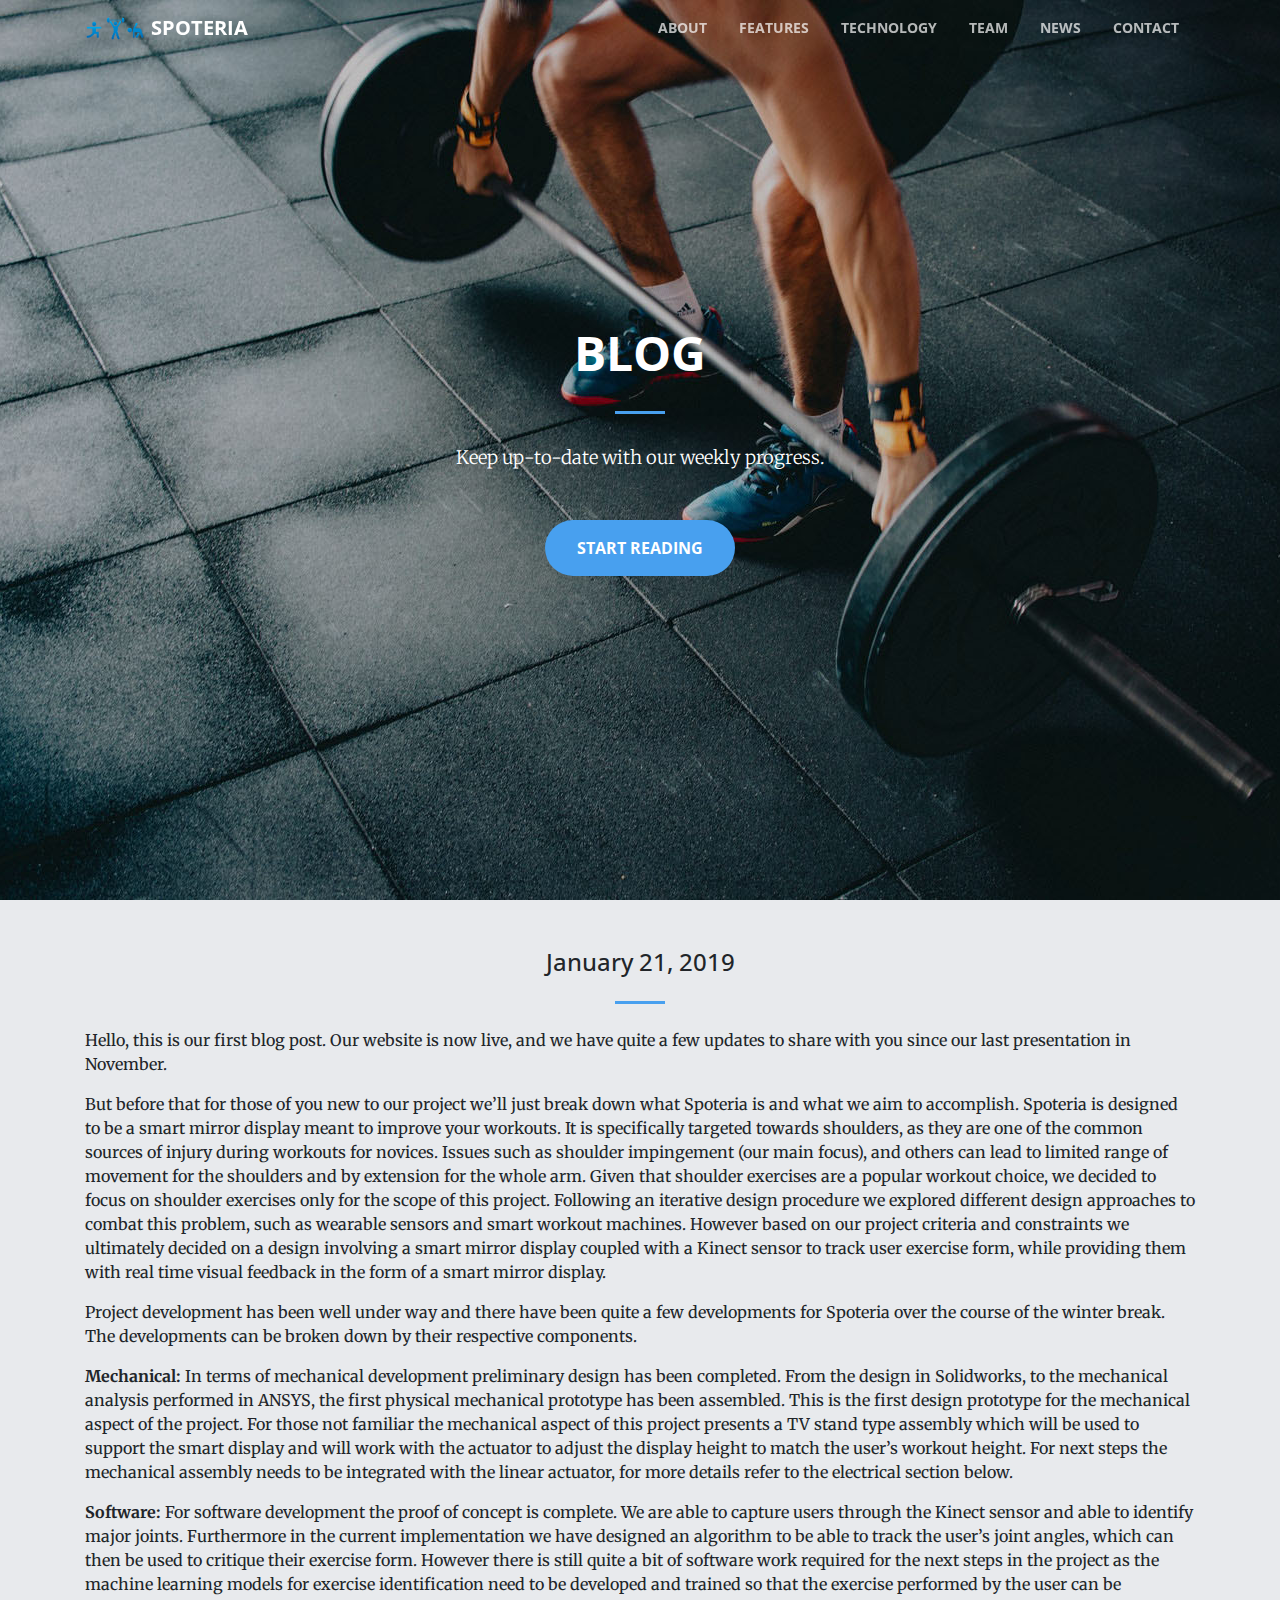
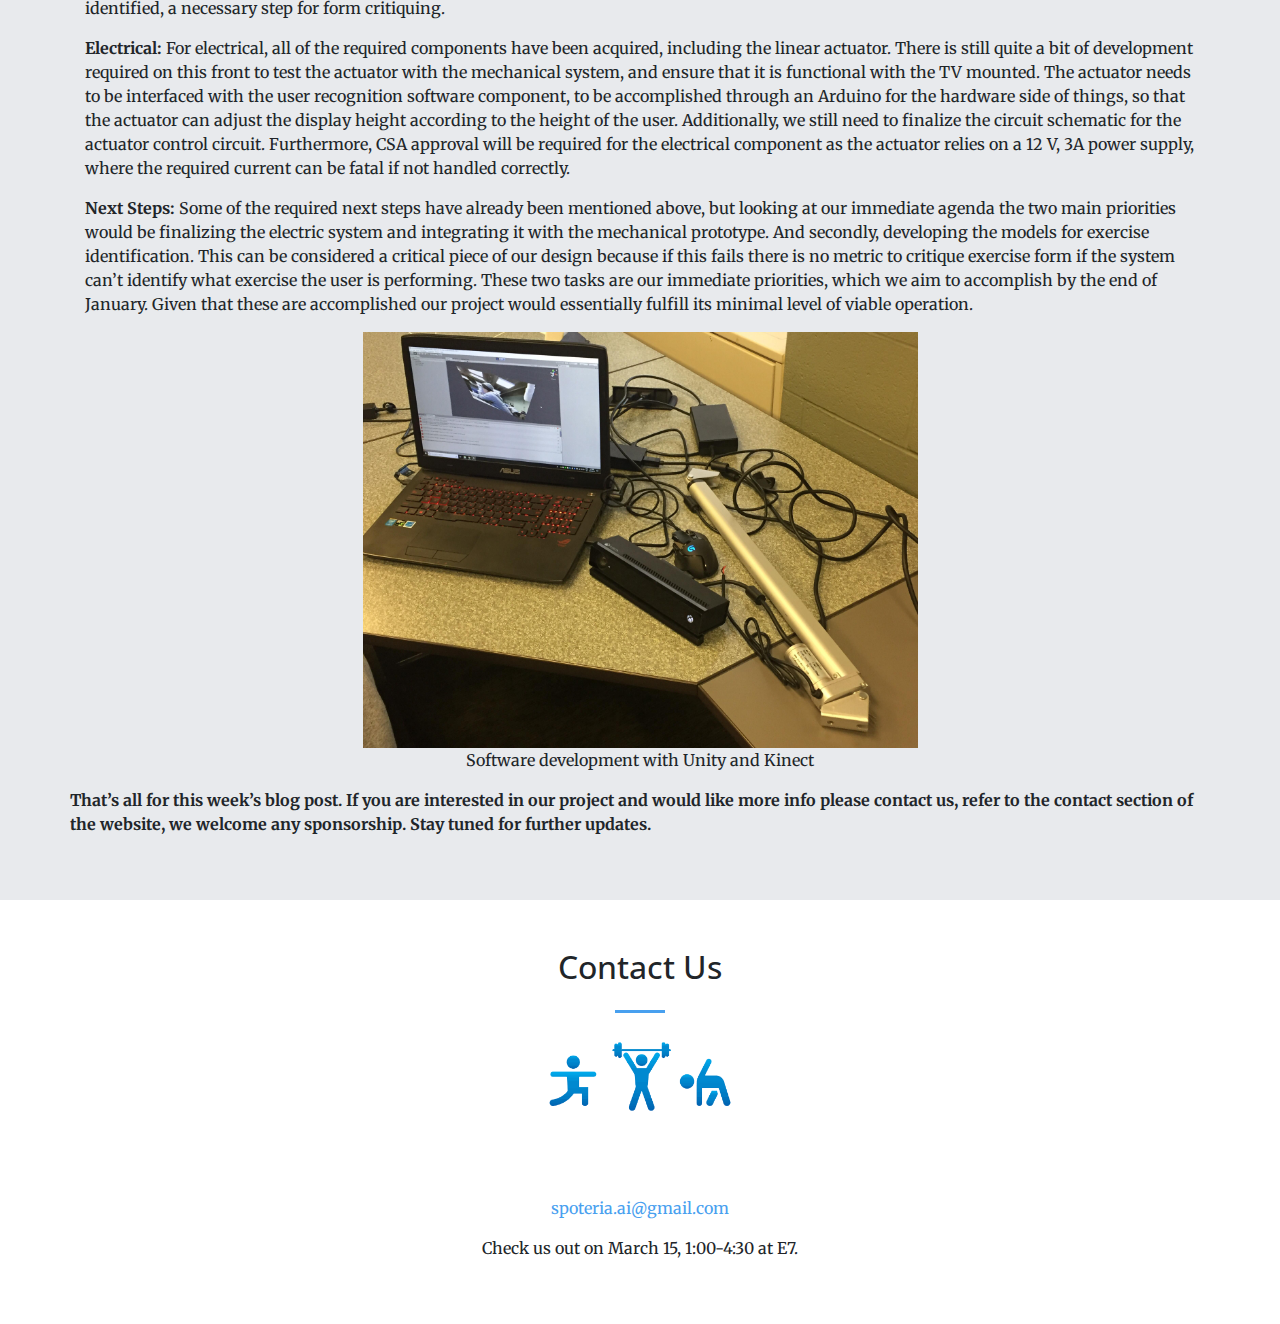
==== blog.html @ f680aef3 "added the blog.html page" ====
<!DOCTYPE html>
<html lang="en">

  <head>

    <meta charset="utf-8">
    <meta name="viewport" content="width=device-width, initial-scale=1, shrink-to-fit=no">
    <meta name="description" content="">
    <meta name="author" content="">

    <title>Spoteria</title>

    <link rel="shortcut icon" type="image/png" href="img/Website Images/favicon.png"/>

    <!-- Bootstrap core CSS -->
    <link href="vendor/bootstrap/css/bootstrap.min.css" rel="stylesheet">

    <!-- Custom fonts for this template -->
    <link href="vendor/fontawesome-free/css/all.min.css" rel="stylesheet" type="text/css">
    <link href='https://fonts.googleapis.com/css?family=Open+Sans:300italic,400italic,600italic,700italic,800italic,400,300,600,700,800' rel='stylesheet' type='text/css'>
    <link href='https://fonts.googleapis.com/css?family=Merriweather:400,300,300italic,400italic,700,700italic,900,900italic' rel='stylesheet' type='text/css'>

    <!-- Plugin CSS -->
    <link href="vendor/magnific-popup/magnific-popup.css" rel="stylesheet">

    <!-- Custom styles for this template -->
    <link href="css/creative.css" rel="stylesheet">
    <link href="css/animate.css" rel="stylesheet">

    <style type="text/css">
      .btn-primary, .btn-primary:hover, .btn-primary:active, .btn-primary:focus {
        box-shadow: none !important;
        border-color: #48a0ef !important;
        background-color: #48a0ef !important;
      }

      #blog h3 {
        font-size: 1.2rem;
      }
      #blog p {
        font-style: italic !important;
      }

      .nav-item a {
        color: #E8EAED; 
      }

      .grayText {
        color: #E8EAED !important; 
      }

      .navbar-shrink .navbar-brand{
        color: #48a0ef !important;
      }

      .navbar-shrink .navbar-img {
        background-image: url("img/Website Images/logo.png") !important;
      }

      .bold {
        font-weight: bold;
      }
      .dark-gray {
        color: #4c4c4c !important;
      }
    </style>

  </head>

  <body id="page-top">

    <!-- Navigation -->
    <nav class="navbar navbar-expand-lg navbar-light fixed-top" id="mainNav">
      <div class="container">
        <span>
          <img class="navbar-img" style="width: 60px; margin-right: 6px" src="img/Website Images/logo.png"/>
        </span>
        <a class="navbar-brand js-scroll-trigger" href="index.html#page-top" style="color: #FFFFFF;">Spoteria</a>
        <button class="navbar-toggler navbar-toggler-right" type="button" data-toggle="collapse" data-target="#navbarResponsive" aria-controls="navbarResponsive" aria-expanded="false" aria-label="Toggle navigation">
          <span class="navbar-toggler-icon"></span>
        </button>
        <div class="collapse navbar-collapse" id="navbarResponsive">
          <ul class="navbar-nav ml-auto">
            <li class="nav-item">
              <a class="nav-link js-scroll-trigger" href="index.html#about">About</a>
            </li>
            <li class="nav-item">
              <a class="nav-link js-scroll-trigger" href="index.html#features">Features</a>
            </li>
            <li class="nav-item">
              <a class="nav-link js-scroll-trigger" href="index.html#technology">Technology</a>
            </li>
            <li class="nav-item">
              <a class="nav-link js-scroll-trigger" href="index.html#team">Team</a>
            </li>
            <li class="nav-item">
              <a class="nav-link js-scroll-trigger" href="index.html#blog">News</a>
            </li>
            <li class="nav-item">
              <a class="nav-link js-scroll-trigger" href="index.html#contact">Contact</a>
            </li>
          </ul>
        </div>
      </div>
    </nav>

    <header class="masthead text-center text-white d-flex">
      <div class="container my-auto">
        <div class="row">
          <div class="col-lg-12 mx-auto">
            <h1 class="text-uppercase" style="font-size: 3rem">
              <strong>Blog</strong>
            </h1>
            <hr style="border-color: #48a0ef">
          </div>
          <div class="col-lg-10 mx-auto">
            <p class="mb-5" color="white">Keep up-to-date with our weekly progress.</p>
            <a class="btn btn-primary btn-xl js-scroll-trigger" href="#week1" style="background-color: #48a0ef">Start Reading</a>
          </div>
        </div>
      </div>
    </header>
	
    <section class="bg-primary" id="week1" style="background-color: #E8EAED !important">
      <div class="container">
        <div class="row">
          <div class="col-lg-12 text-center">
            <h4 class="section-heading">January 21, 2019</h4>
            <hr class="my-4">
          </div>
        </div>
        <div = class="row">
          <div class="col-lg-12 text-align: justify">
			
            <p class="mb-3"> 
				Hello, this is our first blog post. Our website is now live, and we have quite a few updates to share with you since our last presentation in November. 
            </p>
			<p class="mb-3">
				But before that for those of you new to our project we’ll just break down what Spoteria is and what we aim to accomplish. Spoteria is designed to be a smart mirror display meant to improve your workouts. It is specifically targeted towards shoulders, as they are one of the common sources of injury during workouts for novices. Issues such as shoulder impingement (our main focus), and others can lead to limited range of movement for the shoulders and by extension for the whole arm. Given that shoulder exercises are a popular workout choice, we decided to focus on shoulder exercises only for the scope of this project. Following an iterative design procedure we explored different design approaches to combat this problem, such as wearable sensors and smart workout machines. However based on our project criteria and constraints we ultimately decided on a design involving a smart mirror display coupled with a Kinect sensor to track user exercise form, while providing them with real time visual feedback in the form of a smart mirror display.				
			</p>
			<p class="mb-3">
				Project development has been well under way and there have been quite a few developments for Spoteria over the course of the winter break. The developments can be broken down by their respective components.
			</p>
			<p class="mb-3">
				<b>Mechanical:</b> In terms of mechanical development preliminary design has been completed. From the design in Solidworks, to the mechanical analysis performed in ANSYS, the first physical mechanical prototype has been assembled. This is the first design prototype for the mechanical aspect of the project. For those not familiar the mechanical aspect of this project presents a TV stand type assembly which will be used to support the smart display and will work with the actuator to adjust the display height to match the user’s workout height. For next steps the mechanical assembly needs to be integrated with the linear actuator, for more details refer to the electrical section below.
			</p>
			<p class="mb-3">
				<b>Software:</b> For software development the proof of concept is complete. We are able to capture users through the Kinect sensor and able to identify major joints. Furthermore in the current implementation we have designed an algorithm to be able to track the user’s joint angles, which can then be used to critique their exercise form. However there is still quite a bit of software work required for the next steps in the project as the machine learning models for exercise identification need to be developed and trained so that the exercise performed by the user can be identified, a necessary step for form critiquing.
			</p>
			<p class="mb-3">
				<b>Electrical:</b> For electrical, all of the required components have been acquired, including the linear actuator. There is still quite a bit of development required on this front to test the actuator with the mechanical system, and ensure that it is functional with the TV mounted. The actuator needs to be interfaced with the user recognition software component, to be accomplished through an Arduino for the hardware side of things, so that the actuator can adjust the display height according to the height of the user. Additionally, we still need to finalize the circuit schematic for the actuator control circuit. Furthermore, CSA approval will be required for the electrical component as the actuator relies on a 12 V, 3A power supply, where the required current can be fatal if not handled correctly.
			</p>		
			<p class="mb-3">
				<b>Next Steps:</b> Some of the required next steps have already been mentioned above, but looking at our immediate agenda the two main priorities would be finalizing the electric system and integrating it with the mechanical prototype. And secondly, developing the models for exercise identification. This can be considered a critical piece of our design because if this fails there is no metric to critique exercise form if the system can’t identify what exercise the user is performing. These two tasks are our immediate priorities, which we aim to accomplish by the end of January. Given that these are accomplished our project would essentially fulfill its minimal level of viable operation. 
			</p>
			<div style="display: block; height: 50%; text-align: center">
              <img src="img/blog_images/week1.jpg" style="width: 50%"/>
			  <p class="section-heading">Software development with Unity and Kinect</p>
            </div>	
          </div>
		  <div = class="row">
			<div class="col-lg-12 text-align: justify">
			<p class="mb-3">
				<b>That’s all for this week’s blog post. If you are interested in our project and would like more info please contact us, refer to the contact section of the website, we welcome any sponsorship. Stay tuned for further updates.</b>
			</p>
			</div>
		  </div>
        </div>
        
        </div>
      </div>

    </section>

<!--
    <section class="bg-primary" id="features" style="background-color: white !important">
      <div class="container-fluid" style="padding-left: 5rem; padding-right: 5rem; text-align: center;">
        <div class="row">
          <div class="col-lg-12 text-center">
            <h2 class="section-heading">Features</h2>
            <hr class="my-4">
          </div>
        </div>
        <div class="row">
          <div class="col-lg-3">
            <div class="row">
              <div class="col-lg-12">
                <div class="service-box mt-5 mx-auto animated" data-animation="fadeInLeft" style="visibility: hidden;">
                  <img src="img/Website Images/muscles_icon.png" style="height: 6rem; padding-bottom: 1rem; display: block; margin: 0 auto "/>
                  <h5 class="mb-3 bold dark-gray">Real-time Joint & Depth Tracking</h5>
                  <p class="mb-0">Analyzes critical joint angles during your workout.</p>
                </div>
              </div>
            </div>
            <div class="row">
              <div class="col-lg-12">
                <div class="service-box mt-5 mx-auto animated" data-animation="fadeInLeft" style="visibility: hidden;">
                  <img src="img/Website Images/warning_icon.png" style="height: 6rem; padding-bottom: 1rem; display: block; margin: 0 auto"/>
                  <h5 class="mb-3 bold dark-gray" >Incorrect Form Detection</h5>
                  <p class="mb-0">Provides on-screen visual feedback.</p>
                </div>
              </div>
            </div>
            <div class="row">
              <div class="col-lg-12">
                <div class="service-box mt-5 mx-auto animated" data-animation="fadeInLeft" style="visibility: hidden;">
                  <img src="img/Website Images/height_icon.png" style="height: 6rem; padding-bottom: 1rem; display: block; margin: 0 auto "/>
                  <h5 class="mb-3 bold dark-gray">Automatic Height Adjustment</h5>
                  <p class="mb-0">Supports seated and standing exercises.</p>
                </div>
              </div>
            </div>
          </div>
          <div class="col-lg-6">
            <div style="height: 100%;align-items: center;display: flex"><img style="width: 100%" src="img/Website Images/User_Interface.jpg"/></div>
          </div>
          <div class="col-lg-3">
            <div class="row">
              <div class="col-lg-12">
                <div class="service-box mt-5 mx-auto animated" data-animation="fadeInRight" style="visibility: hidden;">
                  <img src="img/Website Images/set_rep_count_icon.png" style="height: 6rem; padding-bottom: 1rem; display: block; margin: 0 auto "/>
                  <h5 class="mb-3 bold dark-gray">Sets & Reps Counter</h5>
                  <p class="mb-0">Keeps track of your exercise progress.</p>
                  <br/>
                </div>
              </div>
            </div>
            <div class="row">
              <div class="col-lg-12">
                <div class="service-box mt-5 mx-auto animated" data-animation="fadeInRight" style="visibility: hidden;">
                  <img src="img/Website Images/timer_icon.png" style="height: 6rem; padding-bottom: 1rem; display: block; margin: 0 auto"/>
                  <h5 class="mb-3 bold dark-gray">Exercise Duration Timer</h5>
                  <p class="mb-0">Logs your workout time.</p>
                </div>
              </div>
            </div>
            <div class="row">
              <div class="col-lg-12">
                <div class="service-box mt-5 mx-auto animated" data-animation="fadeInRight" style="visibility: hidden;">
                  <img src="img/Website Images/rewind_icon.png" style="height: 6rem; padding-bottom: 1rem; display: block; margin: 0 auto "/>
                  <h5 class="mb-3 bold dark-gray">Video Replay</h5>
                  <p class="mb-0">Records your performance.</p>
                </div>
              </div>
            </div>
          </div>
        </div>
      </div>
    </section>

    <section class="bg-primary" id="technology" style="background-color: #E8EAED !important">
      <div class="container">
        <div class="row">
          <div class="col-lg-12 text-center">
            <h2 class="section-heading">Technology</h2>
            <hr class="my-4">
          </div>
        </div>
        <div class="row">
          <div class="col-lg-12 text-center">
            <p class="mb-3">Spoteria uses the following technologies to augment your workout experience:</p>
          </div>
        </div>
        <div class="row">
          <div class="col-lg-6">
            <div style="display: flex; height: 100%;align-items: center">
              <img src="img/Website Images/kinect.png" style="width: 100%" />
            </div>
         </div>
          <div class="col-lg-6">
            <div style="display: flex; height: 100%; align-items: center">
              <img src="img/Website Images/turi.png" style="width: 100%" />
            </div>
          </div>
        </div>
        <div class="row">
          <div class="col-lg-6">
            <div style="display: flex; height: 100%;align-items: center">
              <img src="img/Website Images/Unity_Technologies_logo.svg.png" style="width: 100%" />
            </div>
         </div>
          <div class="col-lg-6">
            <div style="display: flex; height: 100%;align-items: center">
              <img src="img/Website Images/ardunio_logo.png" style="width: 100%" />
            </div>
          </div>
        </div>
      </div>
    </section>

    <section id="team" style="background-color: white !important">
      <div class="container">
        <div class="row">
          <div class="col-lg-12 text-center">
            <h2 class="section-heading">Our Team</h2>
            <hr class="my-4">
          </div>
        </div>
      </div>
      <div class="container">
        <div class="row">
          <div class="col-lg-3 col-md-6 text-center">
            <div class="service-box mt-5 mx-auto">
              <img src="img/Navdeep.jpeg" style="width: 100%; border-radius: 500px; padding-bottom: 5px "/>
              <h3 class="mb-3">Navdeep Sidhu</h3> 
              <p class="text-muted mb-0">Mechanical Design and Electrical Integration</p>
            </div>
          </div>
          <div class="col-lg-3 col-md-6 text-center">
            <div class="service-box mt-5 mx-auto">
              <img src="img/SheshTinderProfile.jpg" style="width: 100%; border-radius: 500px; padding-bottom: 5px "/>
              <h3 class="mb-3">Shesh Nepal</h3>
              <p class="text-muted mb-0">Software Design and Implementation</p>
            </div>
          </div>
          <div class="col-lg-3 col-md-6 text-center">
            <div class="service-box mt-5 mx-auto">
              <img src="img/Hamdan.jpeg" style="width: 100%; border-radius: 500px; padding-bottom: 5px "/>
              <h3 class="mb-3">Hamdan Chaudhry</h3>
              <p class="text-muted mb-0">Mechanical Assembly and Software Testing</p>
            </div>
          </div>
          <div class="col-lg-3 col-md-6 text-center">
            <div class="service-box mt-5 mx-auto">
              <img src="img/Yifan.jpg" style="width: 100%; border-radius: 5000px; padding-bottom: 5px "/>
              <h3 class="mb-3">Yifan Wu</h3>
              <p class="text-muted mb-0">Computer Vision Implementation</p>
            </div>
          </div>
        </div>
      </div>
    </section>

    <section id="blog" style="background-color: #E8EAED !important">
      <div class="container">
        <div class="row">
          <div class="col-lg-8 mx-auto text-center">
            <h2 class="section-heading">News</h2>
            <hr class="my-4">
          </div>
        </div>
        <div class="row">
          <div class="col-lg-12 text-center">
            <p class="mb-4" style="font-style: normal !important">Keep up-to-date with our weekly progress.</p>
          </div>
        </div>
        <div class="row">
          <div class="col-lg-12 mr-auto text-center">
            <a class="btn btn-primary btn-xl js-scroll-trigger" href="#features" style="background-color: #48a0ef">View our blog</a>
          </div>
        </div>
      </div>
    </section>
-->
    <section id="contact">
      <div class="container">
        <div class="row">
          <div class="col-lg-8 mx-auto text-center">
            <h2 class="section-heading">Contact Us</h2>
            <hr class="my-4">
          </div>
        </div>
        <div class="row">
          <div class="col-lg-12 text-center">
              <img class="mb-3" style="width: 12rem" src="img/Website Images/logo.png"/>
          </div>
        </div>
        <div class="row">
          <div class="col-lg-12 mr-auto text-center">
            <i class="fas fa-envelope fa-3x mb-3 sr-contact-2"></i>
            <p>
              <a href="mailto:your-email@your-domain.com">spoteria.ai@gmail.com</a>
            </p>
          </div>
        </div>
        <div class="row">
          <div class="col-lg-12 mr-auto text-center">
            <p>Check us out on March 15, 1:00-4:30 at E7.</p>
          </div>
        </div>
      </div>
    </section>
    
    <!-- Bootstrap core JavaScript -->
    <script src="vendor/jquery/jquery.min.js"></script>
    <script src="vendor/bootstrap/js/bootstrap.bundle.min.js"></script>

    <!-- Plugin JavaScript -->
    <script src="vendor/jquery-easing/jquery.easing.min.js"></script>
    <script src="vendor/scrollreveal/scrollreveal.min.js"></script>
    <script src="vendor/magnific-popup/jquery.magnific-popup.min.js"></script>

    <!-- Custom scripts for this template -->
    <script src="js/creative.min.js"></script>

    <script type="text/javascript">
      $(document).ready(function() {
        // Check if element is scrolled into view
        function isScrolledIntoView(elem) {
          var docViewTop = $(window).scrollTop();
          var docViewBottom = docViewTop + $(window).height();

          var elemTop = $(elem).offset().top;
          var elemBottom = elemTop + $(elem).height();

          return ((elemBottom <= docViewBottom) && (elemTop >= docViewTop));
        }
        // If element is scrolled into view, fade it in
        $(window).scroll(function() {
          $('.animated').each(function() {
            if (isScrolledIntoView(this) === true) {
              $(this).addClass($(this).data('animation'));
              $(this).attr('style', 'visibility: visible !important;');
            }
          });
        });
      });
    </script>


  </body>

</html>
---- css/creative.css ----
/*!
 * Start Bootstrap - Creative v5.0.2 (https://startbootstrap.com/template-overviews/creative)
 * Copyright 2013-2018 Start Bootstrap
 * Licensed under MIT (https://github.com/BlackrockDigital/startbootstrap-creative/blob/master/LICENSE)
 */

body,
html {
  width: 100%;
  height: 100%;
}

body {
  font-family: 'Merriweather', 'Helvetica Neue', Arial, sans-serif;
}

hr {
  max-width: 50px;
  border-width: 3px;
  border-color: #48a0ef;
}

hr.light {
  border-color: #fff;
}

a {
  color: #48a0ef;
  -webkit-transition: all 0.2s;
  transition: all 0.2s;
}

a:hover {
  color: #48a0ef;
}

h1,
h2,
h3,
h4,
h5,
h6 {
  font-family: 'Open Sans', 'Helvetica Neue', Arial, sans-serif;
}

.bg-primary {
  background-color: #F05F40 !important;
}

.bg-dark {
  background-color: #212529 !important;
}

.text-faded {
  color: rgba(255, 255, 255, 0.7);
}

section {
  padding: 3rem 0;
}

.section-heading {
  margin-top: 0;
}

::-moz-selection {
  color: #fff;
  background: #212529;
  text-shadow: none;
}

::selection {
  color: #fff;
  background: #212529;
  text-shadow: none;
}

img::-moz-selection {
  color: #fff;
  background: transparent;
}

img::selection {
  color: #fff;
  background: transparent;
}

img::-moz-selection {
  color: #fff;
  background: transparent;
}

#mainNav {
  border-bottom: 1px solid rgba(33, 37, 41, 0.1);
  background-color: #fff;
  font-family: 'Open Sans', 'Helvetica Neue', Arial, sans-serif;
  -webkit-transition: all 0.2s;
  transition: all 0.2s;
}

#mainNav .navbar-brand {
  font-weight: 700;
  text-transform: uppercase;
  color: #F05F40;
  font-family: 'Open Sans', 'Helvetica Neue', Arial, sans-serif;
}

#mainNav .navbar-brand:focus, #mainNav .navbar-brand:hover {
  color: #f05f40;
}

#mainNav .navbar-nav > li.nav-item > a.nav-link,
#mainNav .navbar-nav > li.nav-item > a.nav-link:focus {
  font-size: .9rem;
  font-weight: 700;
  text-transform: uppercase;
  color: #4c4c4c;
}

#mainNav .navbar-nav > li.nav-item > a.nav-link:hover,
#mainNav .navbar-nav > li.nav-item > a.nav-link:focus:hover {
  color: #48a0ef;
}

#mainNav .navbar-nav > li.nav-item > a.nav-link.active,
#mainNav .navbar-nav > li.nav-item > a.nav-link:focus.active {
  color: #48a0ef !important;
  background-color: transparent;
}

#mainNav .navbar-nav > li.nav-item > a.nav-link.active:hover,
#mainNav .navbar-nav > li.nav-item > a.nav-link:focus.active:hover {
  background-color: transparent;
}

@media (min-width: 992px) {
  #mainNav {
    border-color: transparent;
    background-color: transparent;
  }
  #mainNav .navbar-brand {
    color: rgba(255, 255, 255, 0.7);
  }
  #mainNav .navbar-brand:focus, #mainNav .navbar-brand:hover {
    color: #fff;
  }
  #mainNav .navbar-nav > li.nav-item > a.nav-link {
    padding: 0.5rem 1rem;
  }
  #mainNav .navbar-nav > li.nav-item > a.nav-link,
  #mainNav .navbar-nav > li.nav-item > a.nav-link:focus {
    color: rgba(255, 255, 255, 0.7);
  }
  #mainNav .navbar-nav > li.nav-item > a.nav-link:hover,
  #mainNav .navbar-nav > li.nav-item > a.nav-link:focus:hover {
    color: #fff;
  }
  #mainNav.navbar-shrink {
    border-bottom: 1px solid rgba(33, 37, 41, 0.1);
    background-color: #fff;
  }
  #mainNav.navbar-shrink .navbar-brand {
    color: #F05F40;
  }
  #mainNav.navbar-shrink .navbar-brand:focus, #mainNav.navbar-shrink .navbar-brand:hover {
    color: #f05f40;
  }
  #mainNav.navbar-shrink .navbar-nav > li.nav-item > a.nav-link,
  #mainNav.navbar-shrink .navbar-nav > li.nav-item > a.nav-link:focus {
    color: #4c4c4c;
  }
  #mainNav.navbar-shrink .navbar-nav > li.nav-item > a.nav-link:hover,
  #mainNav.navbar-shrink .navbar-nav > li.nav-item > a.nav-link:focus:hover {
    color: #48a0ef;
  }
}

header.masthead {
  padding-top: 10rem;
  padding-bottom: calc(10rem - 56px);
  background-image: url("../img/header.jpg");
  background-position: center center;
  background-size: cover;
}

header.masthead hr {
  margin-top: 30px;
  margin-bottom: 30px;
}

header.masthead h1 {
  font-size: 2rem;
}

header.masthead p {
  font-weight: 300;
}

@media (min-width: 768px) {
  header.masthead p {
    font-size: 1.15rem;
  }
}

@media (min-width: 992px) {
  header.masthead {
    height: 100vh;
    min-height: 650px;
    padding-top: 0;
    padding-bottom: 0;
  }
  header.masthead h1 {
    font-size: 3rem;
  }
}

@media (min-width: 1200px) {
  header.masthead h1 {
    font-size: 4rem;
  }
}

.service-box {
  max-width: 400px;
}

.portfolio-box {
  position: relative;
  display: block;
  max-width: 650px;
  margin: 0 auto;
}

.portfolio-box .portfolio-box-caption {
  position: absolute;
  bottom: 0;
  display: block;
  width: 100%;
  height: 100%;
  text-align: center;
  opacity: 0;
  color: #fff;
  background: rgba(240, 95, 64, 0.9);
  -webkit-transition: all 0.2s;
  transition: all 0.2s;
}

.portfolio-box .portfolio-box-caption .portfolio-box-caption-content {
  position: absolute;
  top: 50%;
  width: 100%;
  -webkit-transform: translateY(-50%);
  transform: translateY(-50%);
  text-align: center;
}

.portfolio-box .portfolio-box-caption .portfolio-box-caption-content .project-category,
.portfolio-box .portfolio-box-caption .portfolio-box-caption-content .project-name {
  padding: 0 15px;
  font-family: 'Open Sans', 'Helvetica Neue', Arial, sans-serif;
}

.portfolio-box .portfolio-box-caption .portfolio-box-caption-content .project-category {
  font-size: 14px;
  font-weight: 600;
  text-transform: uppercase;
}

.portfolio-box .portfolio-box-caption .portfolio-box-caption-content .project-name {
  font-size: 18px;
}

.portfolio-box:hover .portfolio-box-caption {
  opacity: 1;
}

.portfolio-box:focus {
  outline: none;
}

@media (min-width: 768px) {
  .portfolio-box .portfolio-box-caption .portfolio-box-caption-content .project-category {
    font-size: 16px;
  }
  .portfolio-box .portfolio-box-caption .portfolio-box-caption-content .project-name {
    font-size: 22px;
  }
}

.text-primary {
  color: #F05F40 !important;
}

.btn {
  font-weight: 700;
  text-transform: uppercase;
  border: none;
  border-radius: 300px;
  font-family: 'Open Sans', 'Helvetica Neue', Arial, sans-serif;
}

.btn-xl {
  padding: 1rem 2rem;
}

.btn-primary {
  background-color: #F05F40;
  border-color: #F05F40;
}

.btn-primary:hover, .btn-primary:focus, .btn-primary:active {
  color: #fff;
  background-color: #ee4b28 !important;
}

.btn-primary:active, .btn-primary:focus {
  -webkit-box-shadow: 0 0 0 0.2rem rgba(240, 95, 64, 0.5) !important;
  box-shadow: 0 0 0 0.2rem rgba(240, 95, 64, 0.5) !important;
}
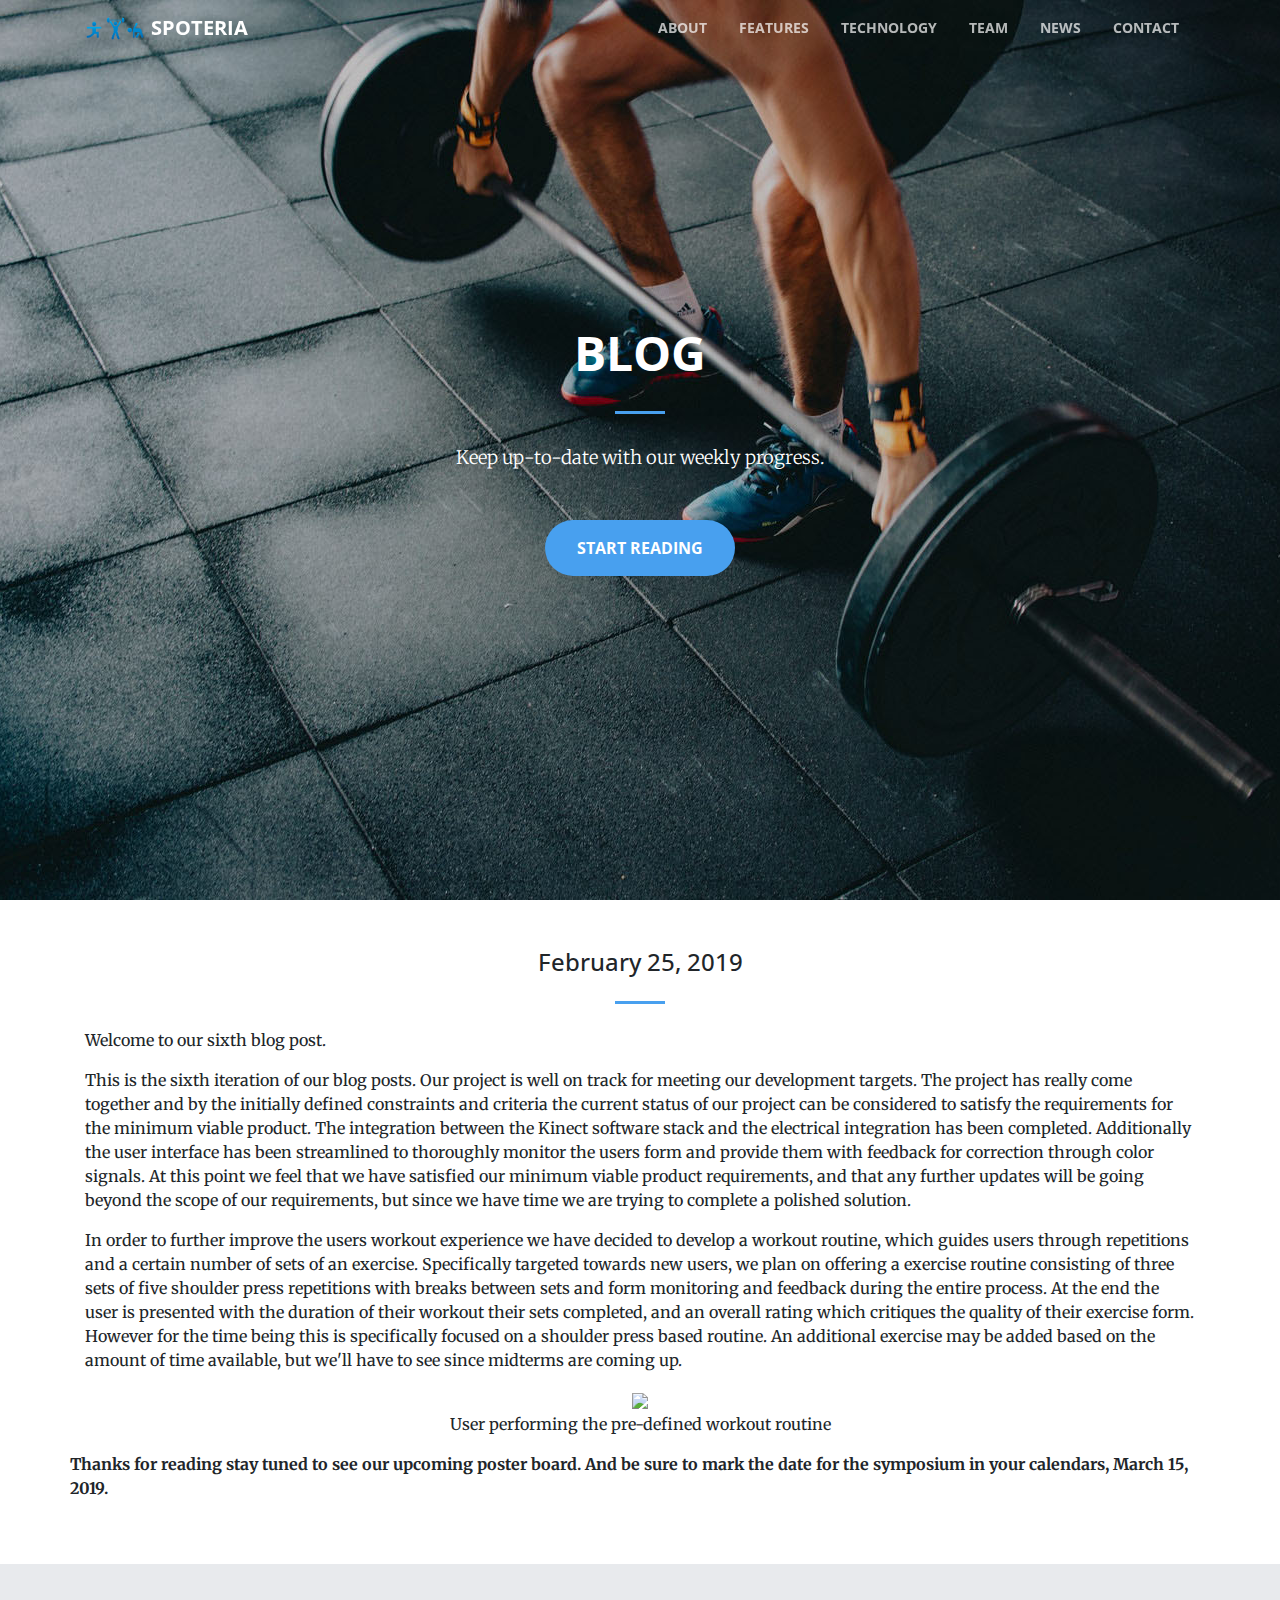
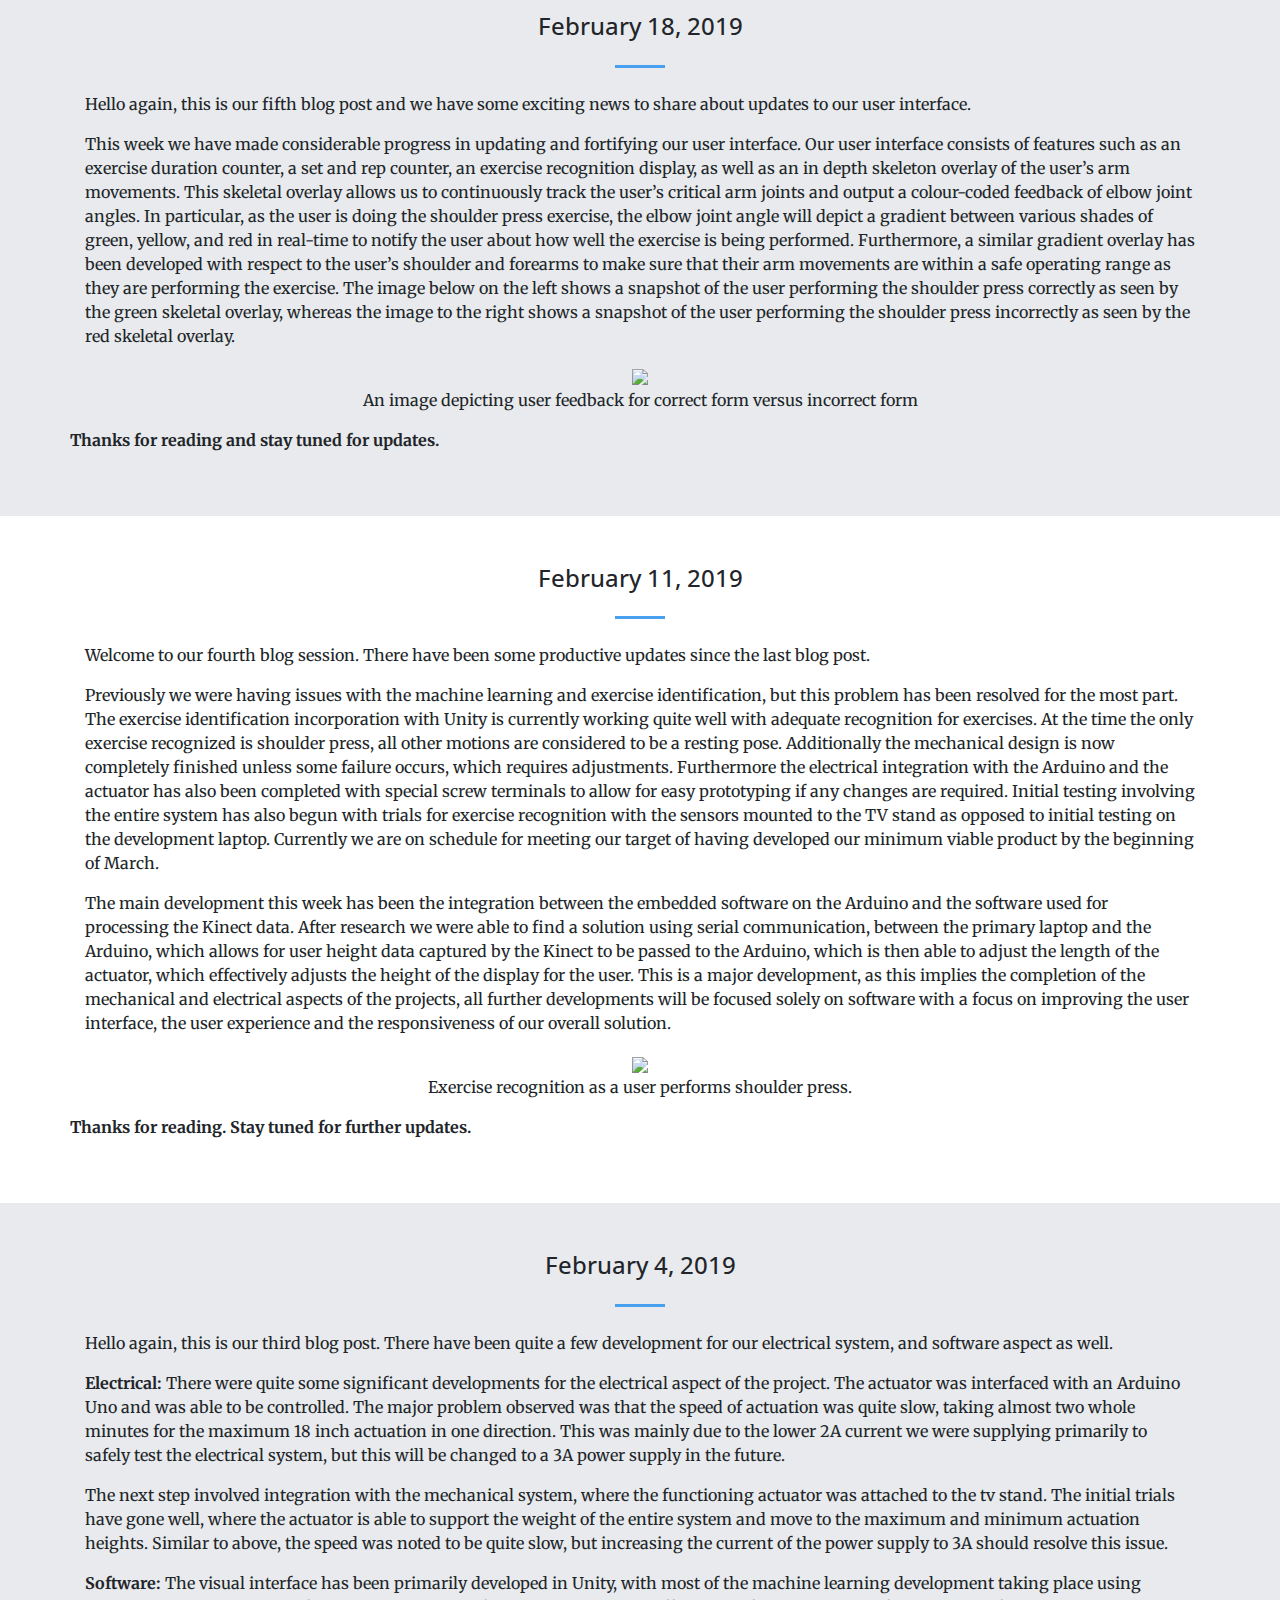
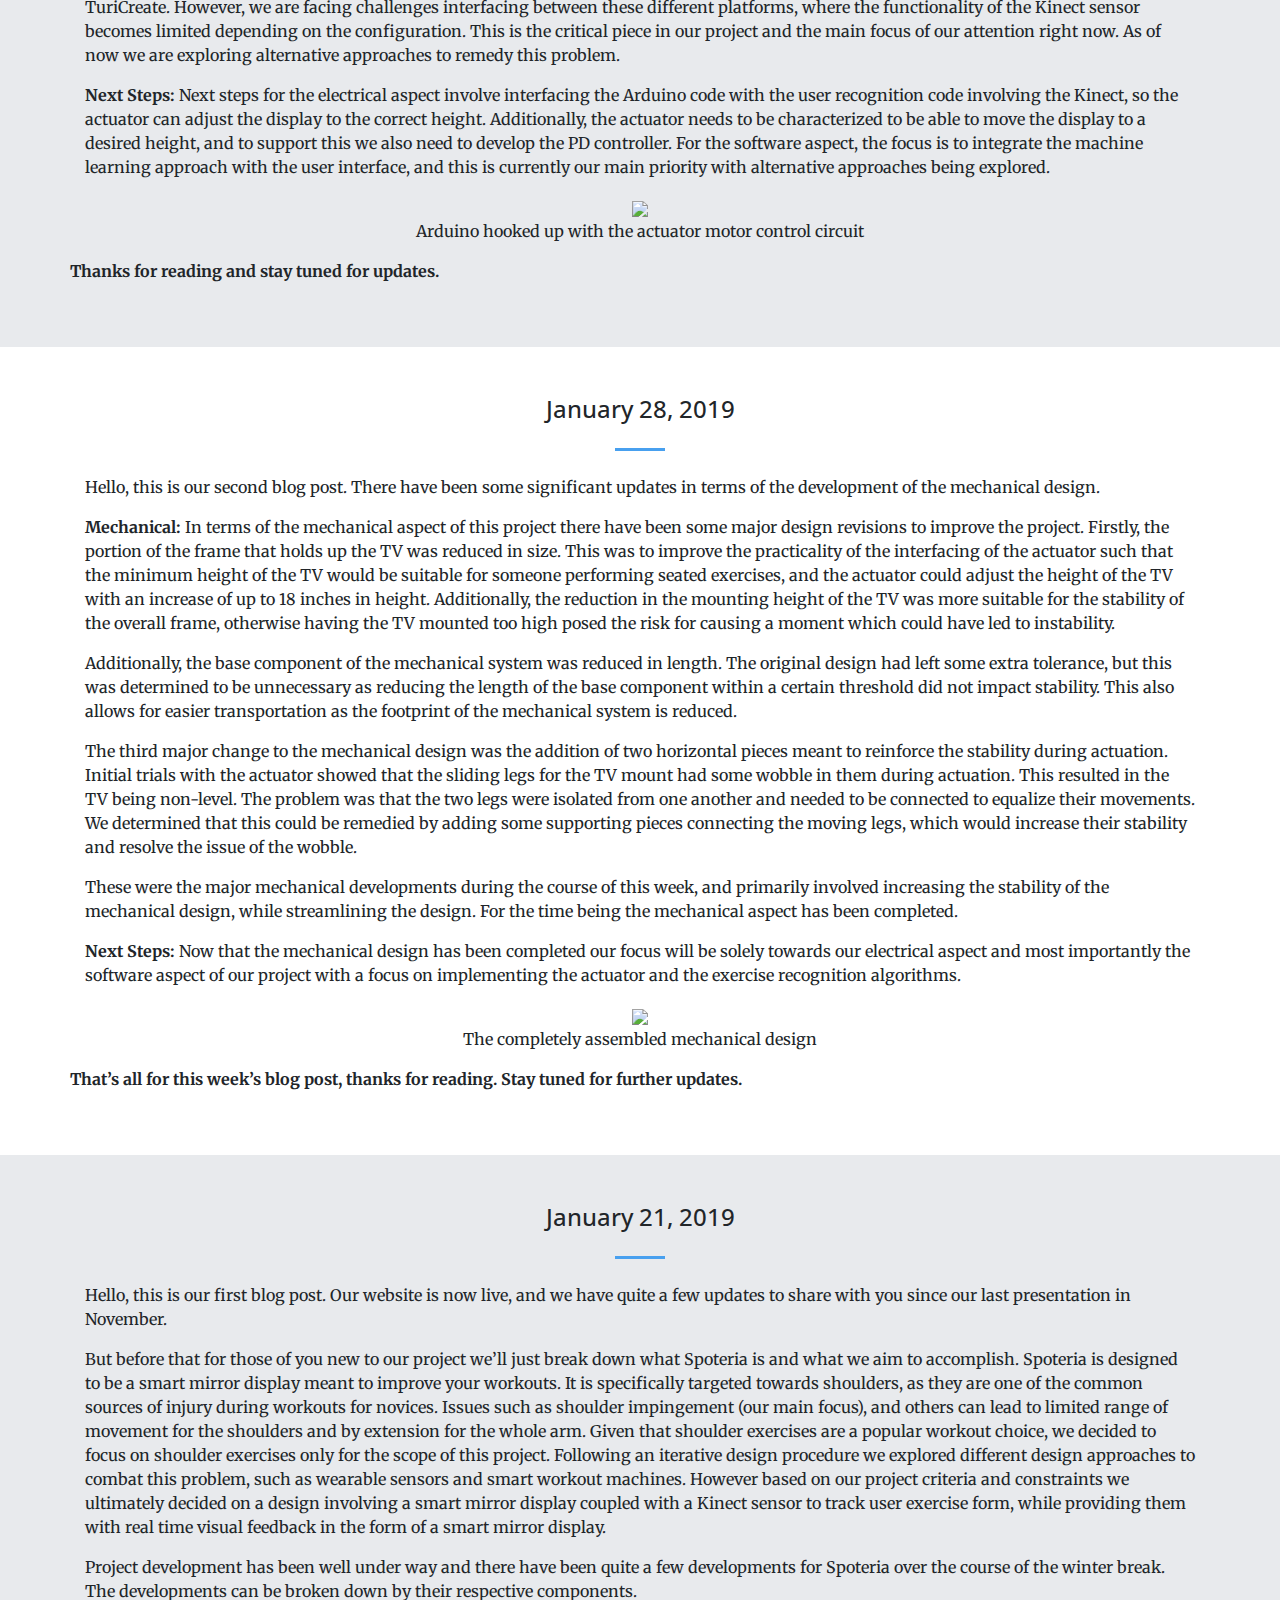
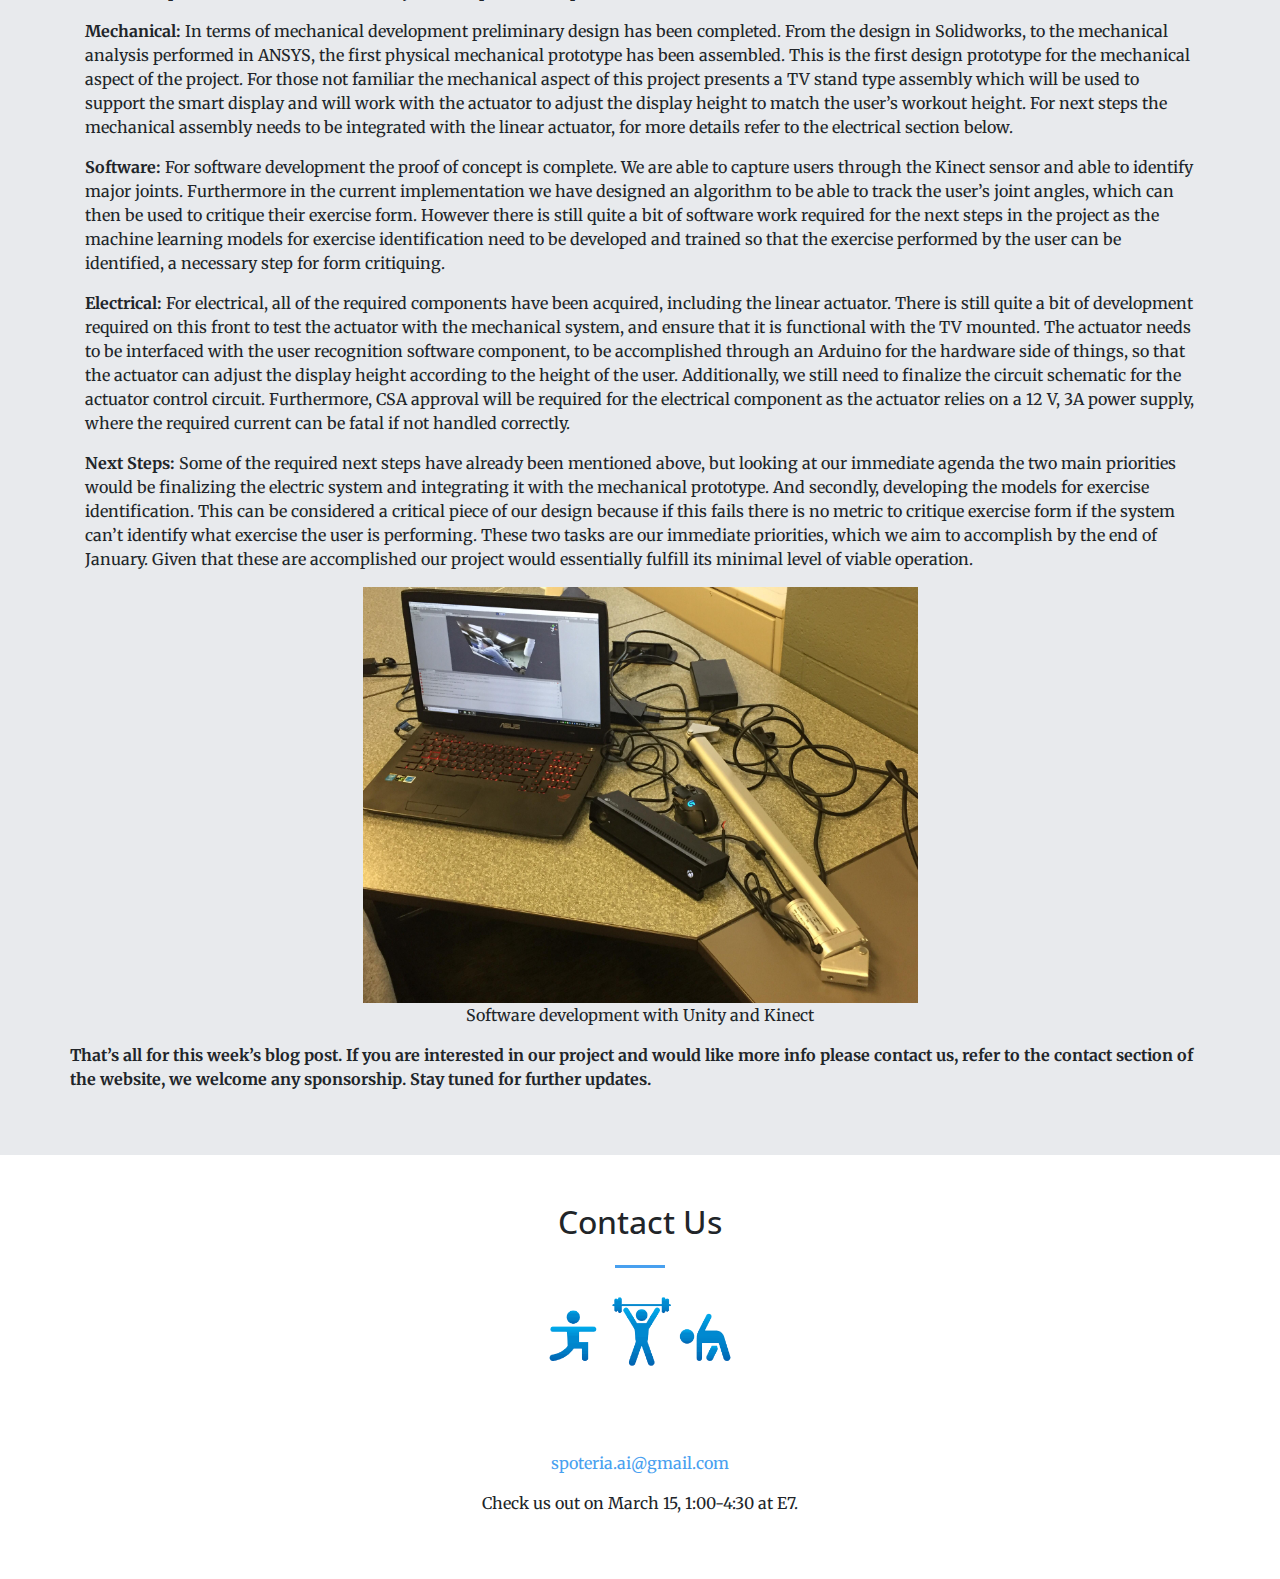
==== commit 7a9bcc6c: "added 4th, 5th, and 6th blog posts, someone needs to add the pictures" ====
--- a/blog.html
+++ b/blog.html
@@ -120,6 +120,219 @@
         </div>
       </div>
     </header>
+
+    <section class="bg-primary" id="week6" style="background-color: white !important">
+      <div class="container">
+        <div class="row">
+          <div class="col-lg-12 text-center">
+            <h4 class="section-heading">February 25, 2019</h4>
+            <hr class="my-4">
+          </div>
+        </div>
+        <div = class="row">
+          <div class="col-lg-12 text-align: justify">
+      
+            <p class="mb-3"> 
+      Welcome to our sixth blog post.</p>
+      <p class="mb-3">
+        This is the sixth iteration of our blog posts. Our project is well on track for meeting our development targets. The project has really come together and by the initially defined constraints and criteria the current status of our project can be considered to satisfy the requirements for the minimum viable product. The integration between the Kinect software stack and the electrical integration has been completed. Additionally the user interface has been streamlined to thoroughly monitor the users form and provide them with feedback for correction through color signals. At this point we feel that we have satisfied our minimum viable product requirements, and that any further updates will be going beyond the scope of our requirements, but since we have time we are trying to complete a polished solution.
+      </p>
+      <p class="mb-3">
+        In order to further improve the users workout experience we have decided to develop a workout routine, which guides users through repetitions and a certain number of sets of an exercise. Specifically targeted towards new users, we plan on offering a exercise routine consisting of three sets of five shoulder press repetitions with breaks between sets and form monitoring and feedback during the entire process. At the end the user is presented with the duration of their workout their sets completed, and an overall rating which critiques the quality of their exercise form. However for the time being this is specifically focused on a shoulder press based routine. An additional exercise may be added based on the amount of time available, but we'll have to see since midterms are coming up.
+      </p>
+      
+      <div style="display: block; height: 50%; text-align: center">
+              <img src="img/blog_images/week6.jpg" style="width: 50%"/>
+        <p class="section-heading">User performing the pre-defined workout routine</p>
+            </div>  
+          </div>
+      <div = class="row">
+      <div class="col-lg-12 text-align: justify">
+      <p class="mb-3">
+        <b>Thanks for reading stay tuned to see our upcoming poster board. And be sure to mark the date for the symposium in your calendars, March 15, 2019.</b>
+      </p>
+      </div>
+      </div>
+        </div>
+        
+        </div>
+      </div>
+    </section>
+
+
+    <section class="bg-primary" id="week5" style="background-color: #E8EAED !important">
+      <div class="container">
+        <div class="row">
+          <div class="col-lg-12 text-center">
+            <h4 class="section-heading">February 18, 2019</h4>
+            <hr class="my-4">
+          </div>
+        </div>
+        <div = class="row">
+          <div class="col-lg-12 text-align: justify">
+      
+            <p class="mb-3"> 
+        Hello again, this is our fifth blog post and we have some exciting news to share about updates to our user interface. 
+            </p>
+      <p class="mb-3">
+        This week we have made considerable progress in updating and fortifying our user interface. Our user interface consists of features such as an exercise duration counter, a set and rep counter, an exercise recognition display, as well as an in depth skeleton overlay of the user’s arm movements. This skeletal overlay allows us to continuously track the user’s critical arm joints and output a colour-coded feedback of elbow joint angles. In particular, as the user is doing the shoulder press exercise, the elbow joint angle will depict a gradient between various shades of green, yellow, and red in real-time to notify the user about how well the exercise is being performed. Furthermore, a similar gradient overlay has been developed with respect to the user’s shoulder and forearms to make sure that their arm movements are within a safe operating range as they are performing the exercise. The image below on the left shows a snapshot of the user performing the shoulder press correctly as seen by the green skeletal overlay, whereas the image to the right shows a snapshot of the user performing the shoulder press incorrectly as seen by the red skeletal overlay.
+      </p>
+      
+      <div style="display: block; height: 50%; text-align: center">
+              <img src="img/blog_images/week5.jpg" style="width: 50%"/>
+        <p class="section-heading">An image depicting user feedback for correct form versus incorrect form</p>
+            </div>  
+          </div>
+      <div = class="row">
+      <div class="col-lg-12 text-align: justify">
+      <p class="mb-3">
+        <b>Thanks for reading and stay tuned for updates.</b>
+      </p>
+      </div>
+      </div>
+        </div>
+        
+        </div>
+      </div>
+
+    </section>
+
+
+    <section class="bg-primary" id="week4" style="background-color: white !important">
+      <div class="container">
+        <div class="row">
+          <div class="col-lg-12 text-center">
+            <h4 class="section-heading">February 11, 2019</h4>
+            <hr class="my-4">
+          </div>
+        </div>
+        <div = class="row">
+          <div class="col-lg-12 text-align: justify">
+      
+            <p class="mb-3"> 
+      Welcome to our fourth blog session. There have been some productive updates since the last blog post.             </p>
+      <p class="mb-3">
+        Previously we were having issues with the machine learning and exercise identification, but this problem has been resolved for the most part. The exercise identification incorporation with Unity is currently working quite well with adequate recognition for exercises. At the time the only exercise recognized is shoulder press, all other motions are considered to be a resting pose. Additionally the mechanical design is now completely finished unless some failure occurs, which requires adjustments. Furthermore the electrical integration with the Arduino and the actuator has also been completed with special screw terminals to allow for easy prototyping if any changes are required. Initial testing involving the entire system has also begun with trials for exercise recognition with the sensors mounted to the TV stand as opposed to initial testing on the development laptop. Currently we are on schedule for meeting our target of having developed our minimum viable product by the beginning of March.
+      </p>
+      <p class="mb-3">
+        The main development this week has been the integration between the embedded software on the Arduino and the software used for processing the Kinect data. After research we were able to find a solution using serial communication, between the primary laptop and the Arduino, which allows for user height data captured by the Kinect to be passed to the Arduino, which is then able to adjust the length of the actuator, which effectively adjusts the height of the display for the user. This is a major development, as this implies the completion of the mechanical and electrical aspects of the projects, all further developments will be focused solely on software with a focus on improving the user interface, the user experience and the responsiveness of our overall solution.
+      </p>
+      
+      <div style="display: block; height: 50%; text-align: center">
+              <img src="img/blog_images/week4.jpg" style="width: 50%"/>
+        <p class="section-heading">Exercise recognition as a user performs shoulder press.</p>
+            </div>  
+          </div>
+      <div = class="row">
+      <div class="col-lg-12 text-align: justify">
+      <p class="mb-3">
+        <b>Thanks for reading. Stay tuned for further updates.</b>
+      </p>
+      </div>
+      </div>
+        </div>
+        
+        </div>
+      </div>
+    </section>
+
+
+    <section class="bg-primary" id="week3" style="background-color: #E8EAED !important">
+      <div class="container">
+        <div class="row">
+          <div class="col-lg-12 text-center">
+            <h4 class="section-heading">February 4, 2019</h4>
+            <hr class="my-4">
+          </div>
+        </div>
+        <div = class="row">
+          <div class="col-lg-12 text-align: justify">
+      
+            <p class="mb-3"> 
+        Hello again, this is our third blog post. There have been quite a few development for our electrical system, and software aspect as well. 
+            </p>
+      <p class="mb-3">
+        <b>Electrical:</b> There were quite some significant developments for the electrical aspect of the project. The actuator was interfaced with an Arduino Uno and was able to be controlled. The major problem observed was that the speed of actuation was quite slow, taking almost two whole minutes for the maximum 18 inch actuation in one direction. This was mainly due to the lower 2A current we were supplying primarily to safely test the electrical system, but this will be changed to a 3A power supply in the future.
+      </p>
+      <p class="mb-3">
+        The next step involved integration with the mechanical system, where the functioning actuator was attached to the tv stand. The initial trials have gone well, where the actuator is able to support the weight of the entire system and move to the maximum and minimum actuation heights. Similar to above, the speed was noted to be quite slow, but increasing the current of the power supply to 3A should resolve this issue.      
+      </p>
+     
+      <p class="mb-3">
+        <b>Software:</b> The visual interface has been primarily developed in Unity, with most of the machine learning development taking place using TuriCreate. However, we are facing challenges interfacing between these different platforms, where the functionality of the Kinect sensor becomes limited depending on the configuration. This is the critical piece in our project and the main focus of our attention right now. As of now we are exploring alternative approaches to remedy this problem.
+      </p>
+      
+      <p class="mb-3">
+        <b>Next Steps:</b> Next steps for the electrical aspect involve interfacing the Arduino code with the user recognition code involving the Kinect, so the actuator can adjust the display to the correct height. Additionally, the actuator needs to be characterized to be able to move the display to a desired height, and to support this we also need to develop the PD controller.
+        For the software aspect, the focus is to integrate the machine learning approach with the user interface, and this is currently our main priority with alternative approaches being explored. 
+      </p>
+      <div style="display: block; height: 50%; text-align: center">
+              <img src="img/blog_images/week3.jpg" style="width: 50%"/>
+        <p class="section-heading">Arduino hooked up with the actuator motor control circuit</p>
+            </div>  
+          </div>
+      <div = class="row">
+      <div class="col-lg-12 text-align: justify">
+      <p class="mb-3">
+        <b>Thanks for reading and stay tuned for updates.</b>
+      </p>
+      </div>
+      </div>
+        </div>
+        
+        </div>
+      </div>
+
+    </section>
+
+
+    <section class="bg-primary" id="week2" style="background-color: white !important">
+      <div class="container">
+        <div class="row">
+          <div class="col-lg-12 text-center">
+            <h4 class="section-heading">January 28, 2019</h4>
+            <hr class="my-4">
+          </div>
+        </div>
+        <div = class="row">
+          <div class="col-lg-12 text-align: justify">
+      
+            <p class="mb-3"> 
+        Hello, this is our second blog post. There have been some significant updates in terms of the development of the mechanical design.  
+            </p>
+      <p class="mb-3">
+        <b>Mechanical:</b> In terms of the mechanical aspect of this project there have been some major design revisions to improve the project. Firstly, the portion of the frame that holds up the TV was reduced in size. This was to improve the practicality of the interfacing of the actuator such that the minimum height of the TV would be suitable for someone performing seated exercises, and the actuator could adjust the height of the TV with an increase of up to 18 inches in height. Additionally, the reduction in the mounting height of the TV was more suitable for the stability of the overall frame, otherwise having the TV mounted too high posed the risk for causing a moment which could have led to instability. 
+      </p>
+      <p class="mb-3">
+        Additionally, the base component of the mechanical system was reduced in length. The original design had left some extra tolerance, but this was determined to be unnecessary as reducing the length of the base component within a certain threshold did not impact stability. This also allows for easier transportation as the footprint of the mechanical system is reduced.
+      </p>
+      <p class="mb-3">
+        The third major change to the mechanical design was the addition of two horizontal pieces meant to reinforce the stability during actuation. Initial trials with the actuator showed that the sliding legs for the TV mount had some wobble in them during actuation. This resulted in the TV being non-level. The problem was that the two legs were isolated from one another and needed to be connected to equalize their movements. We determined that this could be remedied by adding some supporting pieces connecting the moving legs, which would increase their stability and resolve the issue of the wobble.
+      </p>
+      <p class="mb-3">
+        These were the major mechanical developments during the course of this week, and primarily involved increasing the stability of the mechanical design, while streamlining the design. For the time being the mechanical aspect has been completed.
+
+      </p>
+      <p class="mb-3">
+        <b>Next Steps:</b> Now that the mechanical design has been completed our focus will be solely towards our electrical aspect and most importantly the software aspect of our project with a focus on implementing the actuator and the exercise recognition algorithms.
+      </p>
+      <div style="display: block; height: 50%; text-align: center">
+              <img src="img/blog_images/week2.jpg" style="width: 50%"/>
+        <p class="section-heading">The completely assembled mechanical design</p>
+            </div>  
+          </div>
+      <div = class="row">
+      <div class="col-lg-12 text-align: justify">
+      <p class="mb-3">
+        <b>That’s all for this week’s blog post, thanks for reading. Stay tuned for further updates.</b>
+      </p>
+      </div>
+      </div>
+        </div>
+        
+        </div>
+      </div>
+    </section>
 	
     <section class="bg-primary" id="week1" style="background-color: #E8EAED !important">
       <div class="container">
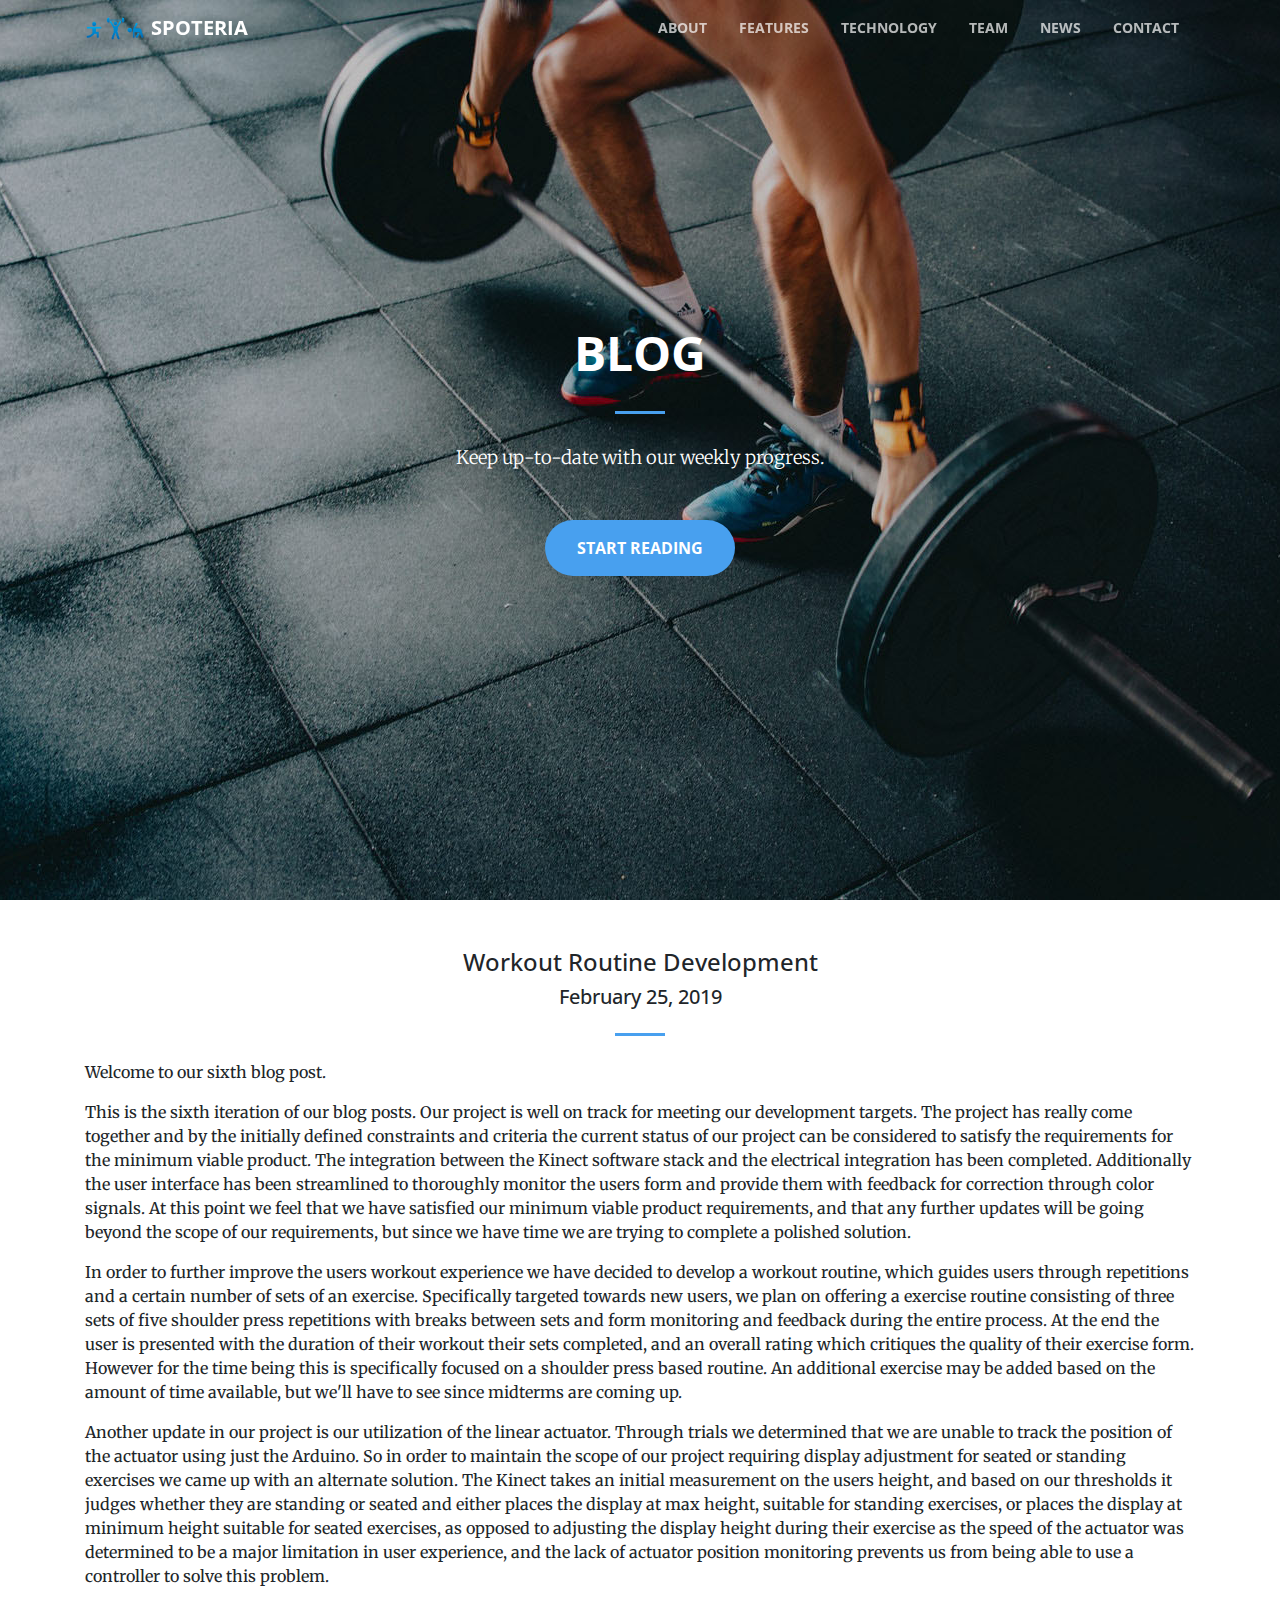
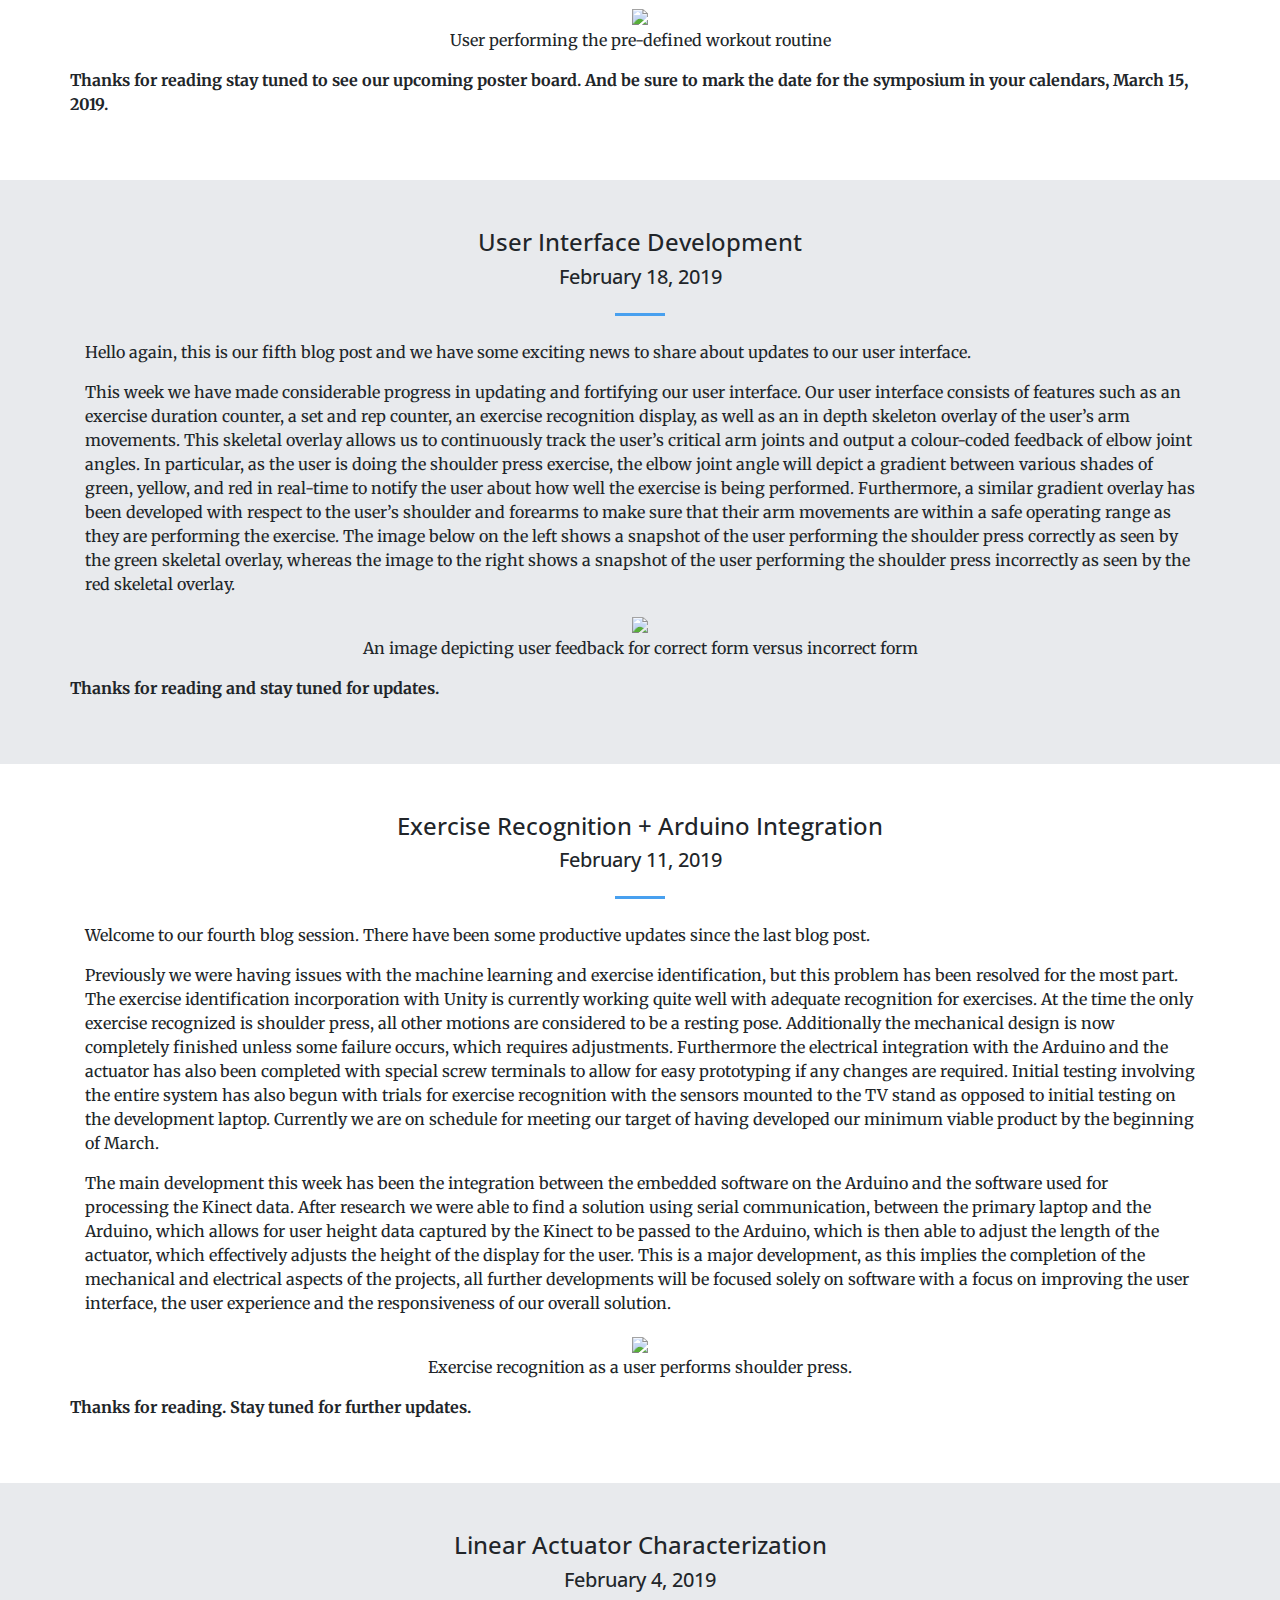
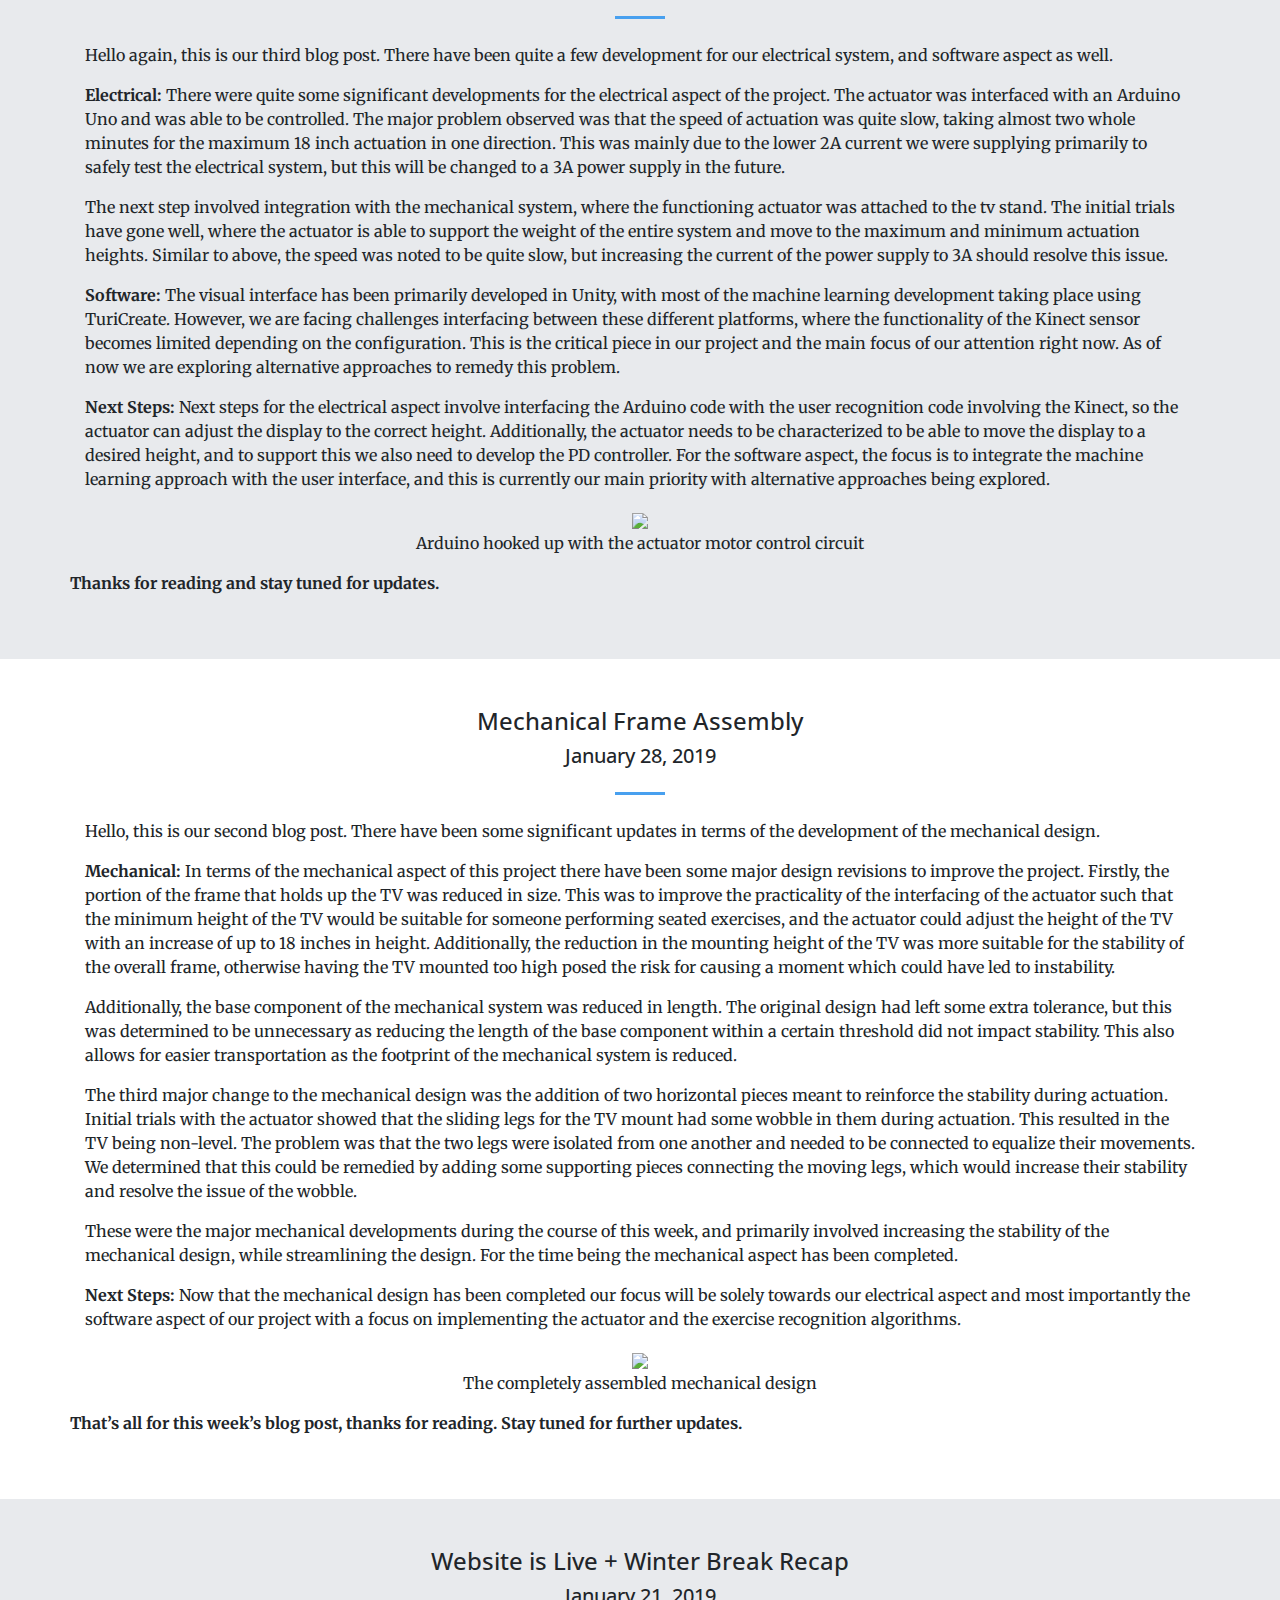
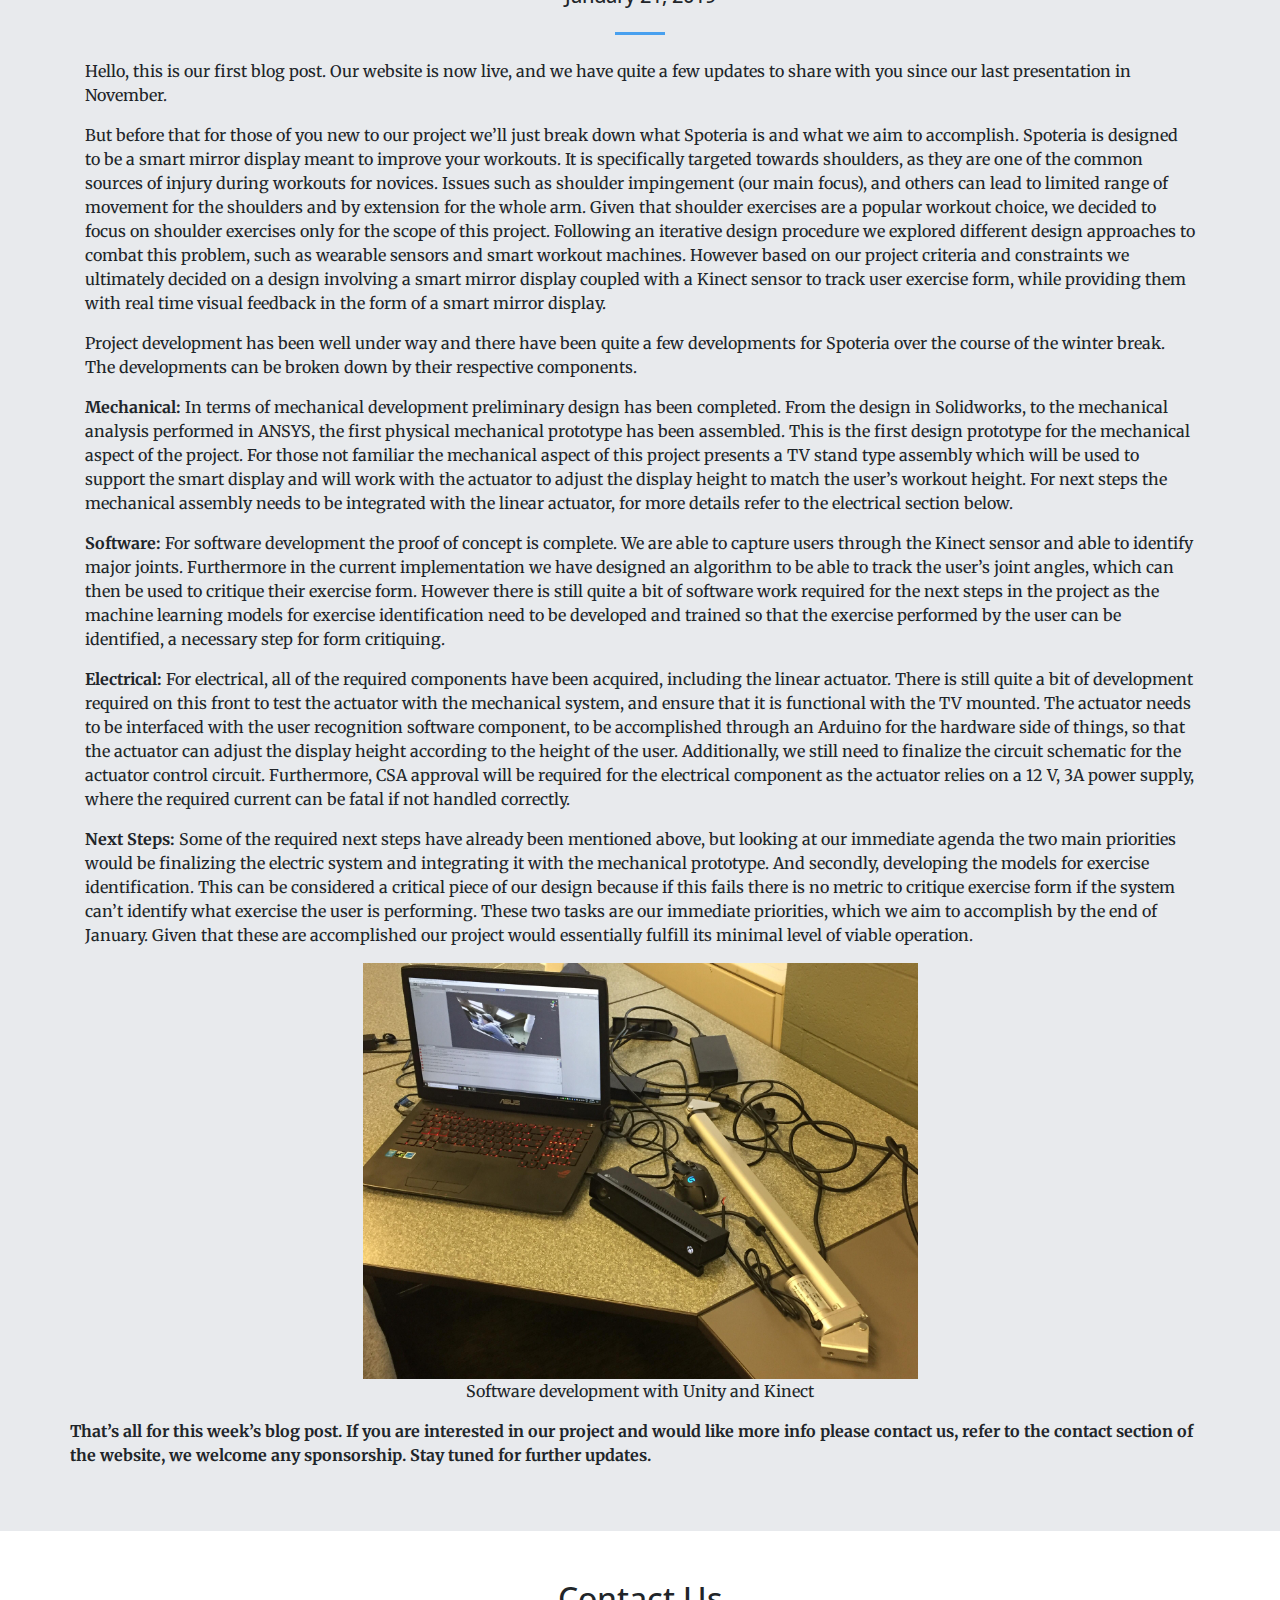
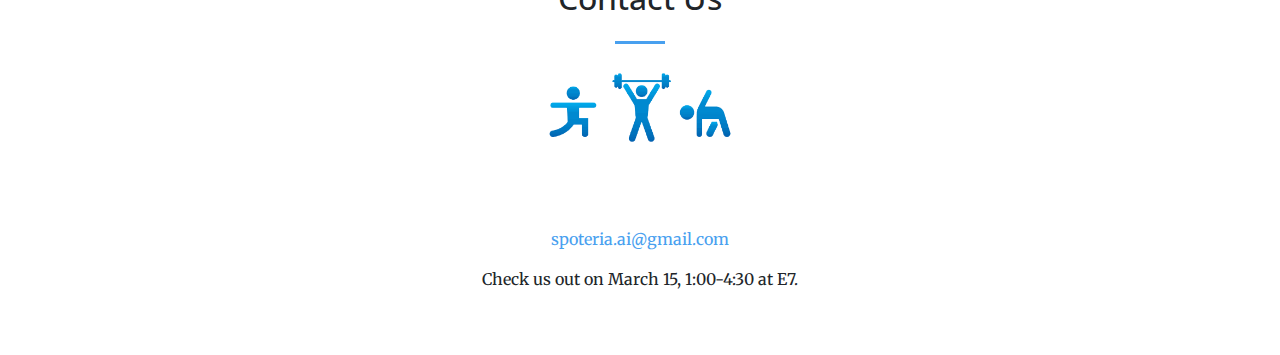
==== commit bbcfd95c: "added explanation for actuator standing and seated poisition in blog 6" ====
--- a/blog.html
+++ b/blog.html
@@ -125,7 +125,8 @@
       <div class="container">
         <div class="row">
           <div class="col-lg-12 text-center">
-            <h4 class="section-heading">February 25, 2019</h4>
+            <h4 class="section-heading">Workout Routine Development</h4>
+            <h5 class="section-heading">February 25, 2019</h5>
             <hr class="my-4">
           </div>
         </div>
@@ -139,6 +140,9 @@
       </p>
       <p class="mb-3">
         In order to further improve the users workout experience we have decided to develop a workout routine, which guides users through repetitions and a certain number of sets of an exercise. Specifically targeted towards new users, we plan on offering a exercise routine consisting of three sets of five shoulder press repetitions with breaks between sets and form monitoring and feedback during the entire process. At the end the user is presented with the duration of their workout their sets completed, and an overall rating which critiques the quality of their exercise form. However for the time being this is specifically focused on a shoulder press based routine. An additional exercise may be added based on the amount of time available, but we'll have to see since midterms are coming up.
+      </p>
+      <p class="mb-3">
+        Another update in our project is our utilization of the linear actuator. Through trials we determined that we are unable to track the position of the actuator using just the Arduino. So in order to maintain the scope of our project requiring display adjustment for seated or standing exercises we came up with an alternate solution. The Kinect takes an initial measurement on the users height, and based on our thresholds it judges whether they are standing or seated and either places the display at max height, suitable for standing exercises, or places the display at minimum height suitable for seated exercises, as opposed to adjusting the display height during their exercise as the speed of the actuator was determined to be a major limitation in user experience, and the lack of actuator position monitoring prevents us from being able to use a controller to solve this problem.
       </p>
       
       <div style="display: block; height: 50%; text-align: center">
@@ -164,7 +168,8 @@
       <div class="container">
         <div class="row">
           <div class="col-lg-12 text-center">
-            <h4 class="section-heading">February 18, 2019</h4>
+            <h4 class="section-heading">User Interface Development</h4>
+            <h5 class="section-heading">February 18, 2019</h5>
             <hr class="my-4">
           </div>
         </div>
@@ -202,7 +207,8 @@
       <div class="container">
         <div class="row">
           <div class="col-lg-12 text-center">
-            <h4 class="section-heading">February 11, 2019</h4>
+            <h4 class="section-heading">Exercise Recognition + Arduino Integration</h4>
+            <h5 class="section-heading">February 11, 2019</h5>
             <hr class="my-4">
           </div>
         </div>
@@ -241,7 +247,8 @@
       <div class="container">
         <div class="row">
           <div class="col-lg-12 text-center">
-            <h4 class="section-heading">February 4, 2019</h4>
+            <h4 class="section-heading">Linear Actuator Characterization</h4>
+            <h5 class="section-heading">February 4, 2019</h5>
             <hr class="my-4">
           </div>
         </div>
@@ -290,7 +297,8 @@
       <div class="container">
         <div class="row">
           <div class="col-lg-12 text-center">
-            <h4 class="section-heading">January 28, 2019</h4>
+            <h4 class="section-heading">Mechanical Frame Assembly</h4>
+            <h5 class="section-heading">January 28, 2019</h5>
             <hr class="my-4">
           </div>
         </div>
@@ -338,7 +346,8 @@
       <div class="container">
         <div class="row">
           <div class="col-lg-12 text-center">
-            <h4 class="section-heading">January 21, 2019</h4>
+            <h4 class="section-heading">Website is Live + Winter Break Recap</h4>
+            <h5 class="section-heading">January 21, 2019</h5>
             <hr class="my-4">
           </div>
         </div>
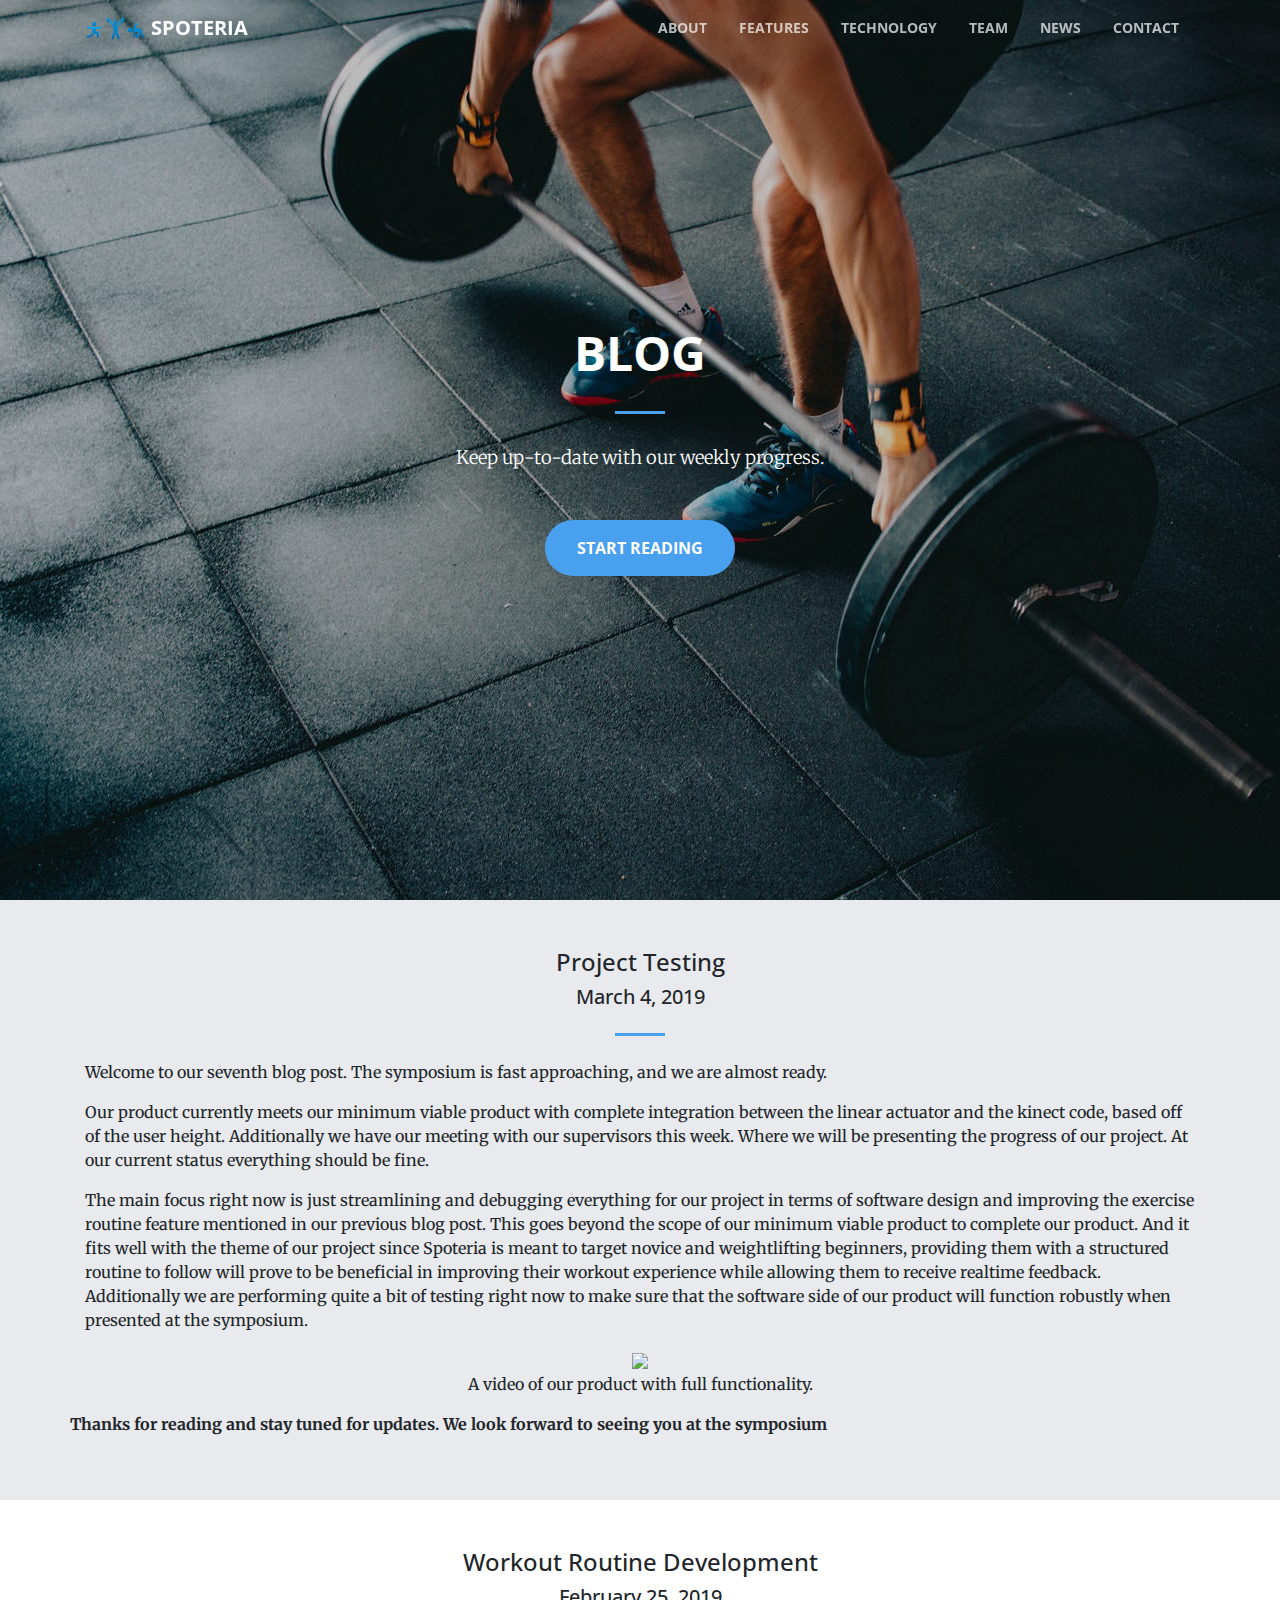
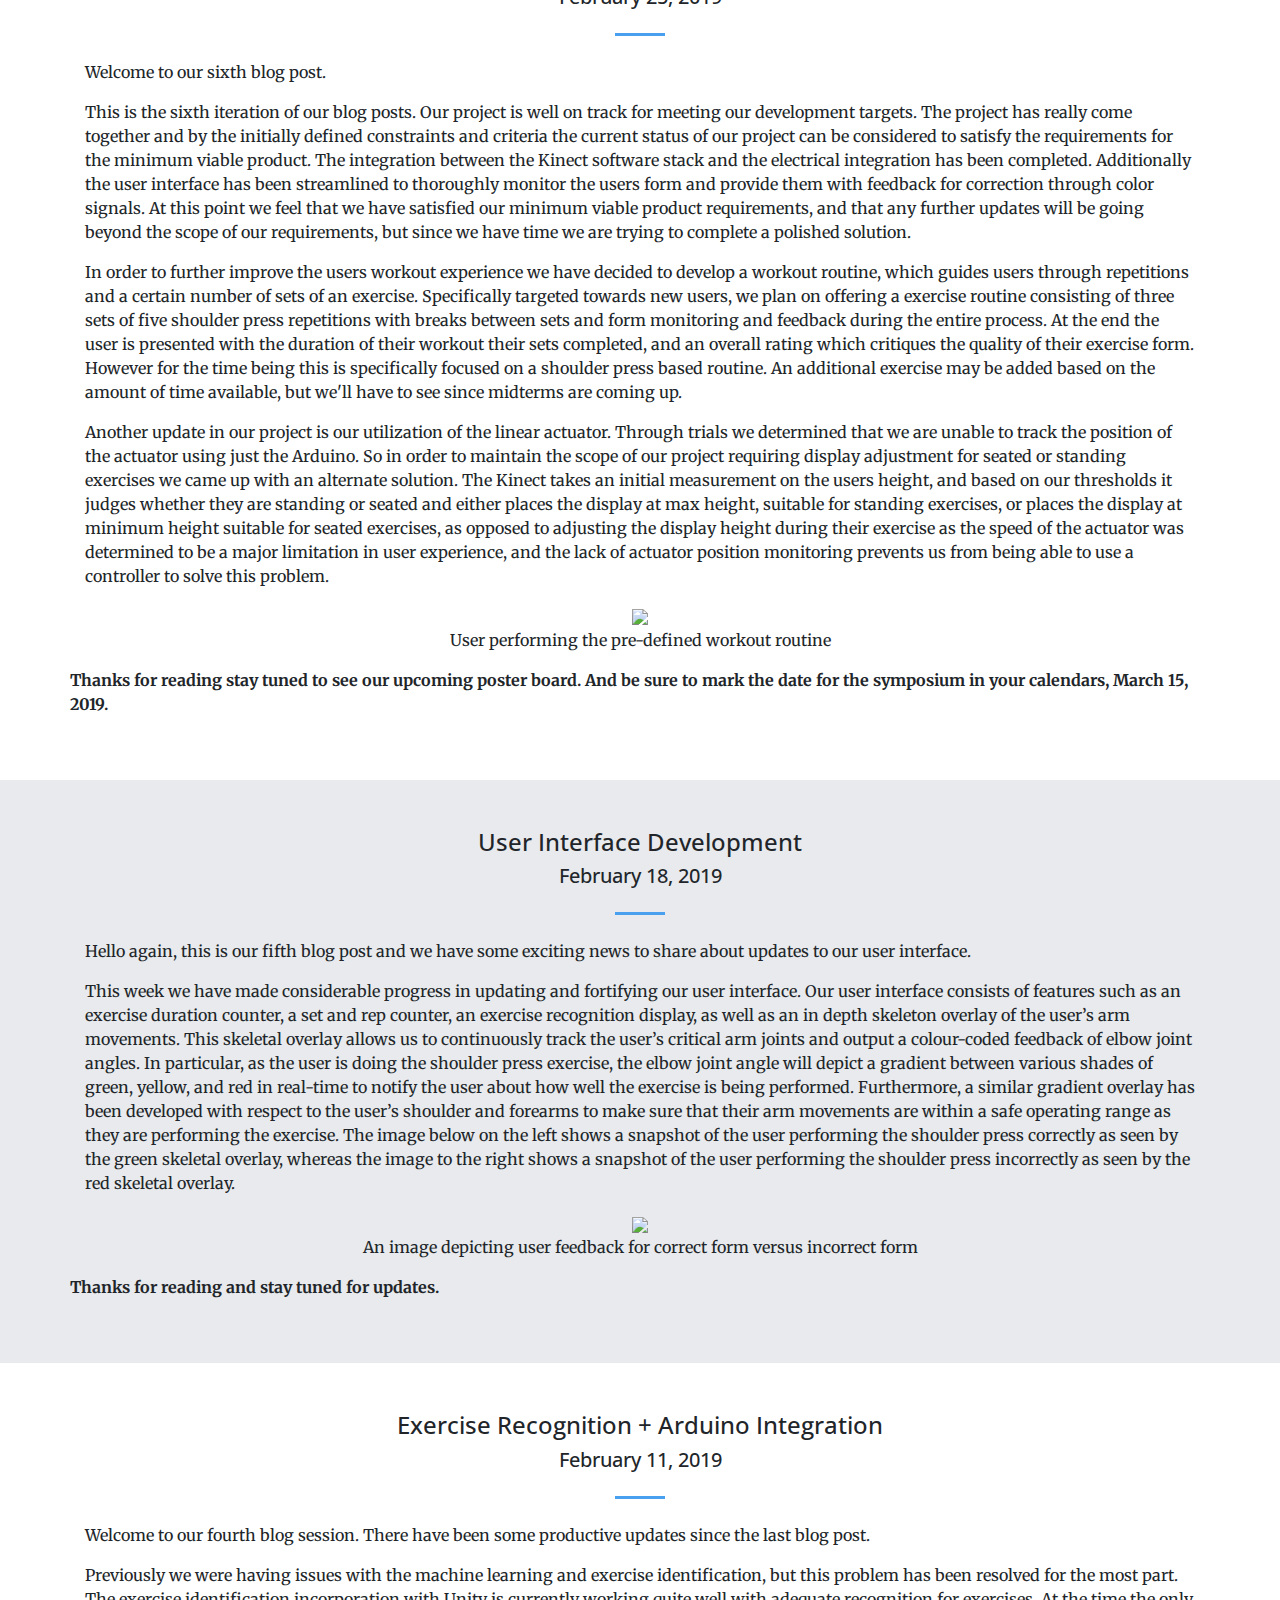
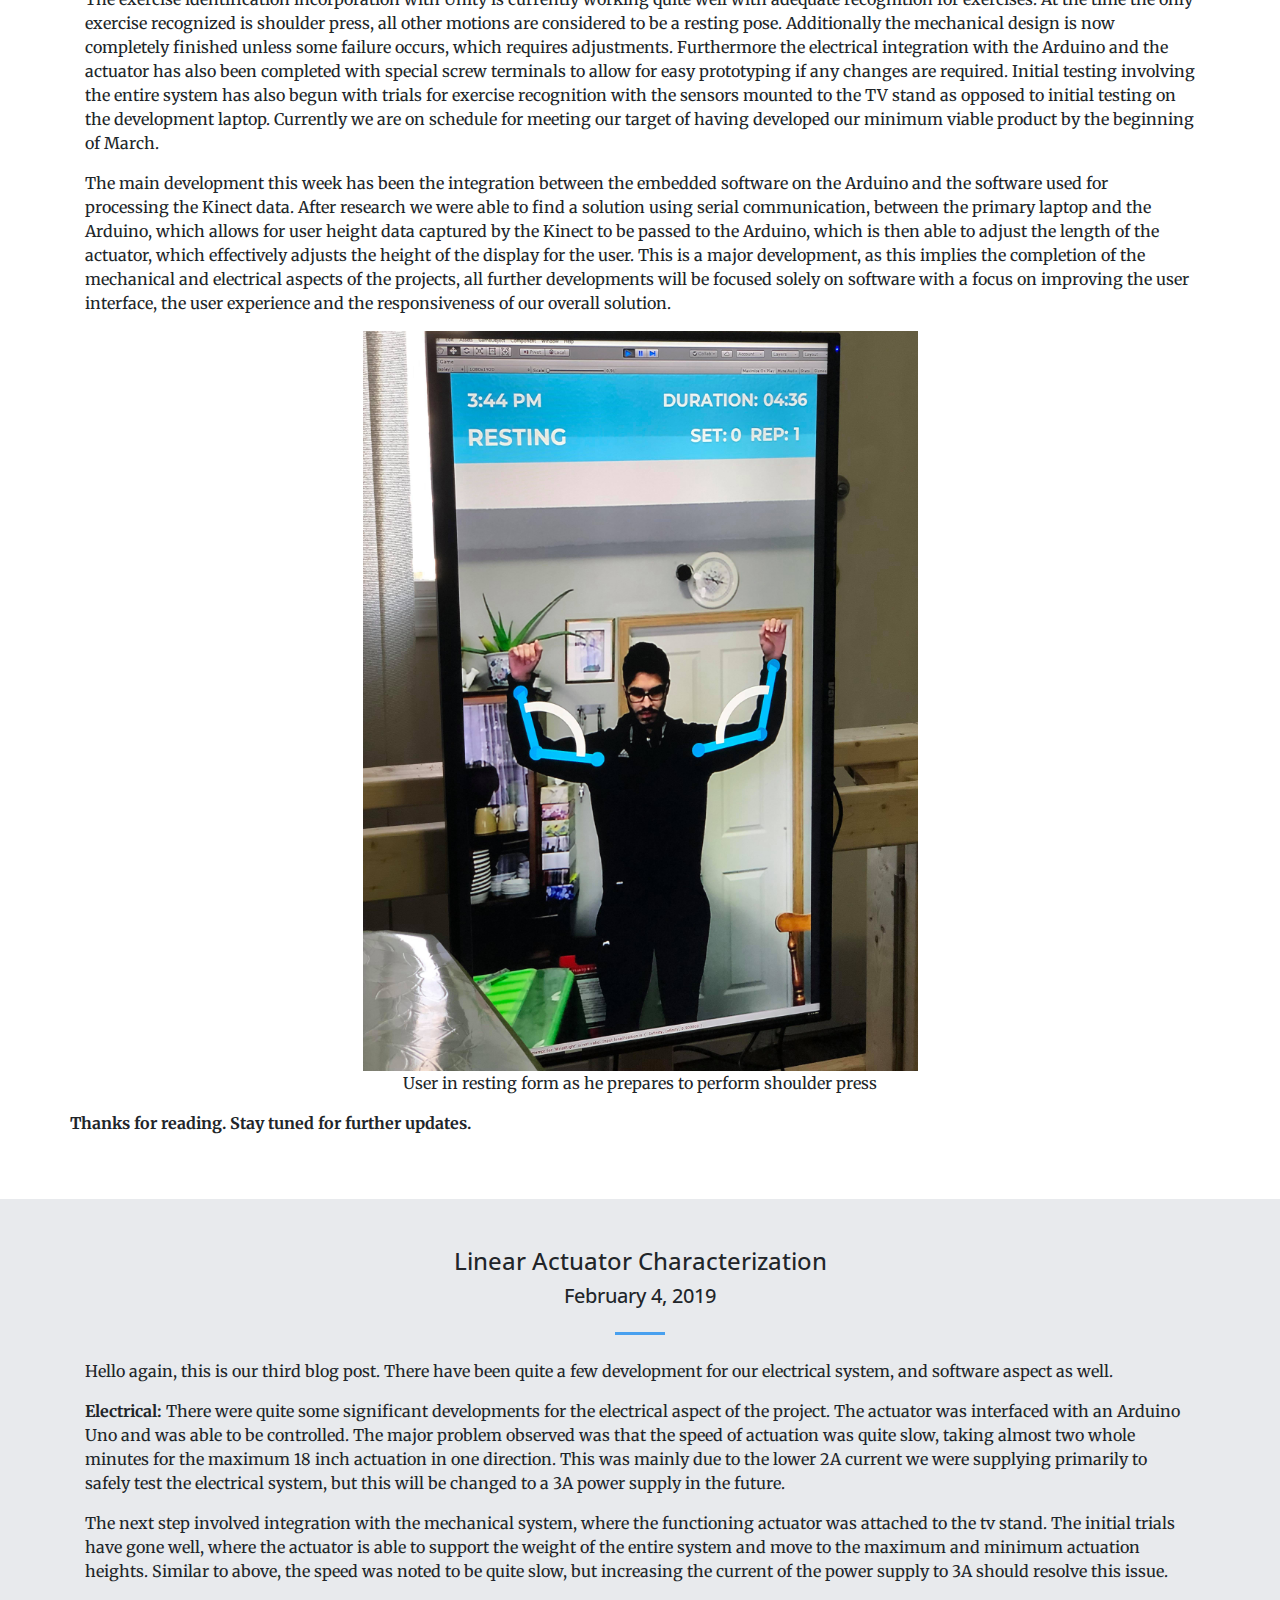
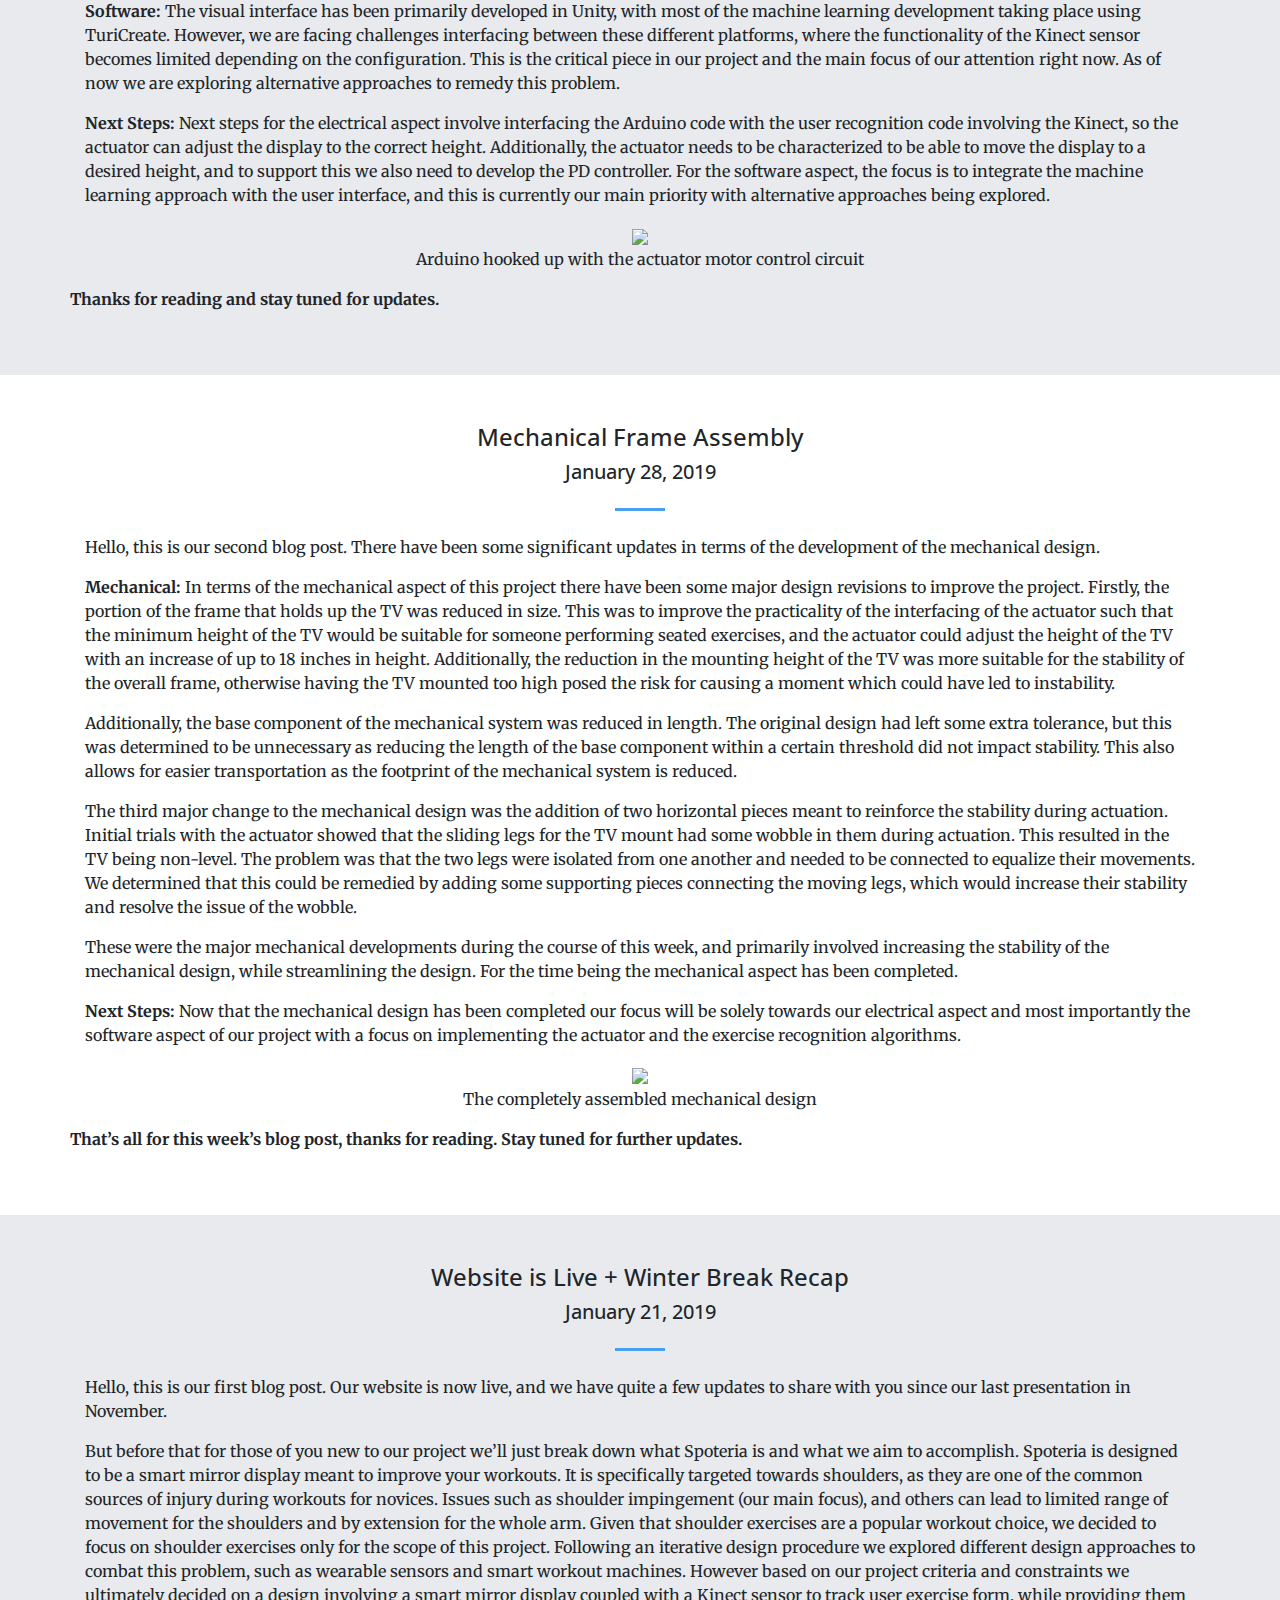
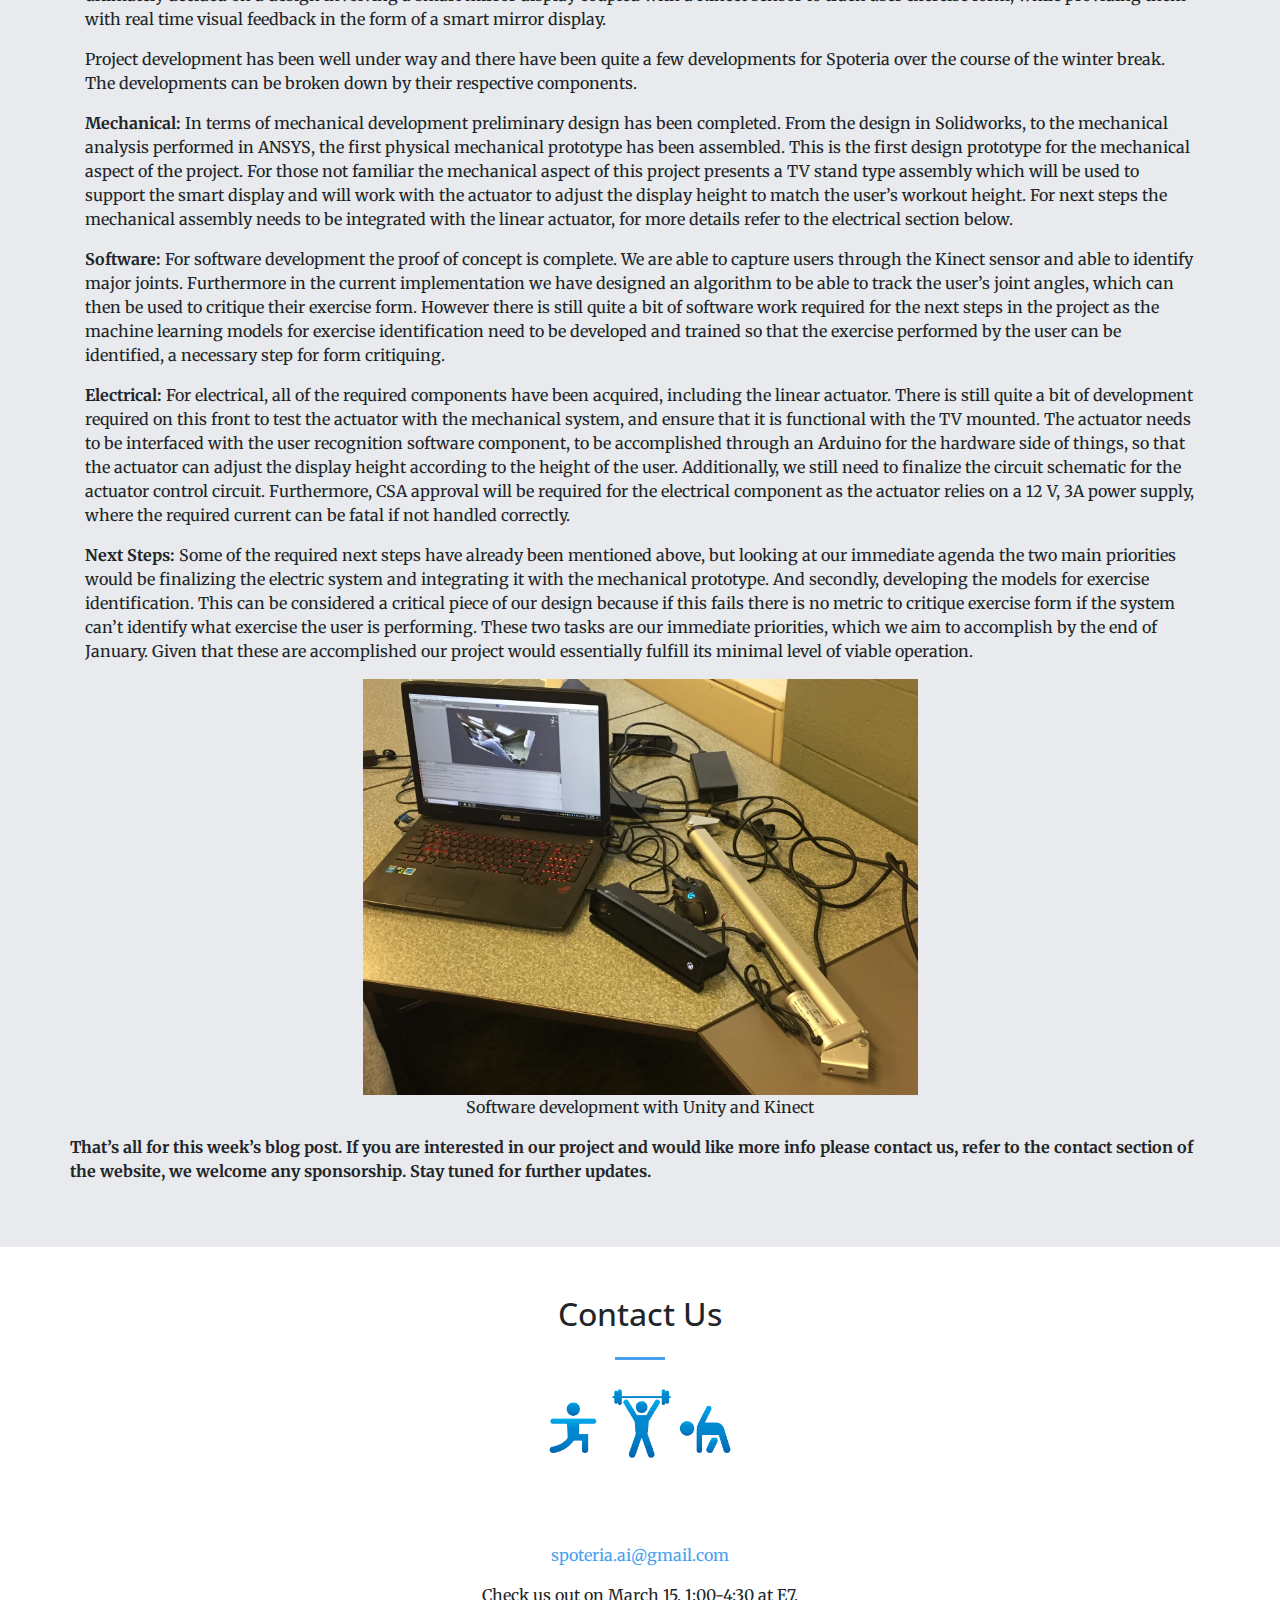
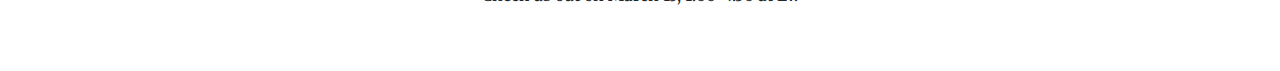
==== commit ea6a3764: "added the post for blog 7" ====
--- a/blog.html
+++ b/blog.html
@@ -121,6 +121,47 @@
       </div>
     </header>
 
+    <section class="bg-primary" id="week7" style="background-color: #E8EAED !important">
+      <div class="container">
+        <div class="row">
+          <div class="col-lg-12 text-center">
+            <h4 class="section-heading">Project Testing</h4>
+            <h5 class="section-heading">March 4, 2019</h5>
+            <hr class="my-4">
+          </div>
+        </div>
+        <div = class="row">
+          <div class="col-lg-12 text-align: justify">
+      
+        <p class="mb-3"> 
+          Welcome to our seventh blog post. The symposium is fast approaching, and we are almost ready.
+        </p>
+        <p class="mb-3">
+          Our product currently meets our minimum viable product with complete integration between the linear actuator and the kinect code, based off of the user height. Additionally we have our meeting with our supervisors this week. Where we will be presenting the progress of our project. At our current status everything should be fine.
+        </p>
+        <p class="mb-3">
+          The main focus right now is just streamlining and debugging everything for our project in terms of software design and improving the exercise routine feature mentioned in our previous blog post. This goes beyond the scope of our minimum viable product to complete our product. And it fits well with the theme of our project since Spoteria is meant to target novice and weightlifting beginners, providing them with a structured routine to follow will prove to be beneficial in improving their workout experience while allowing them to receive realtime feedback. Additionally we are performing quite a bit of testing right now to make sure that the software side of our product will function robustly when presented at the symposium.
+        </p>
+
+      <div style="display: block; height: 50%; text-align: center">
+              <img src="img/blog_images/week7.jpg" style="width: 50%"/>
+        <p class="section-heading">A video of our product with full functionality.</p>
+            </div>  
+          </div>
+      <div = class="row">
+      <div class="col-lg-12 text-align: justify">
+      <p class="mb-3">
+        <b>Thanks for reading and stay tuned for updates. We look forward to seeing you at the symposium</b>
+      </p>
+      </div>
+      </div>
+        </div>
+        
+        </div>
+      </div>
+
+    </section>
+
     <section class="bg-primary" id="week6" style="background-color: white !important">
       <div class="container">
         <div class="row">
@@ -226,7 +267,7 @@
       
       <div style="display: block; height: 50%; text-align: center">
               <img src="img/blog_images/week4.jpg" style="width: 50%"/>
-        <p class="section-heading">Exercise recognition as a user performs shoulder press.</p>
+        <p class="section-heading">User in resting form as he prepares to perform shoulder press</p>
             </div>  
           </div>
       <div = class="row">
@@ -394,186 +435,7 @@
 
     </section>
 
-<!--
-    <section class="bg-primary" id="features" style="background-color: white !important">
-      <div class="container-fluid" style="padding-left: 5rem; padding-right: 5rem; text-align: center;">
-        <div class="row">
-          <div class="col-lg-12 text-center">
-            <h2 class="section-heading">Features</h2>
-            <hr class="my-4">
-          </div>
-        </div>
-        <div class="row">
-          <div class="col-lg-3">
-            <div class="row">
-              <div class="col-lg-12">
-                <div class="service-box mt-5 mx-auto animated" data-animation="fadeInLeft" style="visibility: hidden;">
-                  <img src="img/Website Images/muscles_icon.png" style="height: 6rem; padding-bottom: 1rem; display: block; margin: 0 auto "/>
-                  <h5 class="mb-3 bold dark-gray">Real-time Joint & Depth Tracking</h5>
-                  <p class="mb-0">Analyzes critical joint angles during your workout.</p>
-                </div>
-              </div>
-            </div>
-            <div class="row">
-              <div class="col-lg-12">
-                <div class="service-box mt-5 mx-auto animated" data-animation="fadeInLeft" style="visibility: hidden;">
-                  <img src="img/Website Images/warning_icon.png" style="height: 6rem; padding-bottom: 1rem; display: block; margin: 0 auto"/>
-                  <h5 class="mb-3 bold dark-gray" >Incorrect Form Detection</h5>
-                  <p class="mb-0">Provides on-screen visual feedback.</p>
-                </div>
-              </div>
-            </div>
-            <div class="row">
-              <div class="col-lg-12">
-                <div class="service-box mt-5 mx-auto animated" data-animation="fadeInLeft" style="visibility: hidden;">
-                  <img src="img/Website Images/height_icon.png" style="height: 6rem; padding-bottom: 1rem; display: block; margin: 0 auto "/>
-                  <h5 class="mb-3 bold dark-gray">Automatic Height Adjustment</h5>
-                  <p class="mb-0">Supports seated and standing exercises.</p>
-                </div>
-              </div>
-            </div>
-          </div>
-          <div class="col-lg-6">
-            <div style="height: 100%;align-items: center;display: flex"><img style="width: 100%" src="img/Website Images/User_Interface.jpg"/></div>
-          </div>
-          <div class="col-lg-3">
-            <div class="row">
-              <div class="col-lg-12">
-                <div class="service-box mt-5 mx-auto animated" data-animation="fadeInRight" style="visibility: hidden;">
-                  <img src="img/Website Images/set_rep_count_icon.png" style="height: 6rem; padding-bottom: 1rem; display: block; margin: 0 auto "/>
-                  <h5 class="mb-3 bold dark-gray">Sets & Reps Counter</h5>
-                  <p class="mb-0">Keeps track of your exercise progress.</p>
-                  <br/>
-                </div>
-              </div>
-            </div>
-            <div class="row">
-              <div class="col-lg-12">
-                <div class="service-box mt-5 mx-auto animated" data-animation="fadeInRight" style="visibility: hidden;">
-                  <img src="img/Website Images/timer_icon.png" style="height: 6rem; padding-bottom: 1rem; display: block; margin: 0 auto"/>
-                  <h5 class="mb-3 bold dark-gray">Exercise Duration Timer</h5>
-                  <p class="mb-0">Logs your workout time.</p>
-                </div>
-              </div>
-            </div>
-            <div class="row">
-              <div class="col-lg-12">
-                <div class="service-box mt-5 mx-auto animated" data-animation="fadeInRight" style="visibility: hidden;">
-                  <img src="img/Website Images/rewind_icon.png" style="height: 6rem; padding-bottom: 1rem; display: block; margin: 0 auto "/>
-                  <h5 class="mb-3 bold dark-gray">Video Replay</h5>
-                  <p class="mb-0">Records your performance.</p>
-                </div>
-              </div>
-            </div>
-          </div>
-        </div>
-      </div>
-    </section>
-
-    <section class="bg-primary" id="technology" style="background-color: #E8EAED !important">
-      <div class="container">
-        <div class="row">
-          <div class="col-lg-12 text-center">
-            <h2 class="section-heading">Technology</h2>
-            <hr class="my-4">
-          </div>
-        </div>
-        <div class="row">
-          <div class="col-lg-12 text-center">
-            <p class="mb-3">Spoteria uses the following technologies to augment your workout experience:</p>
-          </div>
-        </div>
-        <div class="row">
-          <div class="col-lg-6">
-            <div style="display: flex; height: 100%;align-items: center">
-              <img src="img/Website Images/kinect.png" style="width: 100%" />
-            </div>
-         </div>
-          <div class="col-lg-6">
-            <div style="display: flex; height: 100%; align-items: center">
-              <img src="img/Website Images/turi.png" style="width: 100%" />
-            </div>
-          </div>
-        </div>
-        <div class="row">
-          <div class="col-lg-6">
-            <div style="display: flex; height: 100%;align-items: center">
-              <img src="img/Website Images/Unity_Technologies_logo.svg.png" style="width: 100%" />
-            </div>
-         </div>
-          <div class="col-lg-6">
-            <div style="display: flex; height: 100%;align-items: center">
-              <img src="img/Website Images/ardunio_logo.png" style="width: 100%" />
-            </div>
-          </div>
-        </div>
-      </div>
-    </section>
-
-    <section id="team" style="background-color: white !important">
-      <div class="container">
-        <div class="row">
-          <div class="col-lg-12 text-center">
-            <h2 class="section-heading">Our Team</h2>
-            <hr class="my-4">
-          </div>
-        </div>
-      </div>
-      <div class="container">
-        <div class="row">
-          <div class="col-lg-3 col-md-6 text-center">
-            <div class="service-box mt-5 mx-auto">
-              <img src="img/Navdeep.jpeg" style="width: 100%; border-radius: 500px; padding-bottom: 5px "/>
-              <h3 class="mb-3">Navdeep Sidhu</h3> 
-              <p class="text-muted mb-0">Mechanical Design and Electrical Integration</p>
-            </div>
-          </div>
-          <div class="col-lg-3 col-md-6 text-center">
-            <div class="service-box mt-5 mx-auto">
-              <img src="img/SheshTinderProfile.jpg" style="width: 100%; border-radius: 500px; padding-bottom: 5px "/>
-              <h3 class="mb-3">Shesh Nepal</h3>
-              <p class="text-muted mb-0">Software Design and Implementation</p>
-            </div>
-          </div>
-          <div class="col-lg-3 col-md-6 text-center">
-            <div class="service-box mt-5 mx-auto">
-              <img src="img/Hamdan.jpeg" style="width: 100%; border-radius: 500px; padding-bottom: 5px "/>
-              <h3 class="mb-3">Hamdan Chaudhry</h3>
-              <p class="text-muted mb-0">Mechanical Assembly and Software Testing</p>
-            </div>
-          </div>
-          <div class="col-lg-3 col-md-6 text-center">
-            <div class="service-box mt-5 mx-auto">
-              <img src="img/Yifan.jpg" style="width: 100%; border-radius: 5000px; padding-bottom: 5px "/>
-              <h3 class="mb-3">Yifan Wu</h3>
-              <p class="text-muted mb-0">Computer Vision Implementation</p>
-            </div>
-          </div>
-        </div>
-      </div>
-    </section>
-
-    <section id="blog" style="background-color: #E8EAED !important">
-      <div class="container">
-        <div class="row">
-          <div class="col-lg-8 mx-auto text-center">
-            <h2 class="section-heading">News</h2>
-            <hr class="my-4">
-          </div>
-        </div>
-        <div class="row">
-          <div class="col-lg-12 text-center">
-            <p class="mb-4" style="font-style: normal !important">Keep up-to-date with our weekly progress.</p>
-          </div>
-        </div>
-        <div class="row">
-          <div class="col-lg-12 mr-auto text-center">
-            <a class="btn btn-primary btn-xl js-scroll-trigger" href="#features" style="background-color: #48a0ef">View our blog</a>
-          </div>
-        </div>
-      </div>
-    </section>
--->
+
     <section id="contact">
       <div class="container">
         <div class="row">
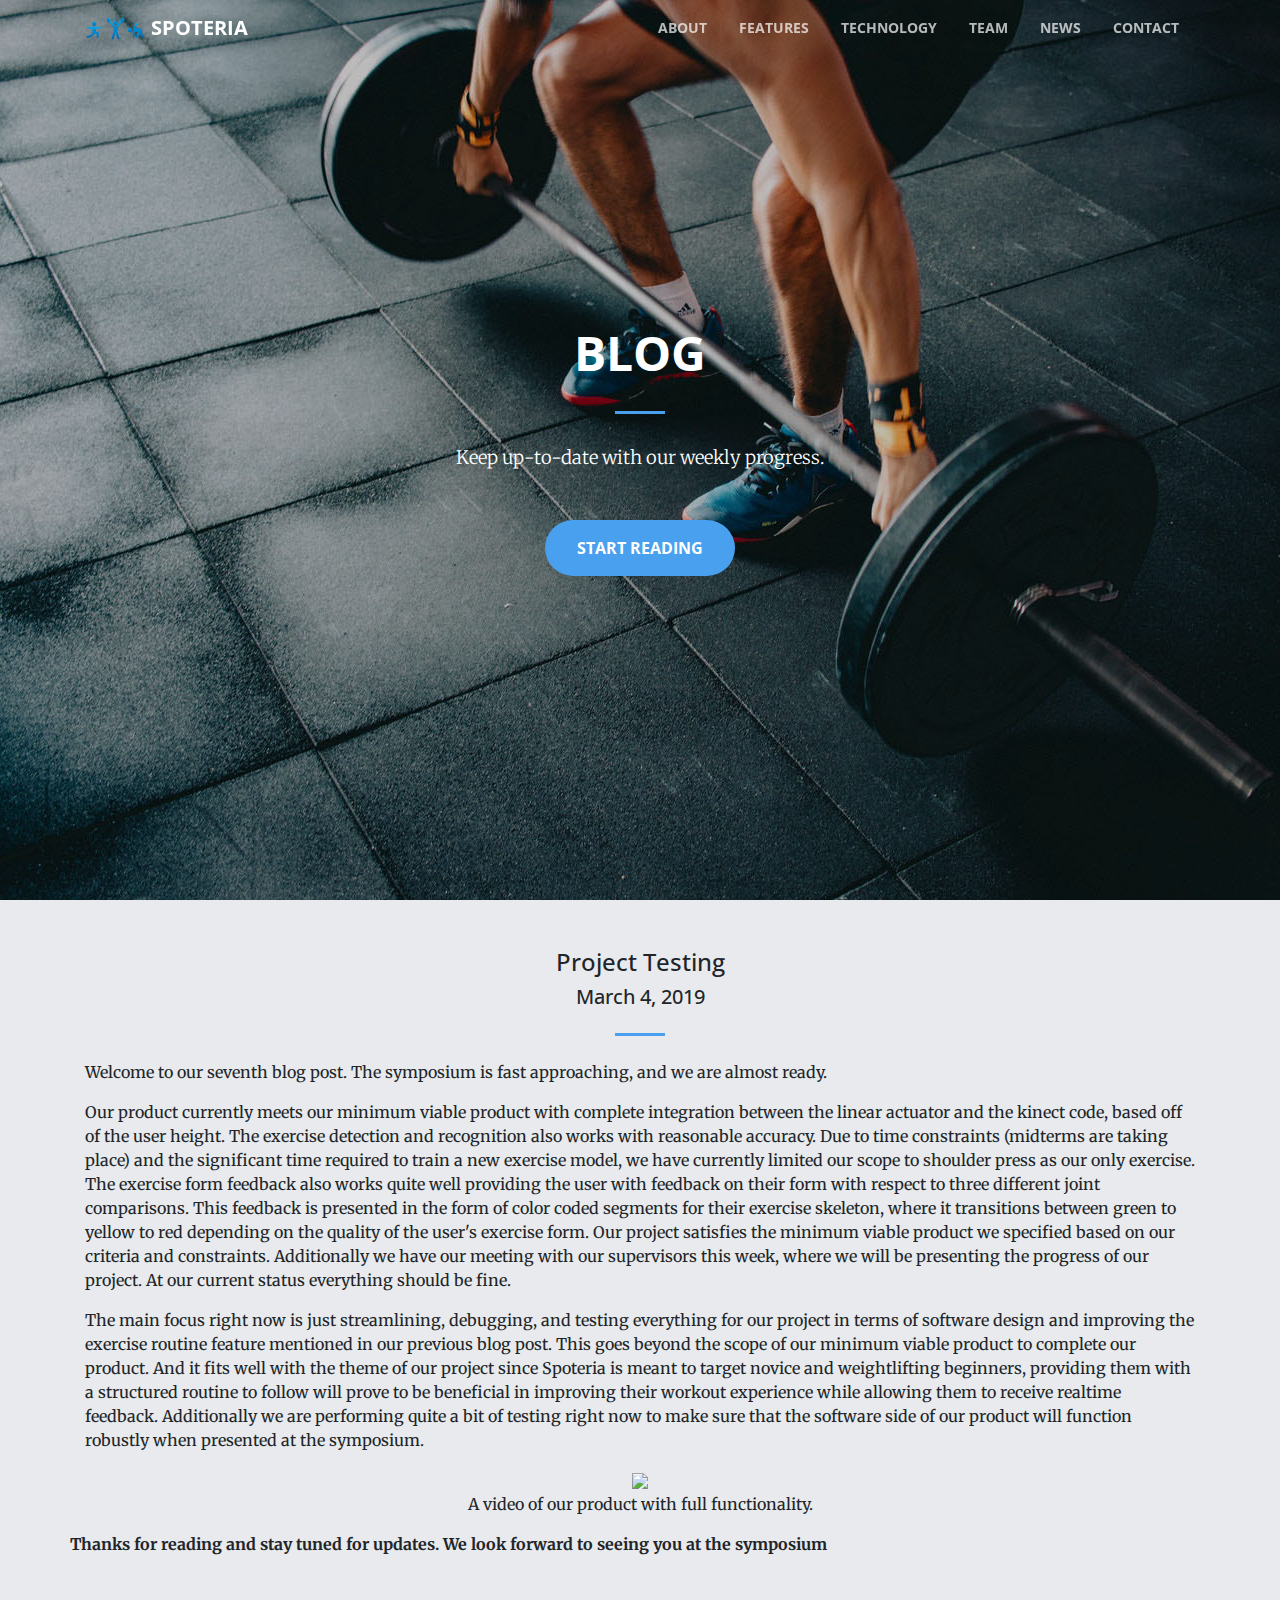
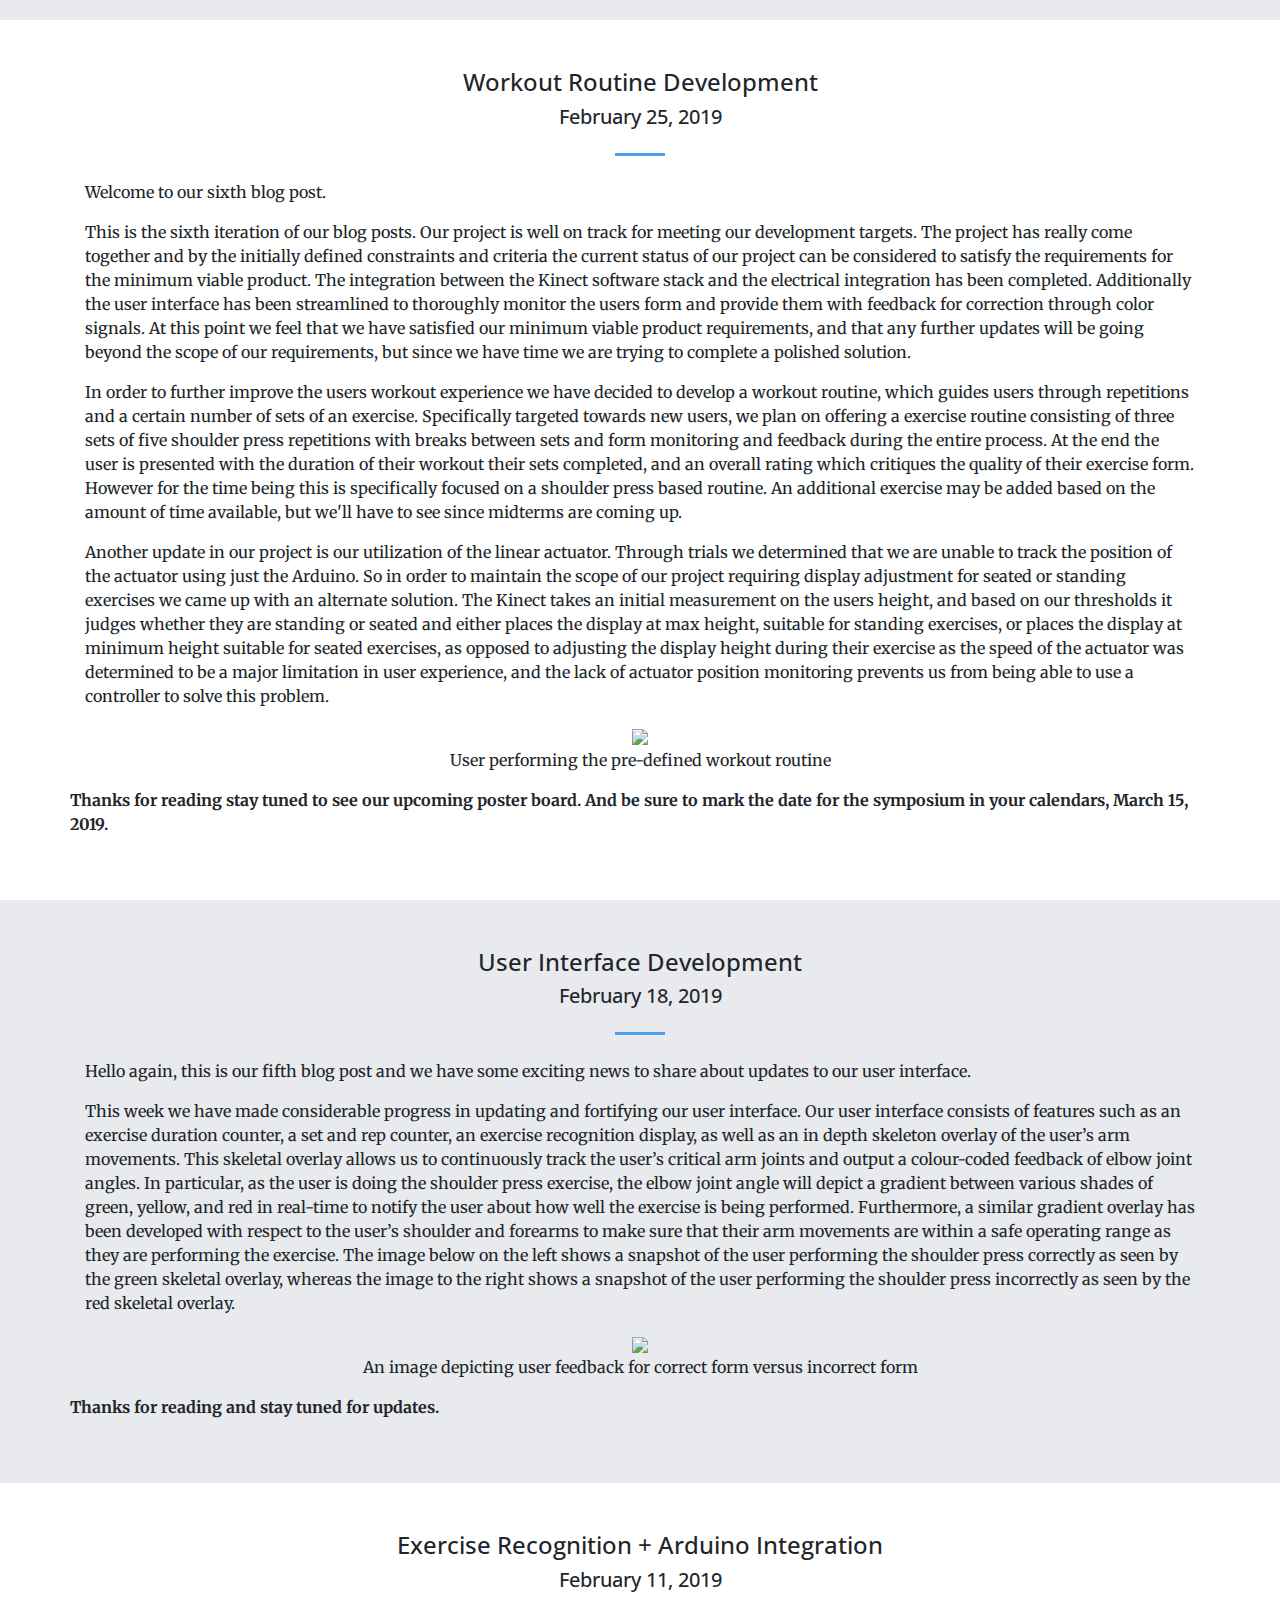
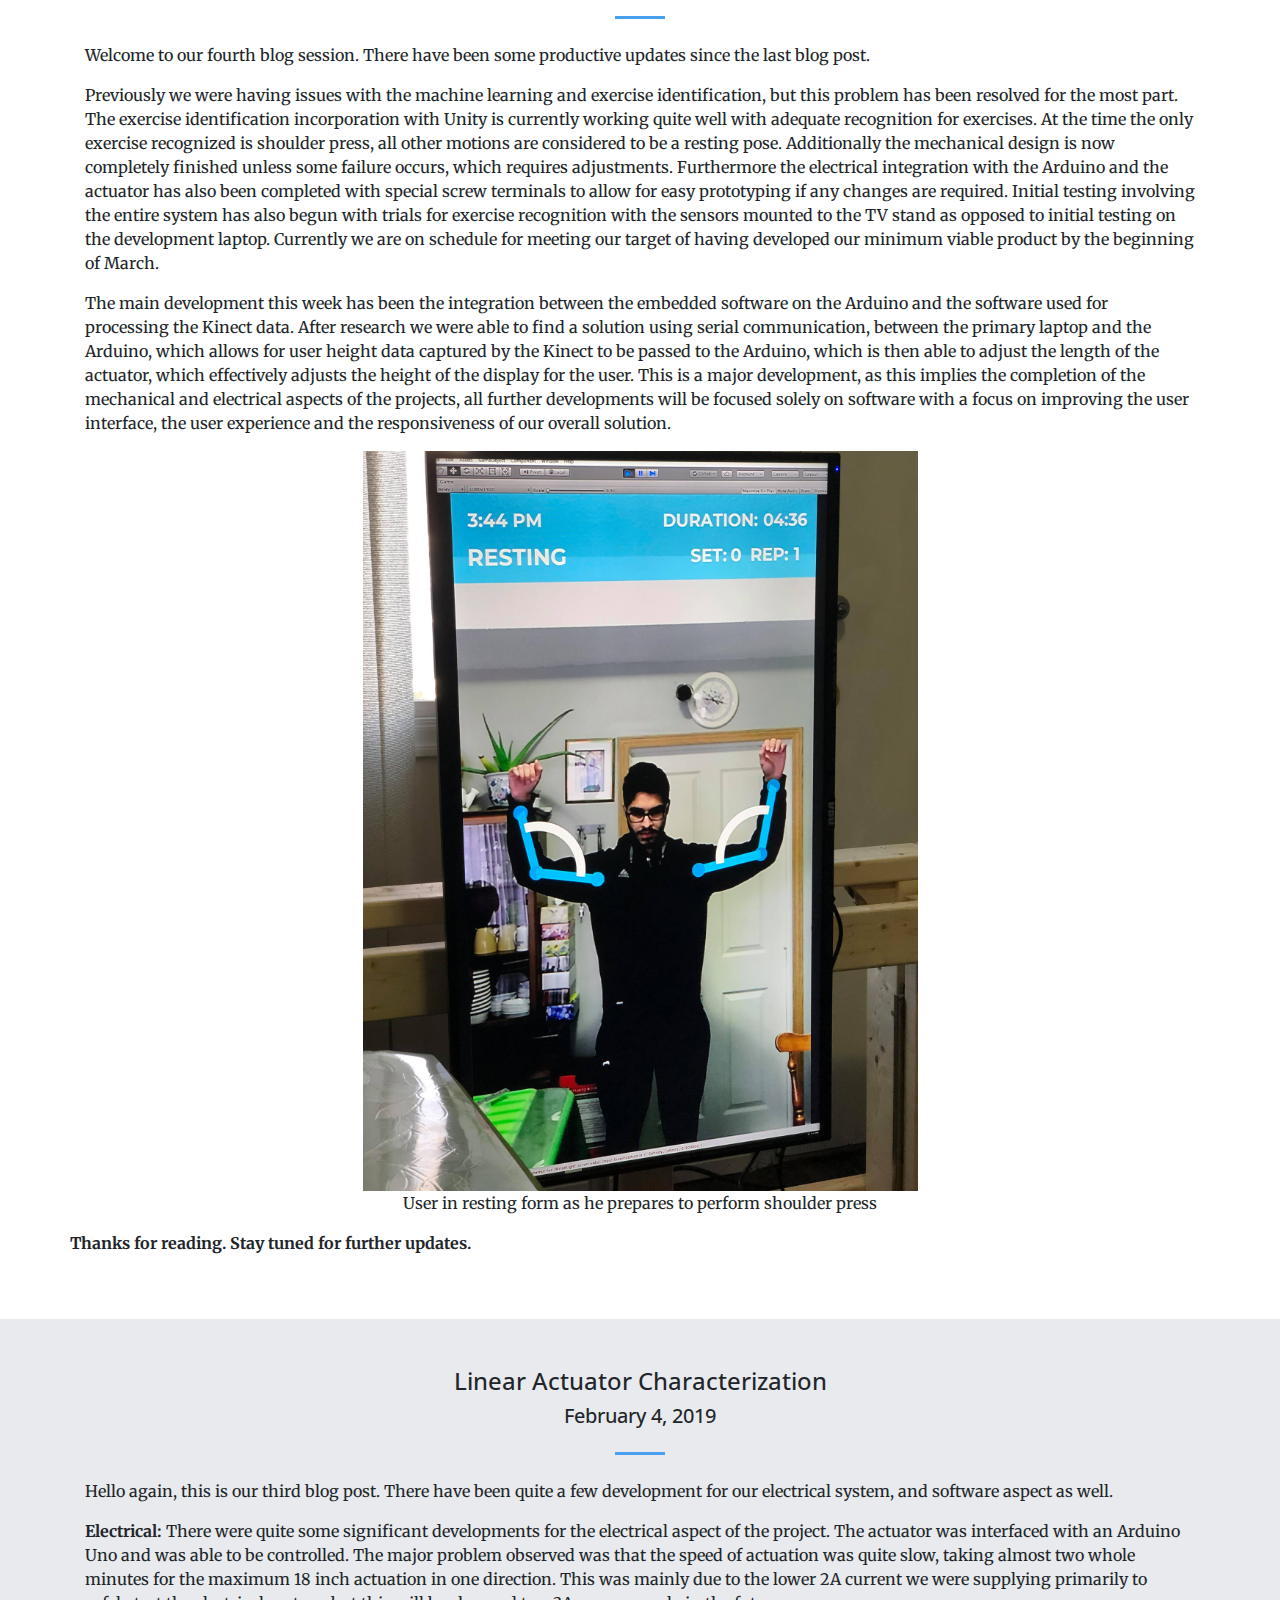
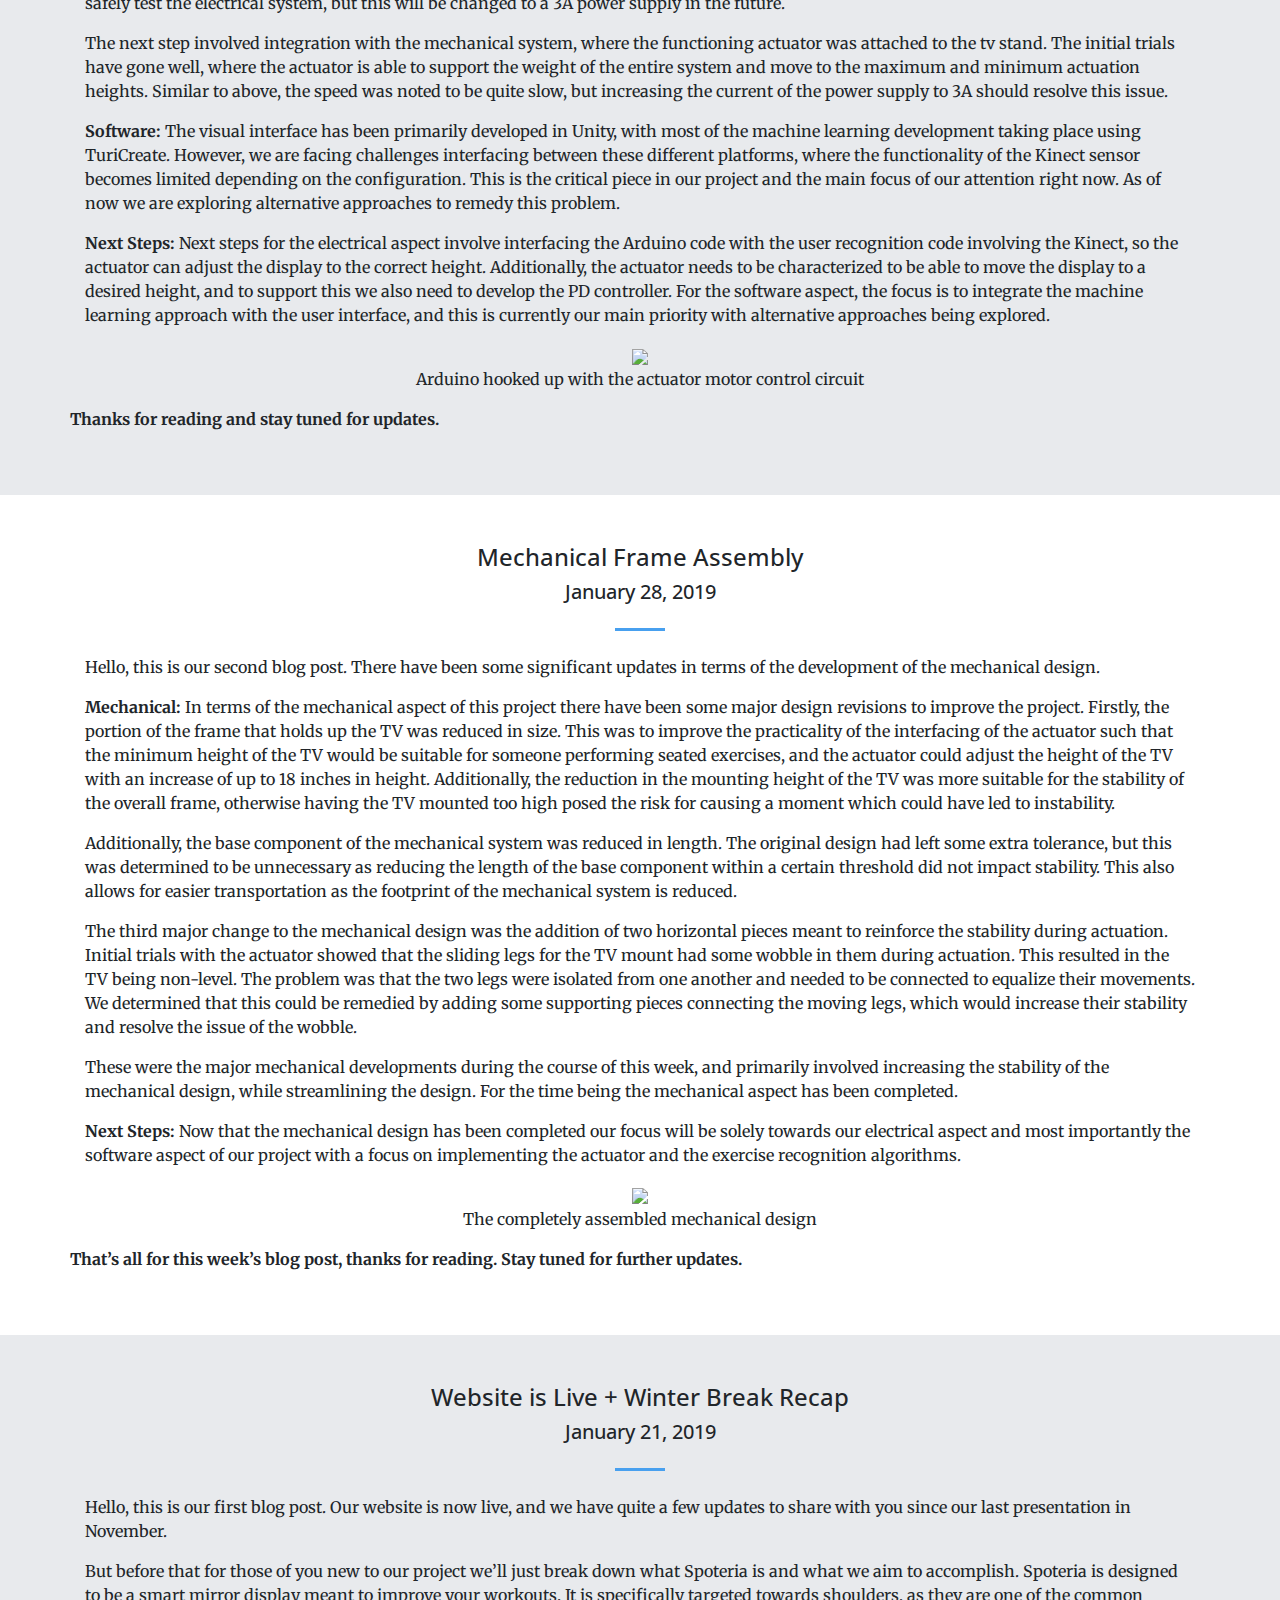
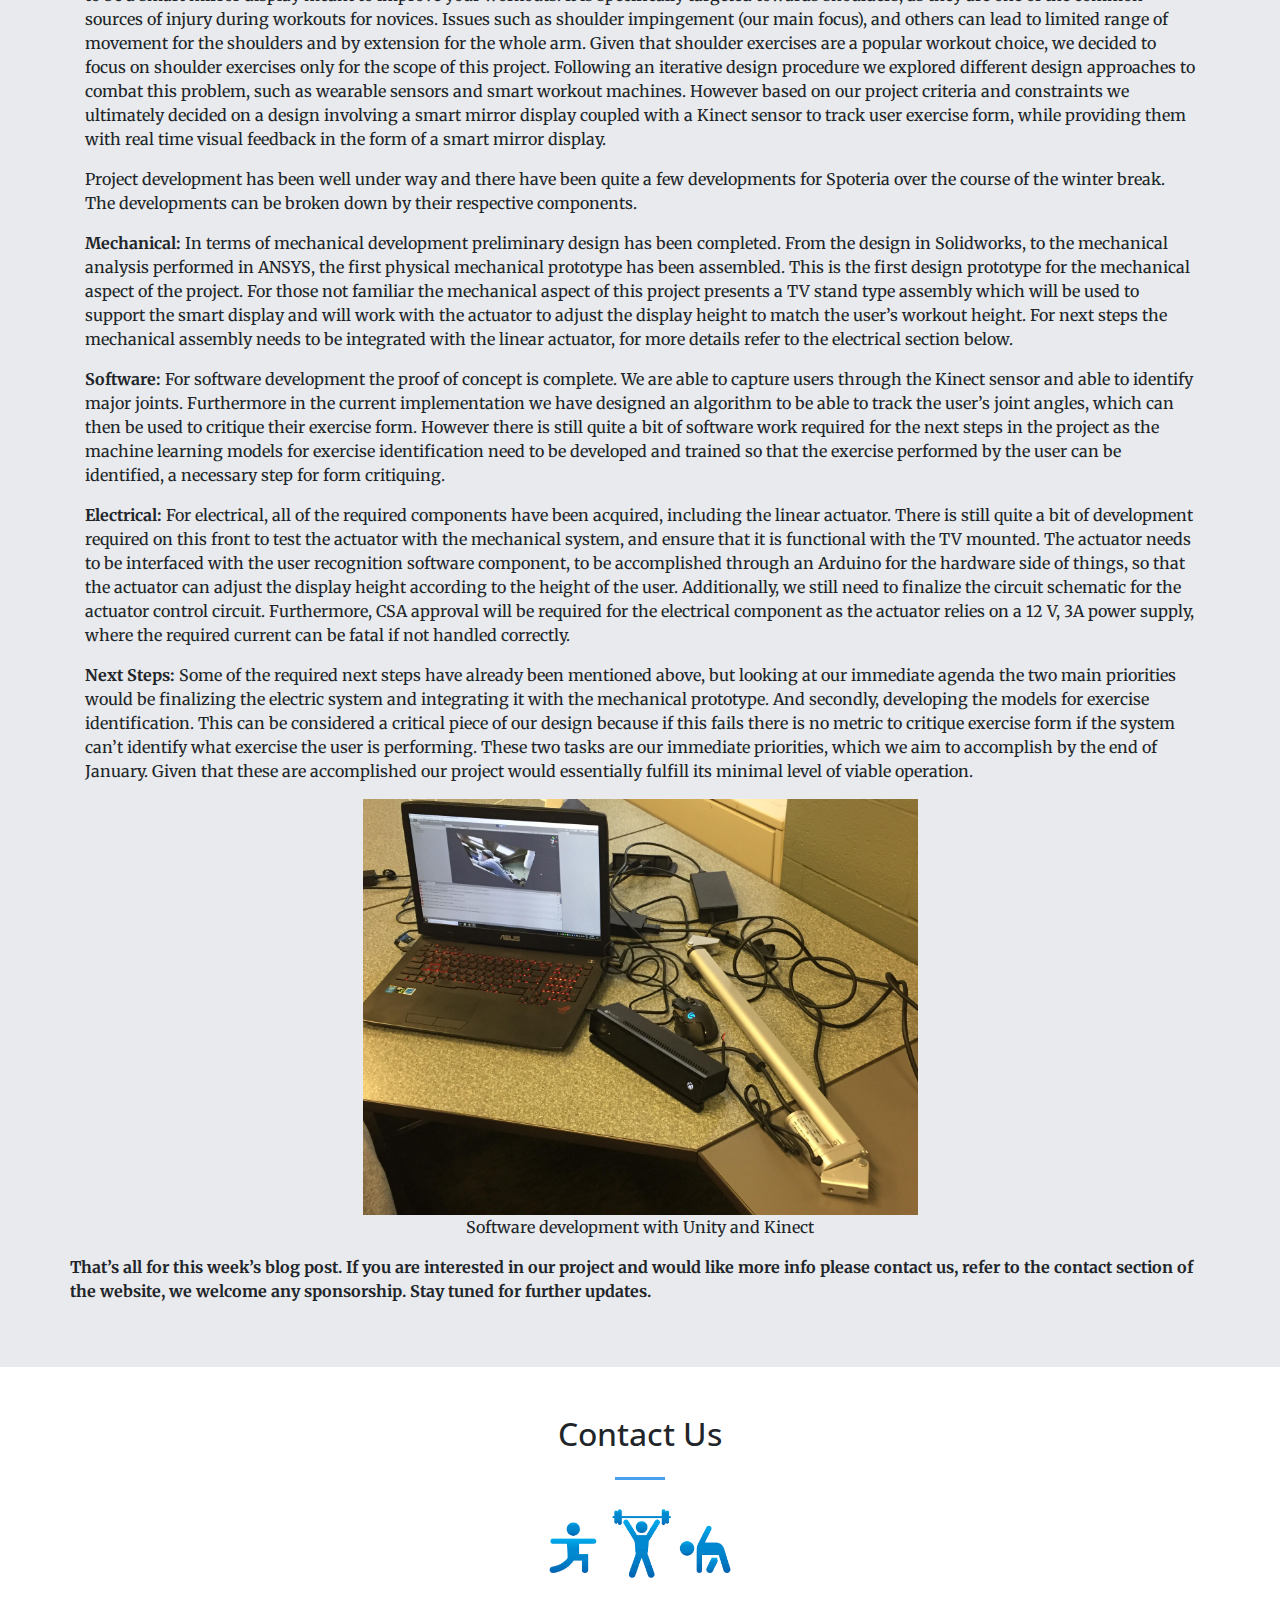
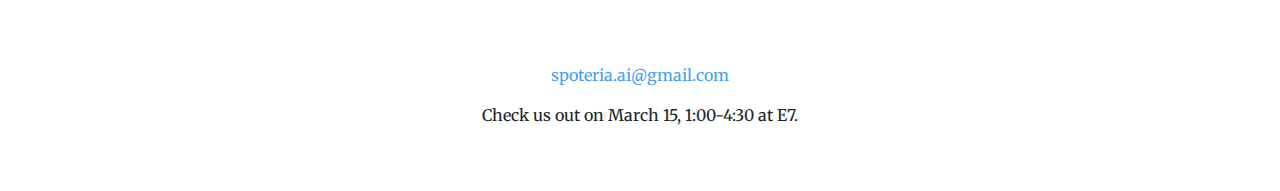
==== commit 1c3b50b7: "fixed a grammar error for blog 7" ====
--- a/blog.html
+++ b/blog.html
@@ -137,10 +137,10 @@
           Welcome to our seventh blog post. The symposium is fast approaching, and we are almost ready.
         </p>
         <p class="mb-3">
-          Our product currently meets our minimum viable product with complete integration between the linear actuator and the kinect code, based off of the user height. Additionally we have our meeting with our supervisors this week. Where we will be presenting the progress of our project. At our current status everything should be fine.
+          Our product currently meets our minimum viable product with complete integration between the linear actuator and the kinect code, based off of the user height. The exercise detection and recognition also works with reasonable accuracy. Due to time constraints (midterms are taking place) and the significant time required to train a new exercise model, we have currently limited our scope to shoulder press as our only exercise. The exercise form feedback also works quite well providing the user with feedback on their form with respect to three different joint comparisons. This feedback is presented in the form of color coded segments for their exercise skeleton, where it transitions between green to yellow to red depending on the quality of the user's exercise form. Our project satisfies the minimum viable product we specified based on our criteria and constraints. Additionally we have our meeting with our supervisors this week, where we will be presenting the progress of our project. At our current status everything should be fine.
         </p>
         <p class="mb-3">
-          The main focus right now is just streamlining and debugging everything for our project in terms of software design and improving the exercise routine feature mentioned in our previous blog post. This goes beyond the scope of our minimum viable product to complete our product. And it fits well with the theme of our project since Spoteria is meant to target novice and weightlifting beginners, providing them with a structured routine to follow will prove to be beneficial in improving their workout experience while allowing them to receive realtime feedback. Additionally we are performing quite a bit of testing right now to make sure that the software side of our product will function robustly when presented at the symposium.
+          The main focus right now is just streamlining, debugging, and testing everything for our project in terms of software design and improving the exercise routine feature mentioned in our previous blog post. This goes beyond the scope of our minimum viable product to complete our product. And it fits well with the theme of our project since Spoteria is meant to target novice and weightlifting beginners, providing them with a structured routine to follow will prove to be beneficial in improving their workout experience while allowing them to receive realtime feedback. Additionally we are performing quite a bit of testing right now to make sure that the software side of our product will function robustly when presented at the symposium.
         </p>
 
       <div style="display: block; height: 50%; text-align: center">
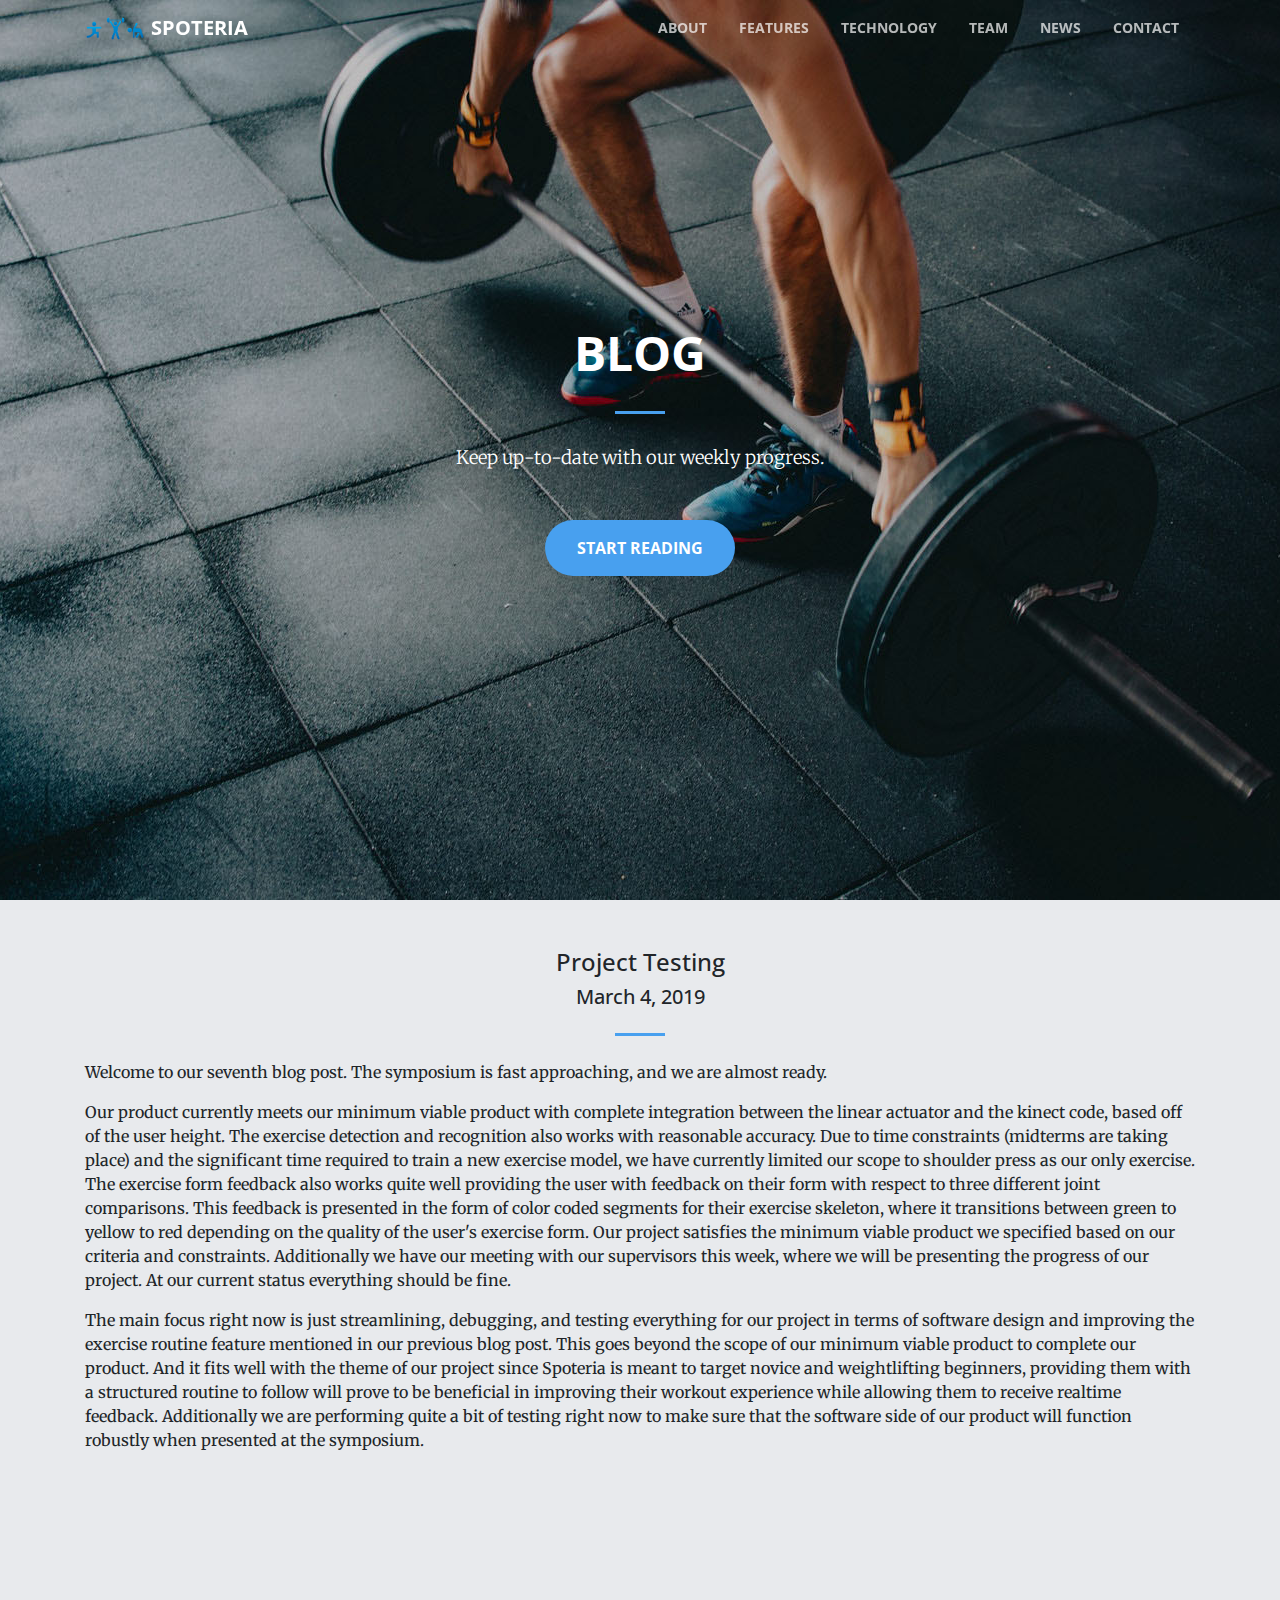
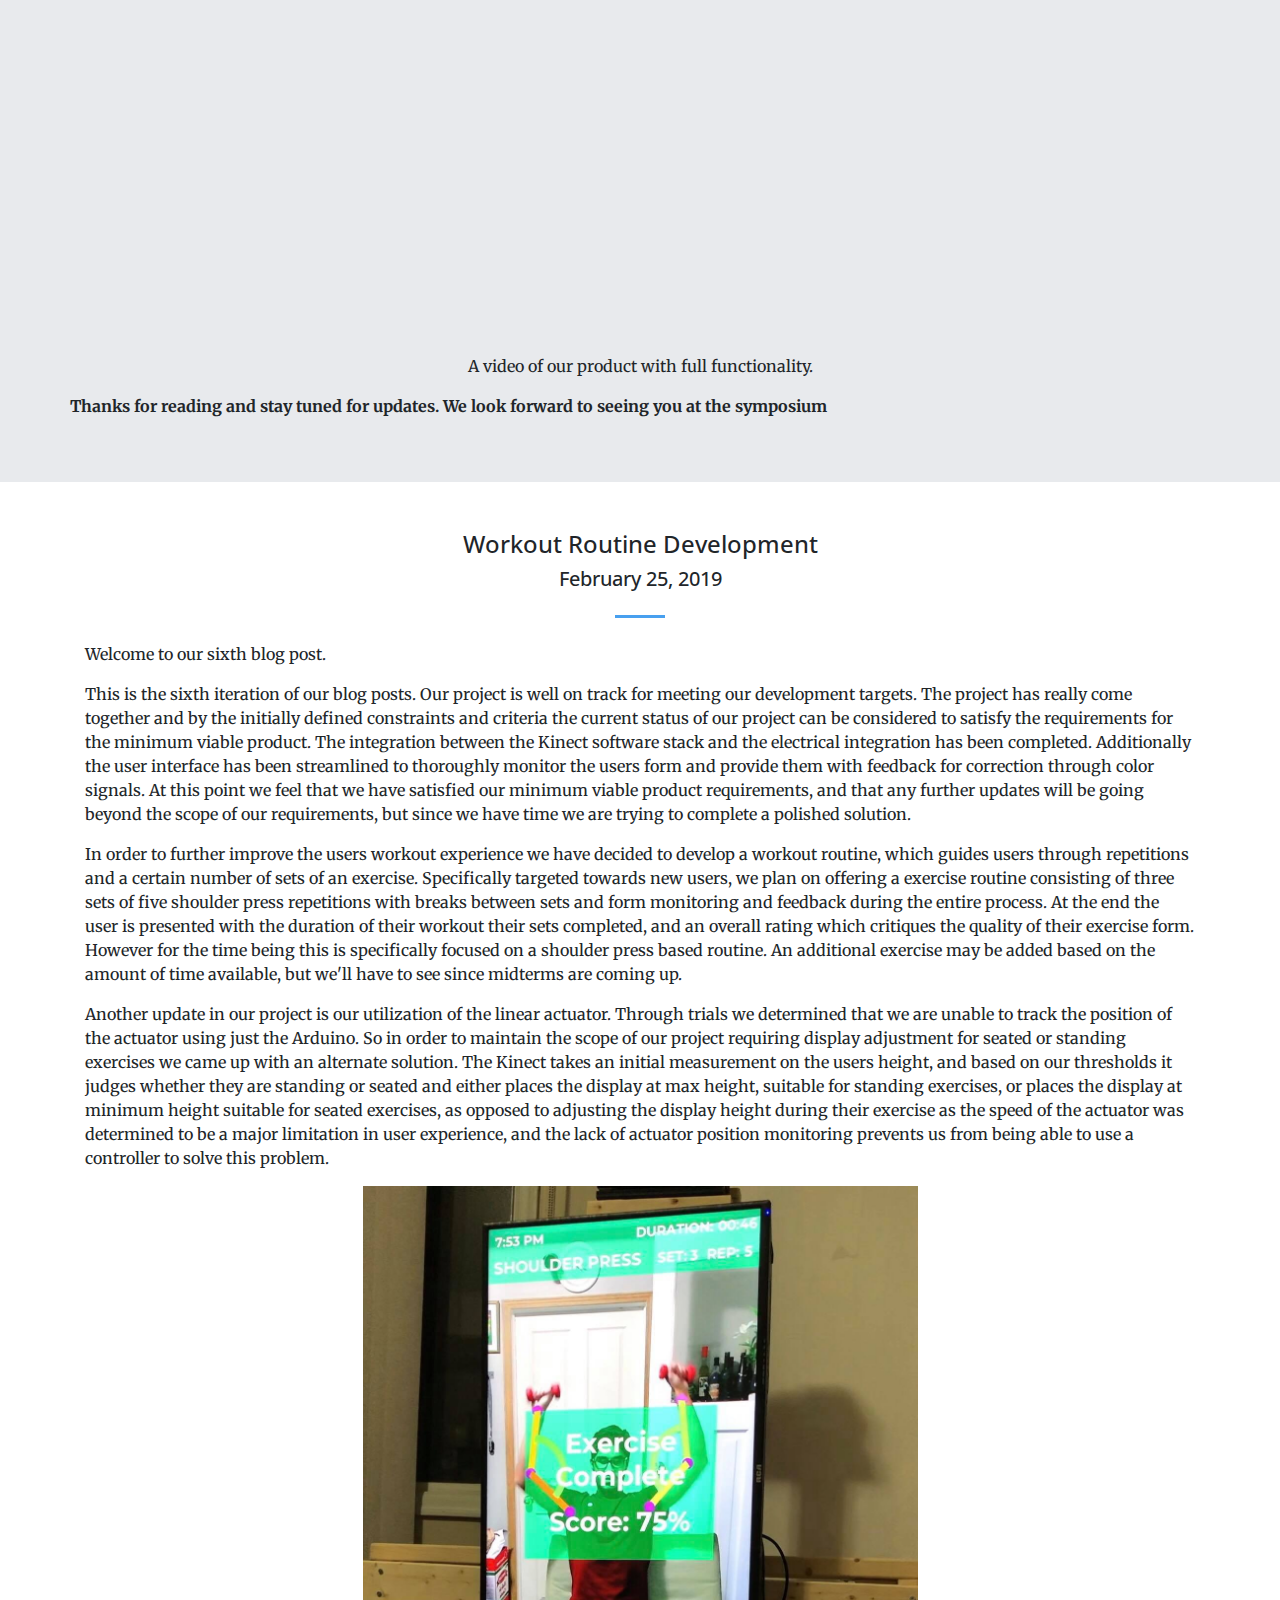
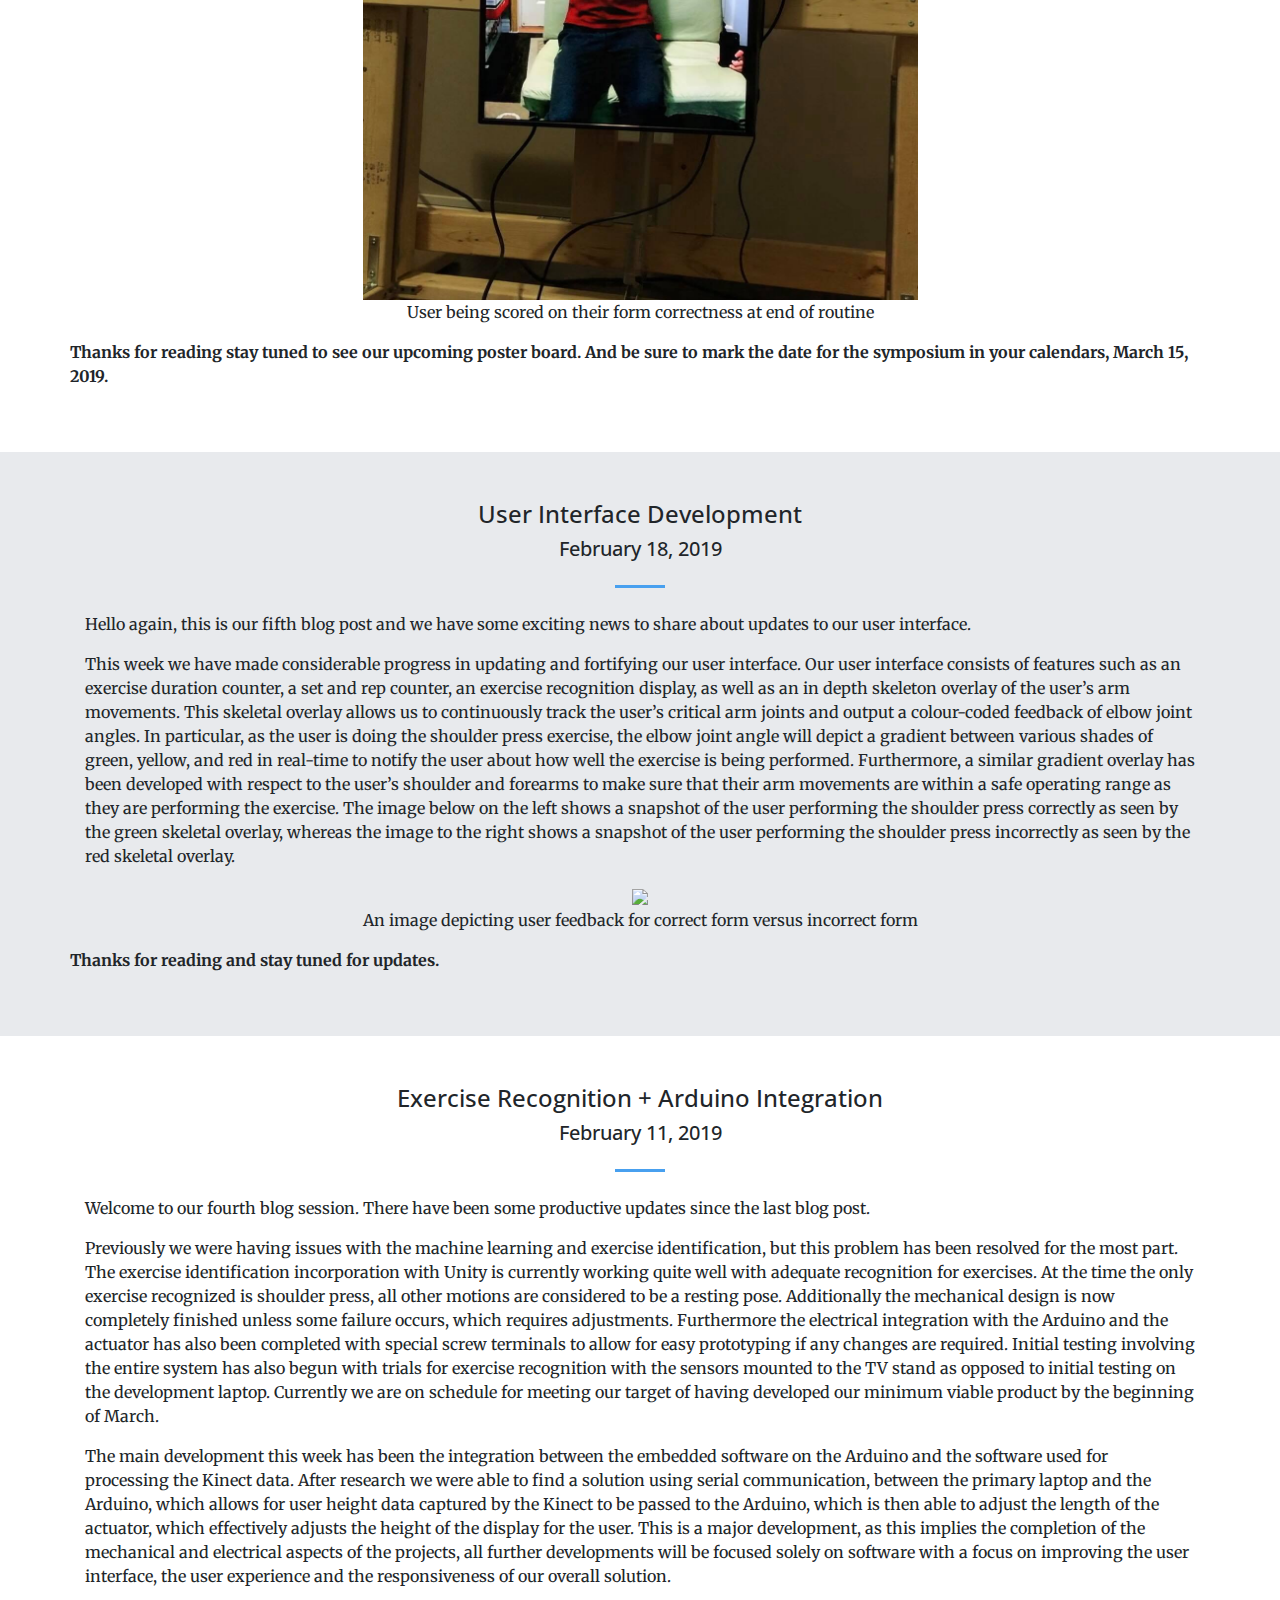
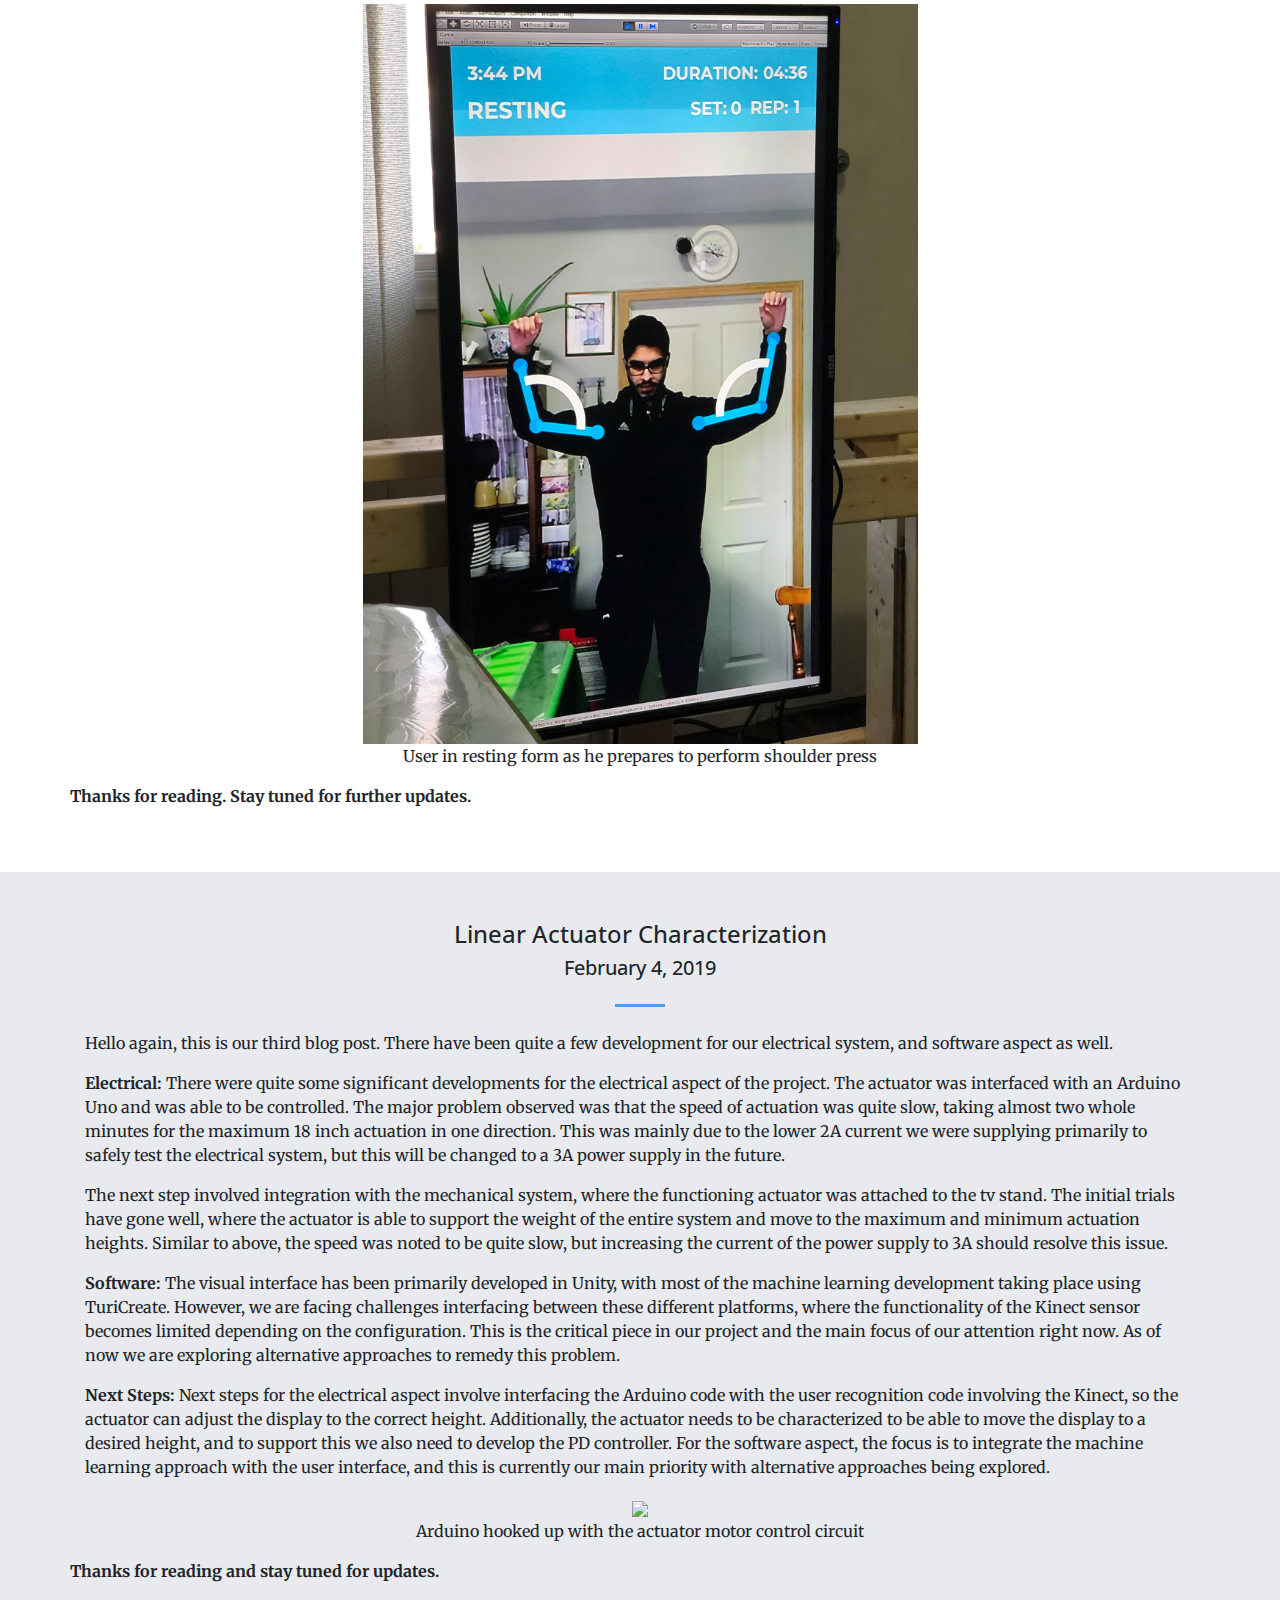
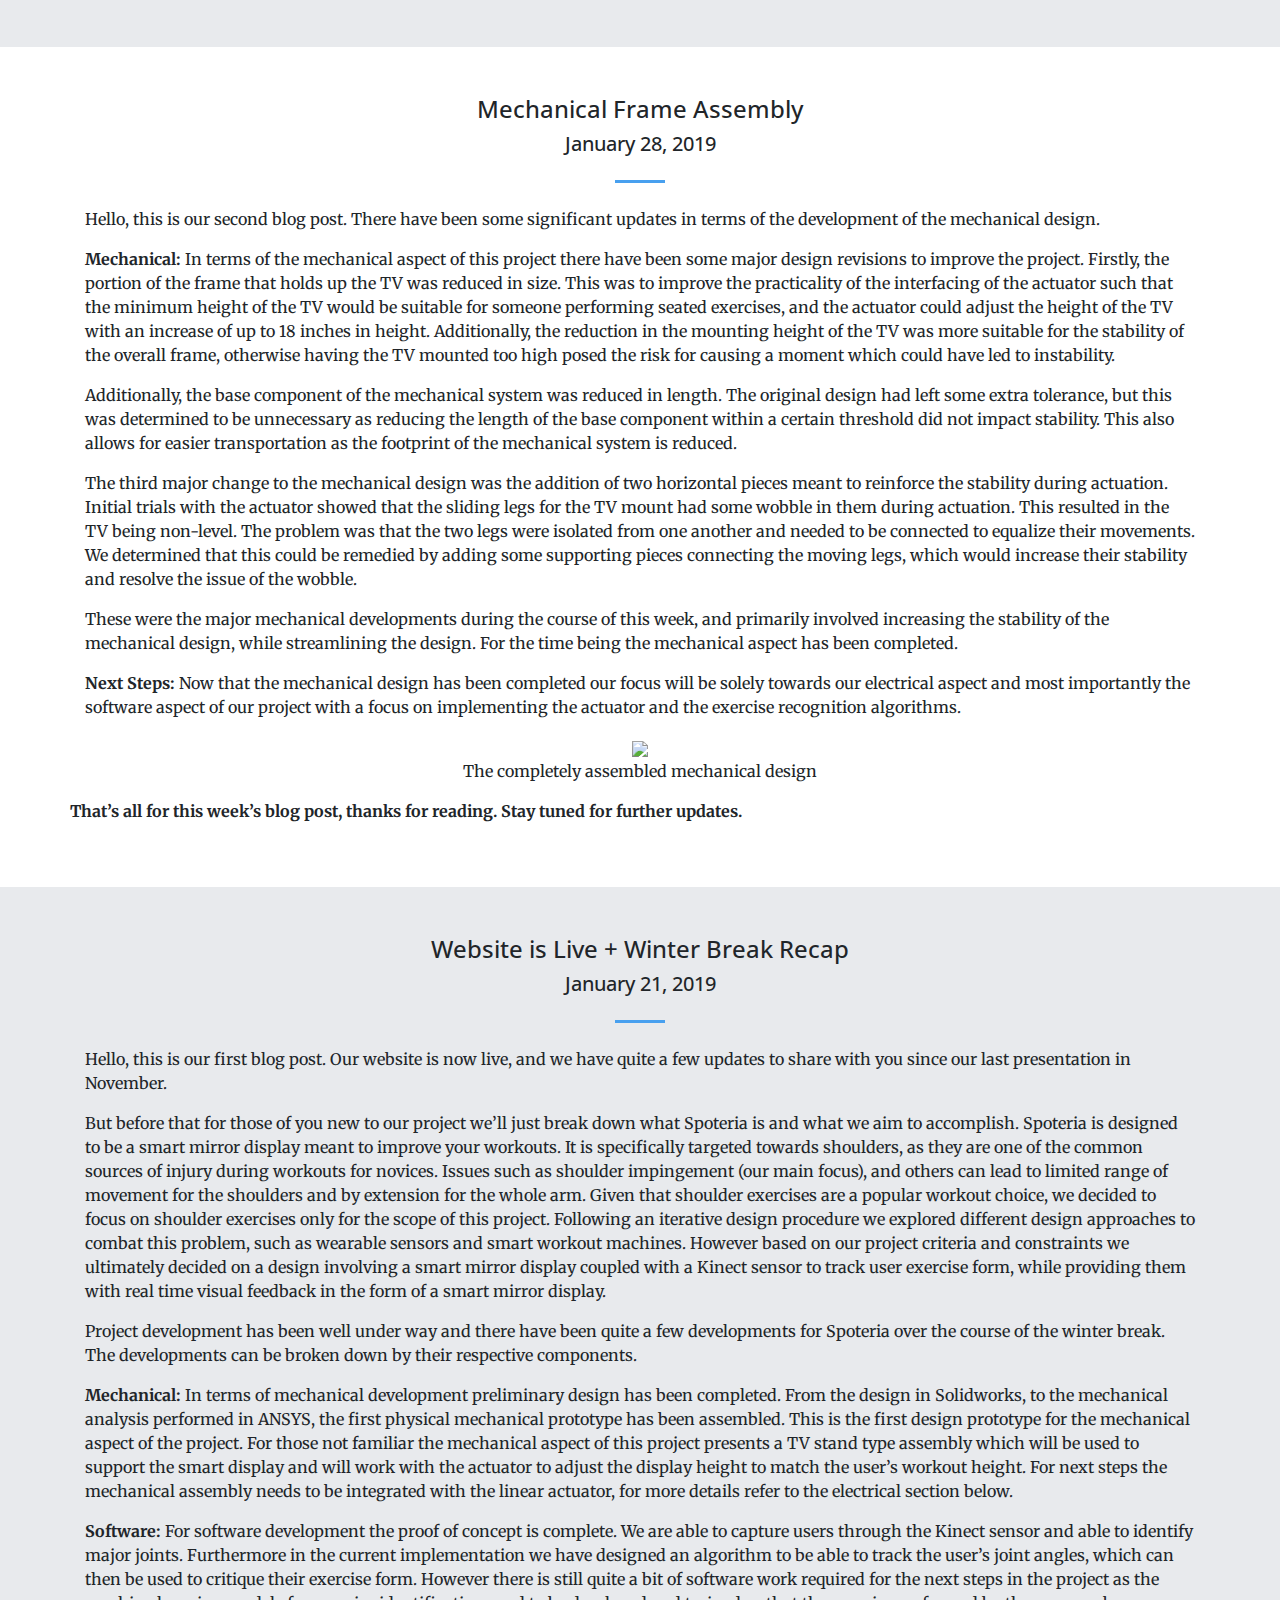
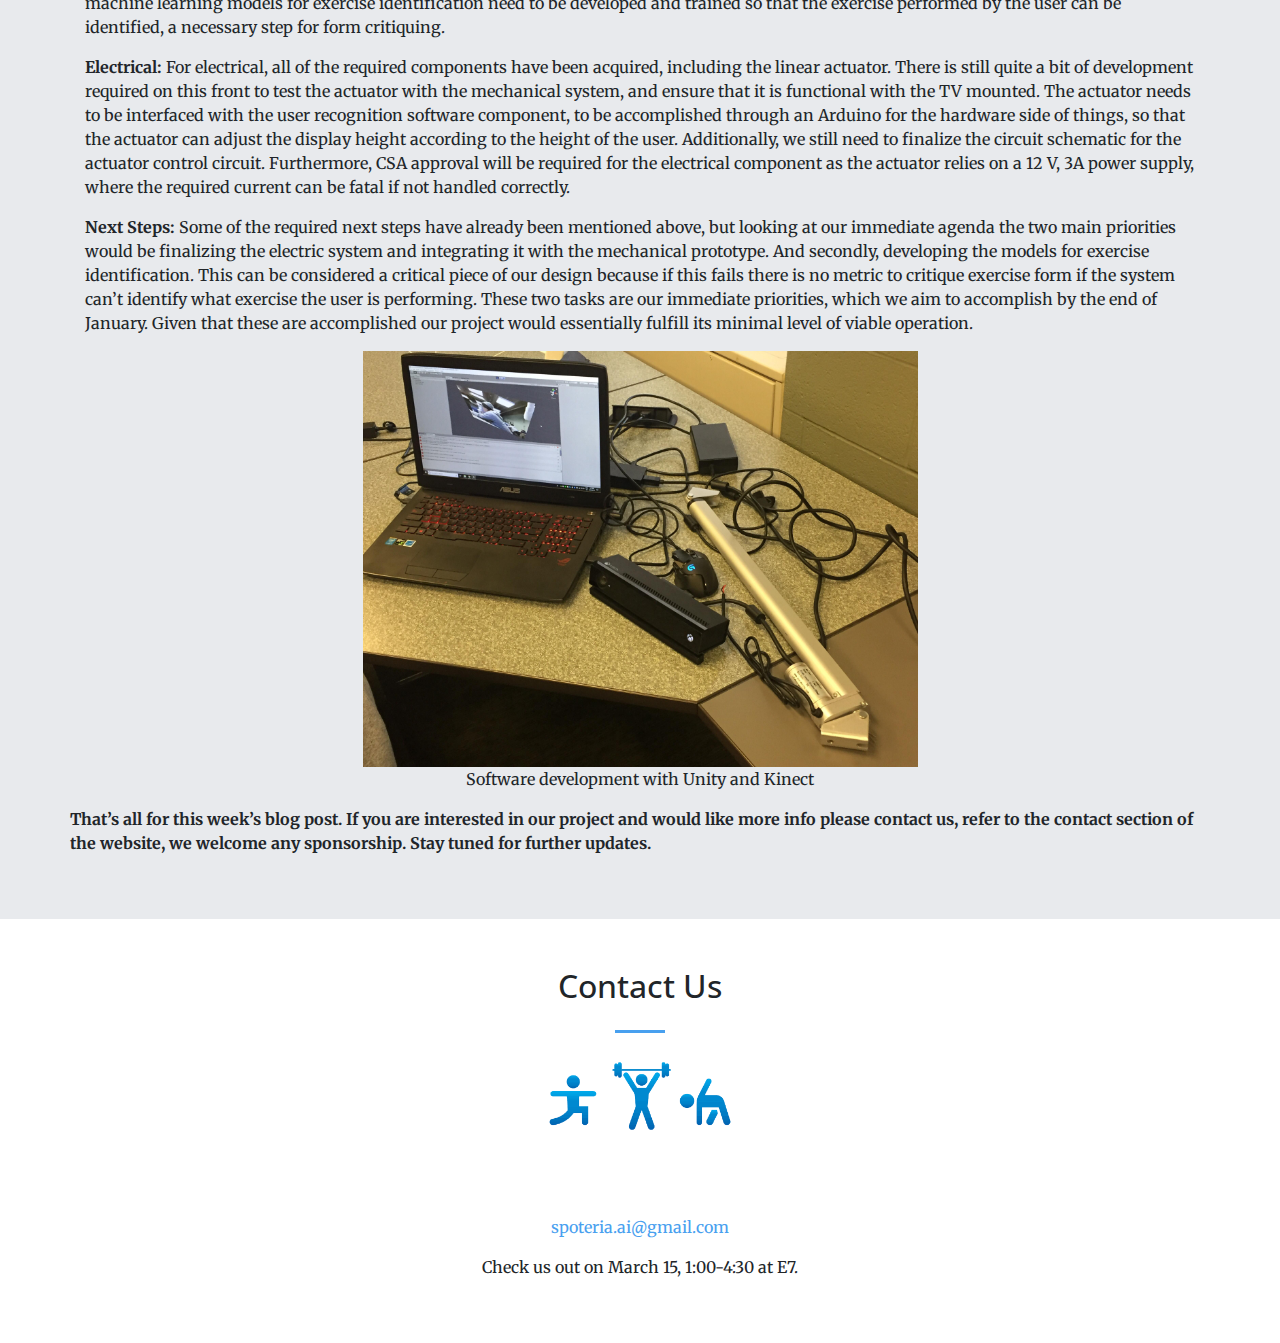
==== commit 7e74ccfa: "added picture for week 6 and added video integration for week 7 blog post" ====
--- a/blog.html
+++ b/blog.html
@@ -144,7 +144,8 @@
         </p>
 
       <div style="display: block; height: 50%; text-align: center">
-              <img src="img/blog_images/week7.jpg" style="width: 50%"/>
+             <!-- <iframe src="https://drive.google.com/file/d/1PX7jxyDrQlEcexyB1V_x7O2g8U2_e2FJ/preview" width="640" height="480"></iframe>-->
+             <iframe width="640" height="480" src="https://www.youtube.com/embed/tmVzMgm6jlc?start=6" frameborder="0" allow="accelerometer; autoplay; encrypted-media; gyroscope; picture-in-picture" allowfullscreen></iframe>
         <p class="section-heading">A video of our product with full functionality.</p>
             </div>  
           </div>
@@ -188,7 +189,7 @@
       
       <div style="display: block; height: 50%; text-align: center">
               <img src="img/blog_images/week6.jpg" style="width: 50%"/>
-        <p class="section-heading">User performing the pre-defined workout routine</p>
+        <p class="section-heading">User being scored on their form correctness at end of routine</p>
             </div>  
           </div>
       <div = class="row">
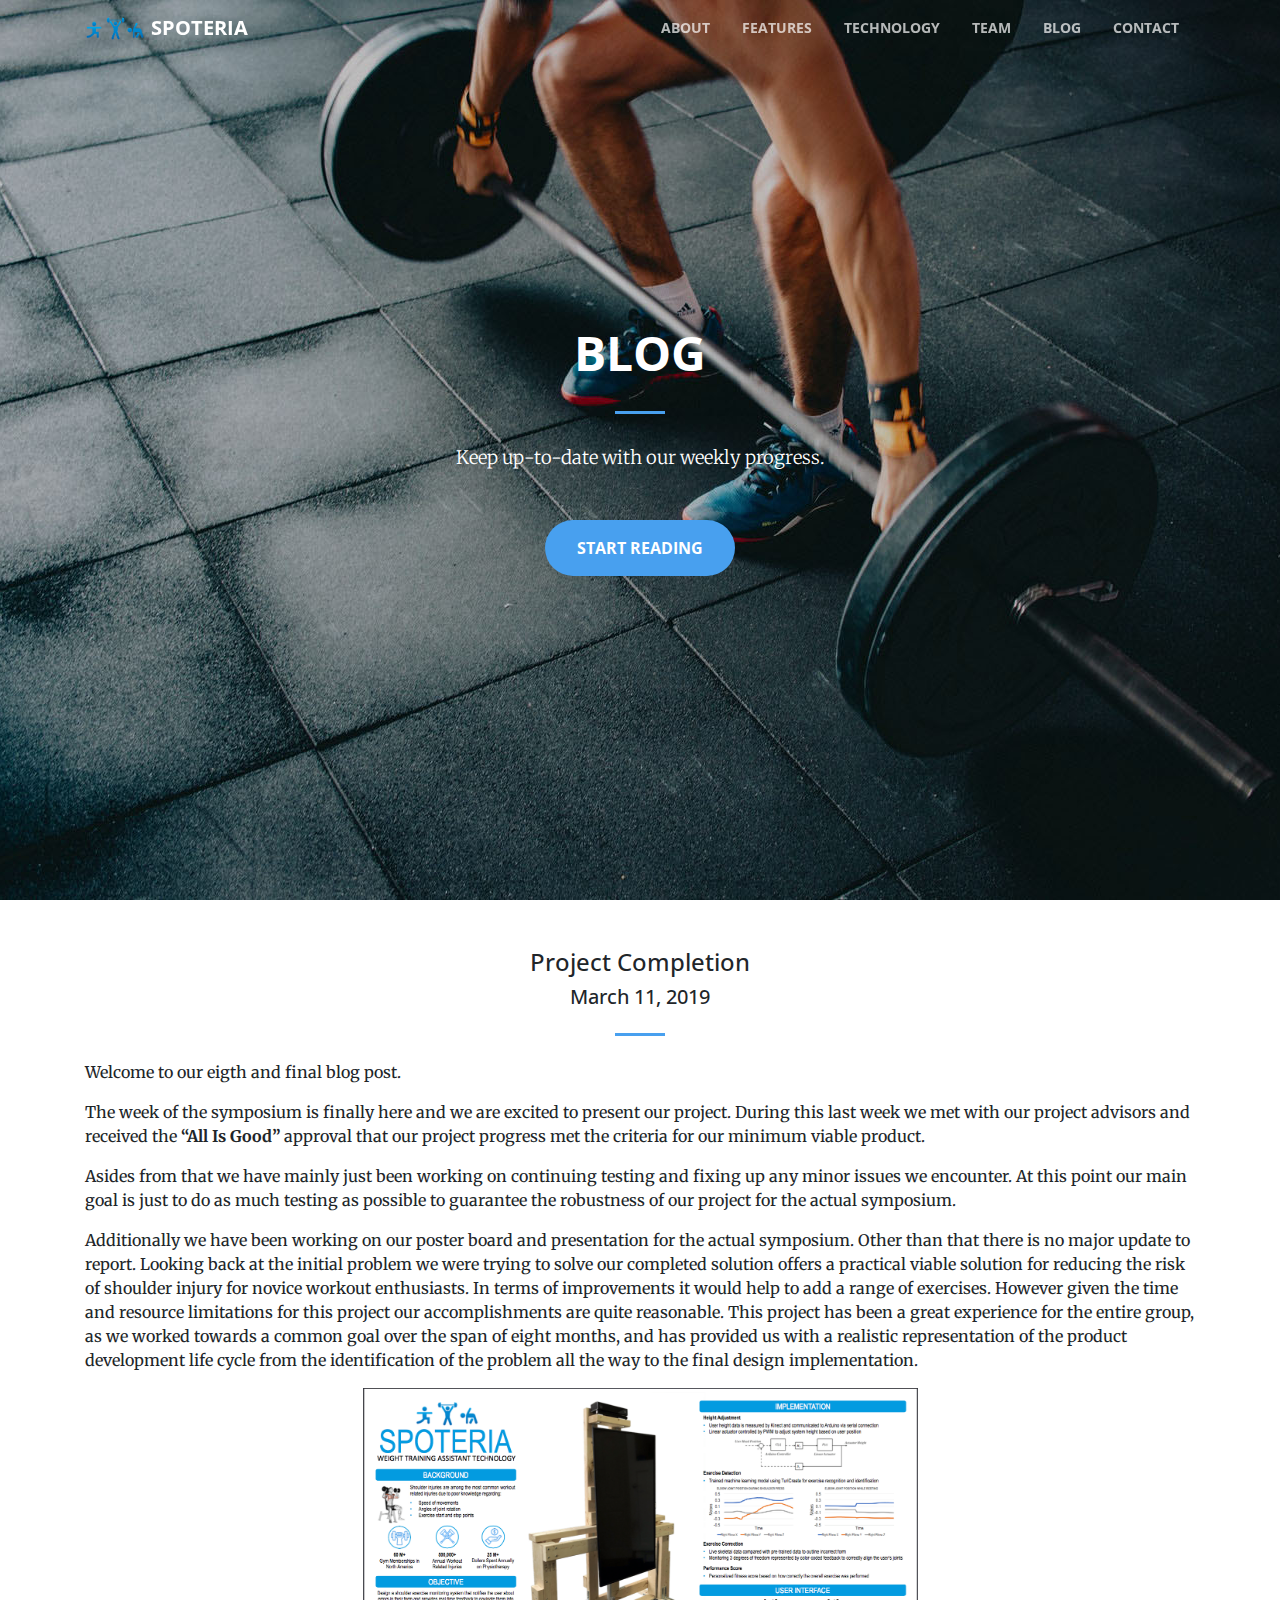
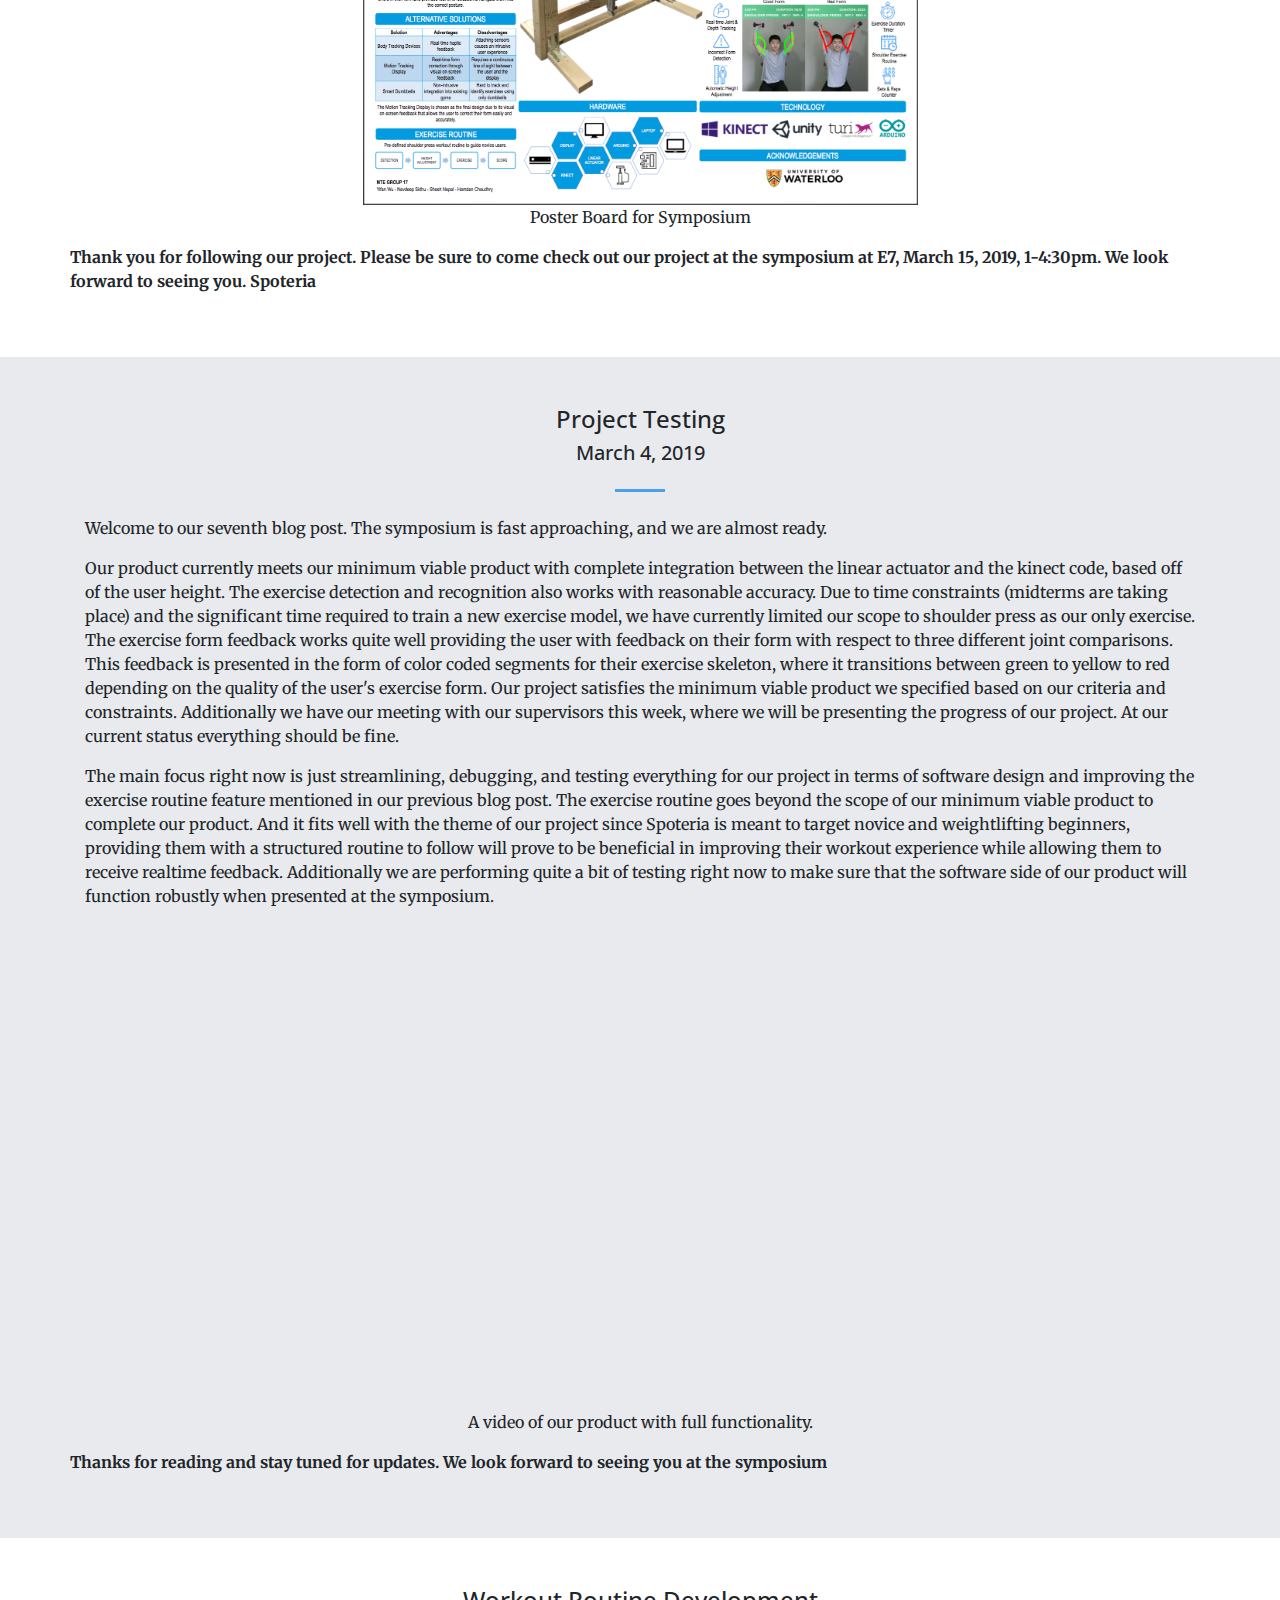
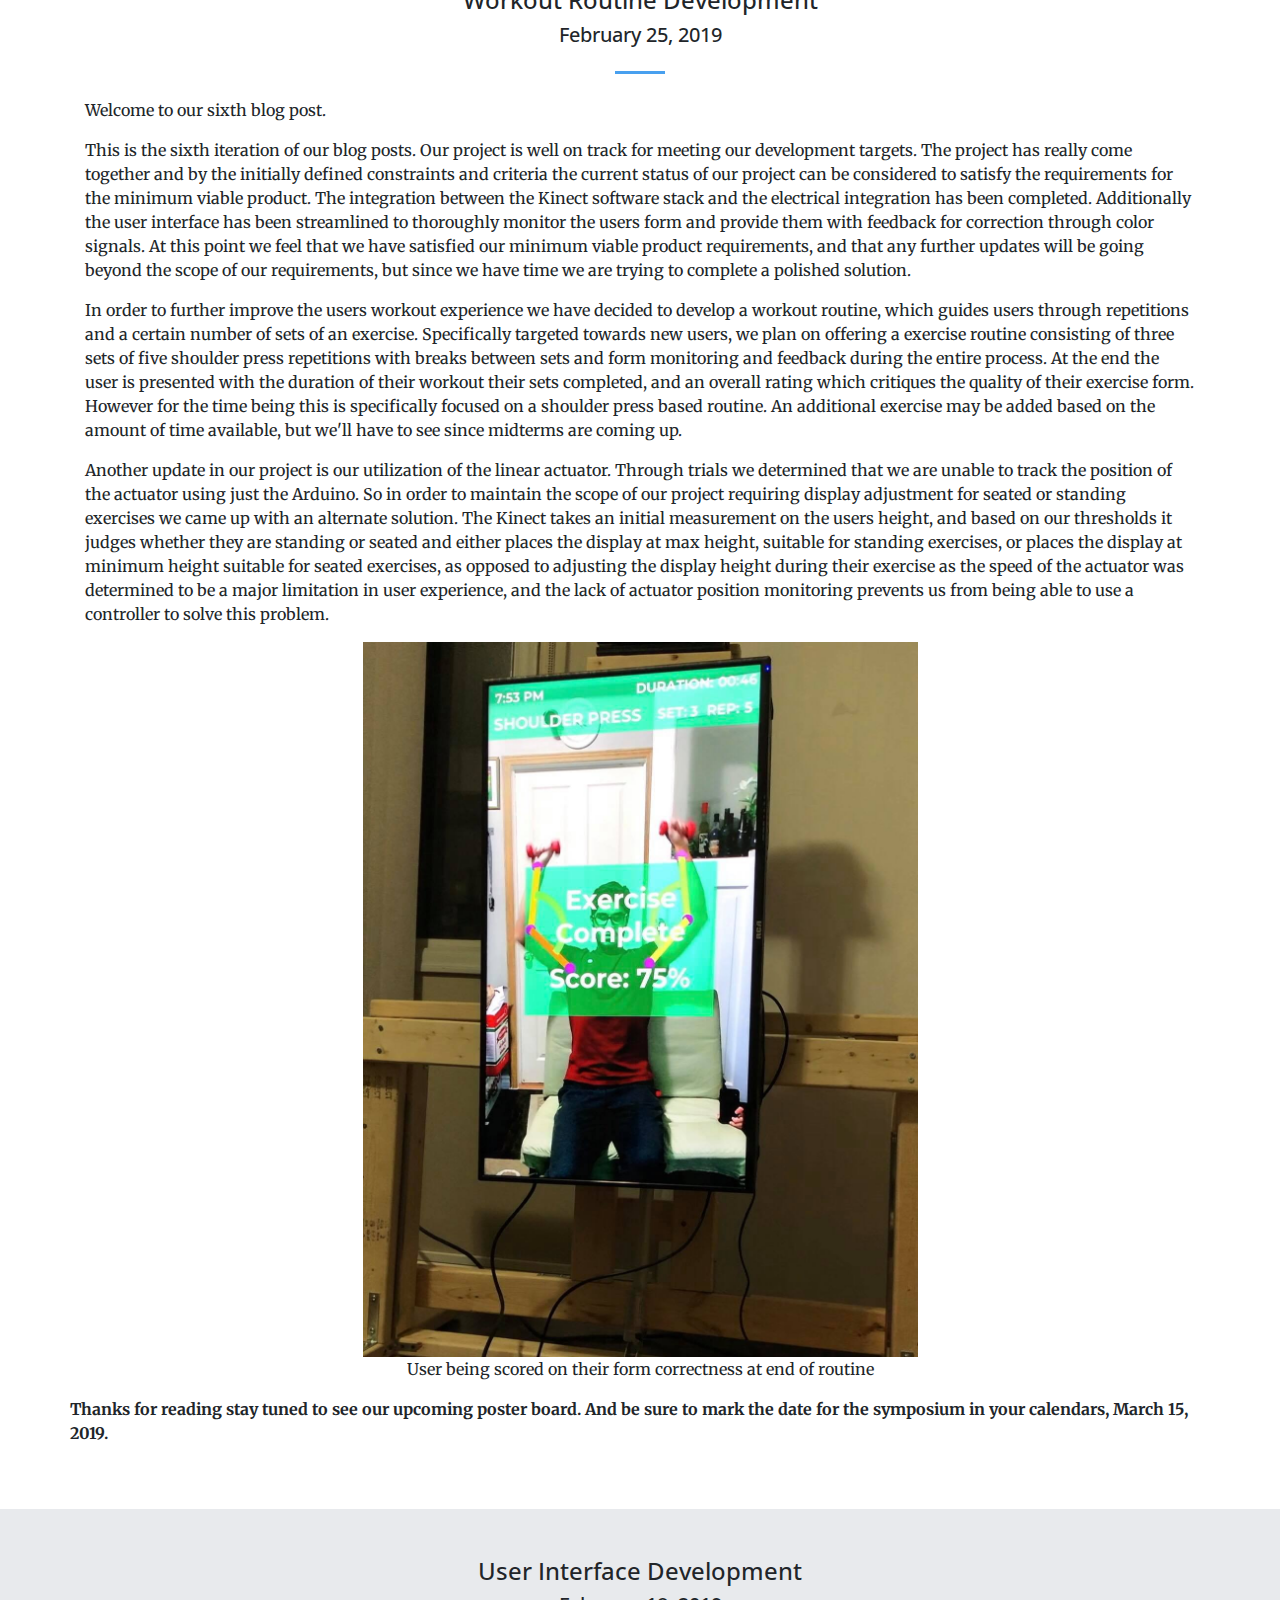
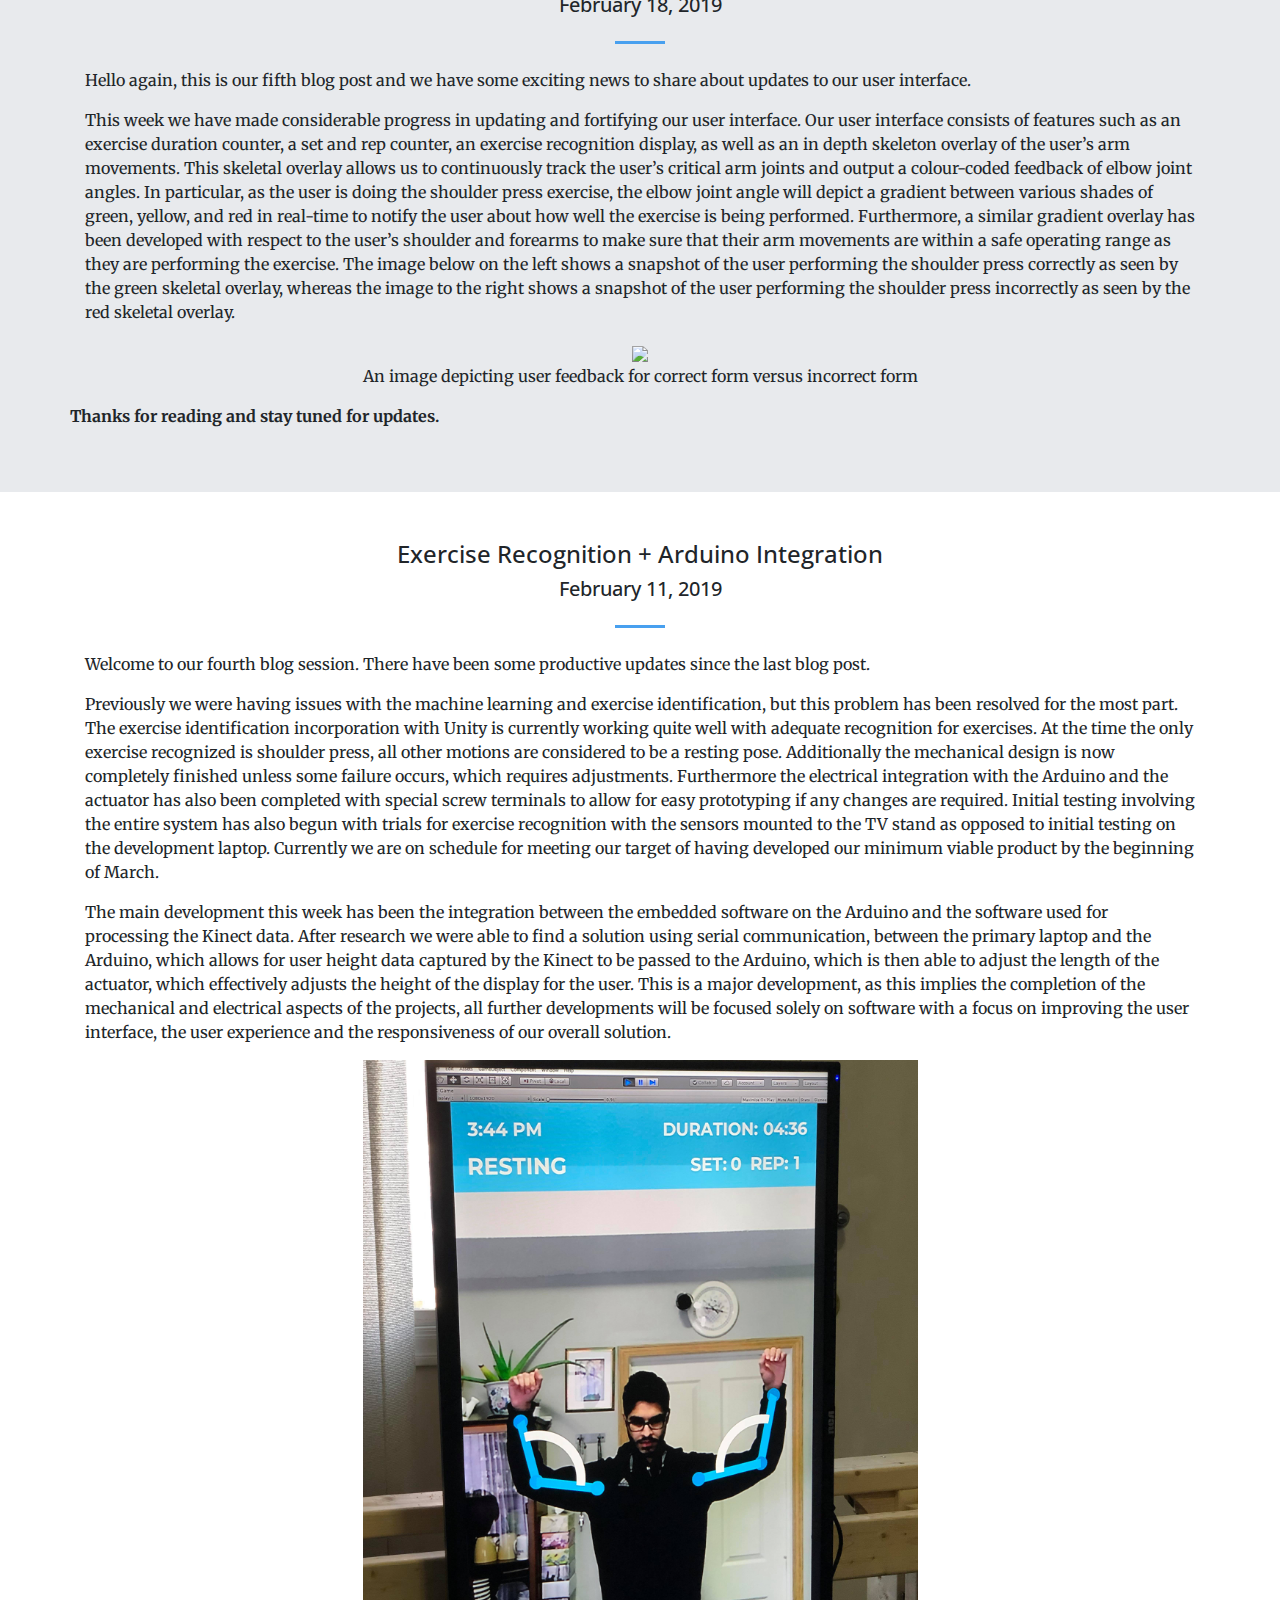
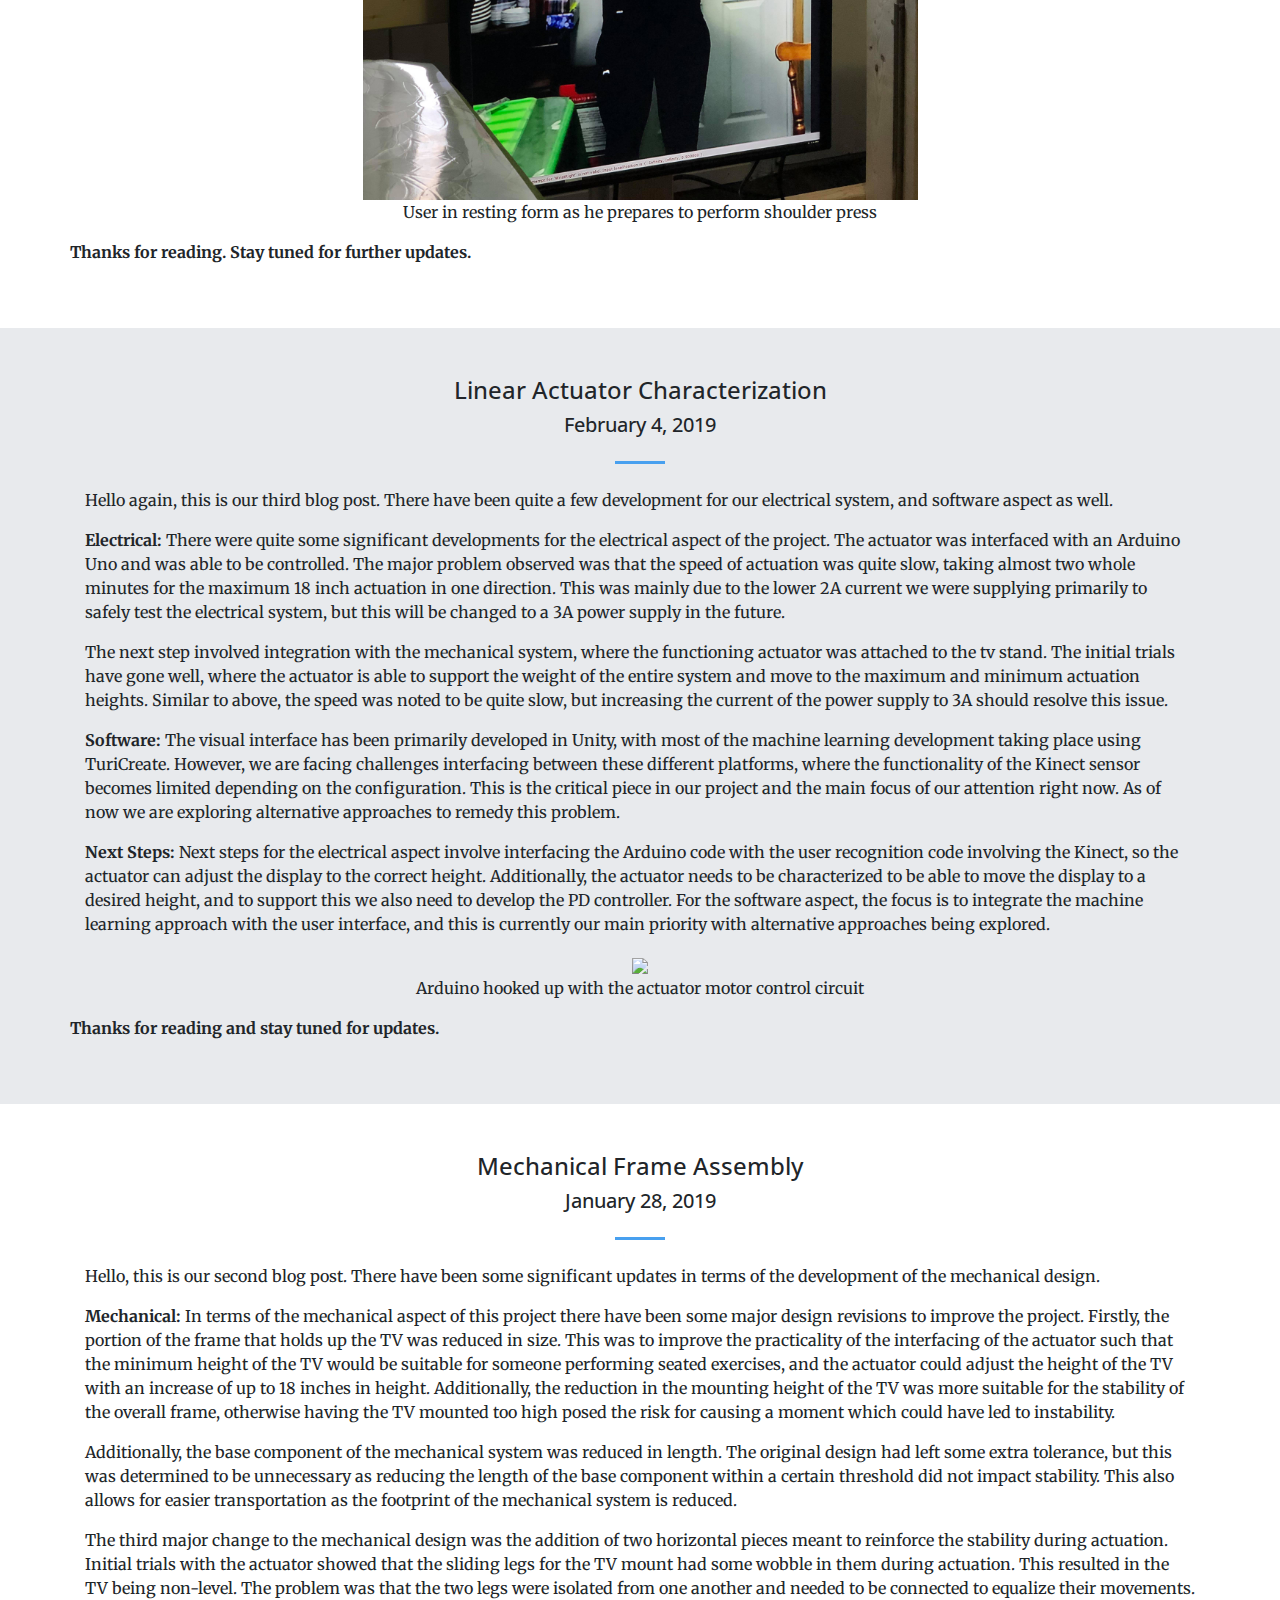
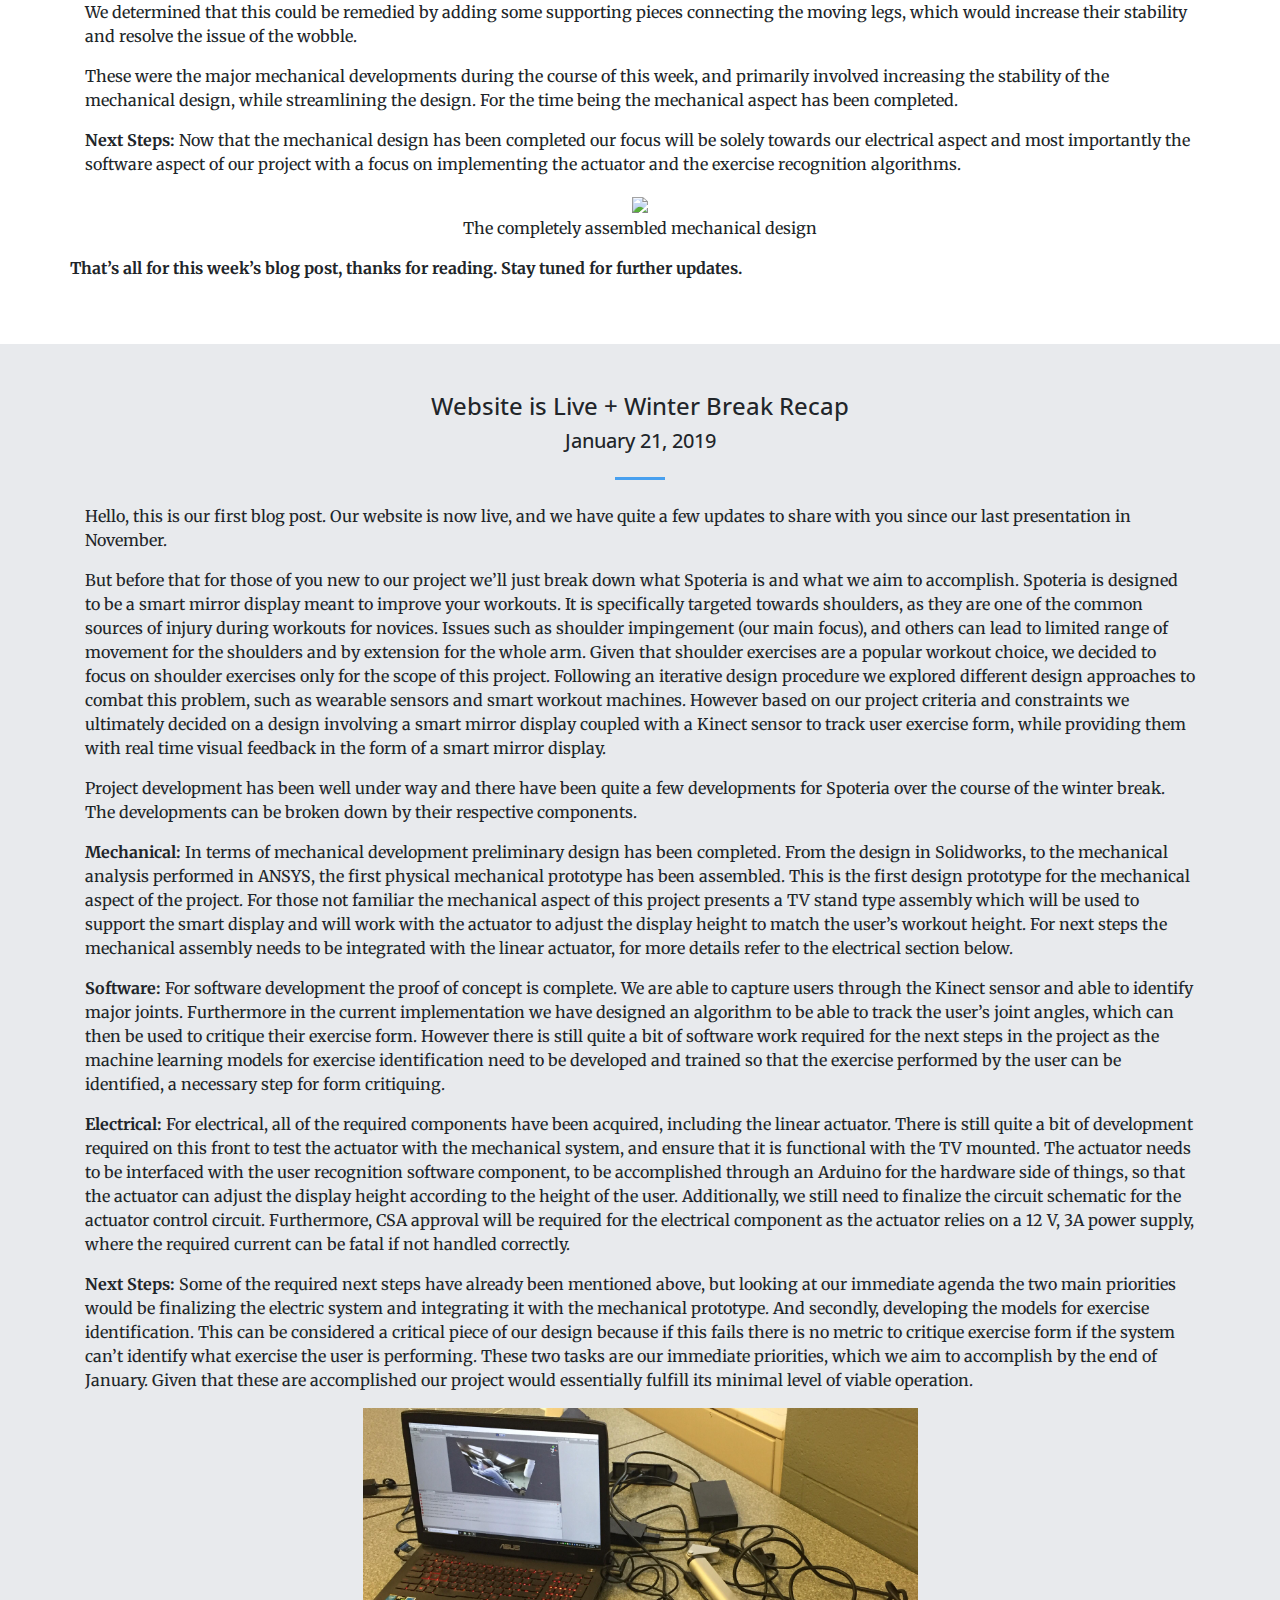
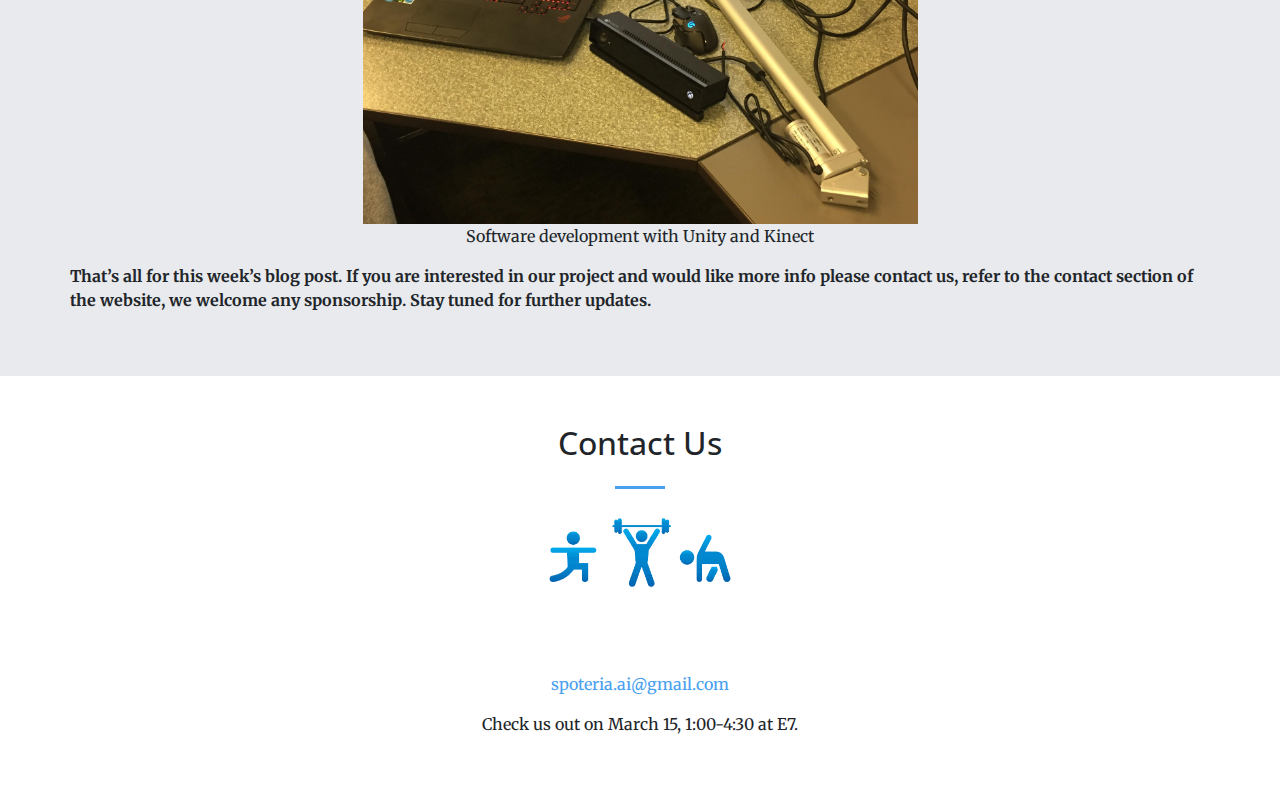
==== commit 41a5b239: "added poster board picture and made some minor edits to blogs to finalize website, also fixed physio" ====
--- a/blog.html
+++ b/blog.html
@@ -94,7 +94,7 @@
               <a class="nav-link js-scroll-trigger" href="index.html#team">Team</a>
             </li>
             <li class="nav-item">
-              <a class="nav-link js-scroll-trigger" href="index.html#blog">News</a>
+              <a class="nav-link js-scroll-trigger" href="index.html#blog">Blog</a>
             </li>
             <li class="nav-item">
               <a class="nav-link js-scroll-trigger" href="index.html#contact">Contact</a>
@@ -121,6 +121,53 @@
       </div>
     </header>
 
+    <section class="bg-primary" id="week8" style="background-color: white !important">
+      <div class="container">
+        <div class="row">
+          <div class="col-lg-12 text-center">
+            <h4 class="section-heading">Project Completion</h4>
+            <h5 class="section-heading">March 11, 2019</h5>
+            <hr class="my-4">
+          </div>
+        </div>
+        <div = class="row">
+          <div class="col-lg-12 text-align: justify">
+      
+            <p class="mb-3"> 
+      Welcome to our eigth and final blog post.</p>
+      <p class="mb-3">
+        The week of the symposium is finally here and we are excited to present our project. During this last week we met with our project advisors and received the <b>“All Is Good”</b> approval that our project progress met the criteria for our minimum viable product. 
+
+      </p>
+      <p class="mb-3">
+        Asides from that we have mainly just been working on continuing testing and fixing up any minor issues we encounter. At this point our main goal is just to do as much testing as possible to guarantee the robustness of our project for the actual symposium.
+
+      </p>
+      <p class="mb-3">
+        Additionally we have been working on our poster board and presentation for the actual symposium. Other than that there is no major update to report. Looking back at the initial problem we were trying to solve our completed solution offers a practical viable solution for reducing the risk of shoulder injury for novice workout enthusiasts.  In terms of improvements it would help to add a range of exercises. However given the time and resource limitations for this project our accomplishments are quite reasonable. This project has been a great experience for the entire group, as we worked towards a common goal over the span of eight months, and has provided us with a realistic representation of the product development life cycle from the identification of the problem all the way to the final design implementation.
+      </p>
+      
+      <div style="display: block; height: 50%; text-align: center">
+        <a href="img/blog_images/week8.png">
+           <img src="img/blog_images/week8.png" style="width: 50%"/>
+        </a>
+             
+        <p class="section-heading">Poster Board for Symposium</p>
+            </div>  
+          </div>
+      <div = class="row">
+      <div class="col-lg-12 text-align: justify">
+      <p class="mb-3">
+        <b>Thank you for following our project. Please be sure to come check out our project at the symposium at E7, March 15, 2019, 1-4:30pm. We look forward to seeing you. Spoteria</b>
+      </p>
+      </div>
+      </div>
+        </div>
+        
+        </div>
+      </div>
+    </section>
+
     <section class="bg-primary" id="week7" style="background-color: #E8EAED !important">
       <div class="container">
         <div class="row">
@@ -137,15 +184,16 @@
           Welcome to our seventh blog post. The symposium is fast approaching, and we are almost ready.
         </p>
         <p class="mb-3">
-          Our product currently meets our minimum viable product with complete integration between the linear actuator and the kinect code, based off of the user height. The exercise detection and recognition also works with reasonable accuracy. Due to time constraints (midterms are taking place) and the significant time required to train a new exercise model, we have currently limited our scope to shoulder press as our only exercise. The exercise form feedback also works quite well providing the user with feedback on their form with respect to three different joint comparisons. This feedback is presented in the form of color coded segments for their exercise skeleton, where it transitions between green to yellow to red depending on the quality of the user's exercise form. Our project satisfies the minimum viable product we specified based on our criteria and constraints. Additionally we have our meeting with our supervisors this week, where we will be presenting the progress of our project. At our current status everything should be fine.
+          Our product currently meets our minimum viable product with complete integration between the linear actuator and the kinect code, based off of the user height. The exercise detection and recognition also works with reasonable accuracy. Due to time constraints (midterms are taking place) and the significant time required to train a new exercise model, we have currently limited our scope to shoulder press as our only exercise. The exercise form feedback works quite well providing the user with feedback on their form with respect to three different joint comparisons. This feedback is presented in the form of color coded segments for their exercise skeleton, where it transitions between green to yellow to red depending on the quality of the user's exercise form. Our project satisfies the minimum viable product we specified based on our criteria and constraints. Additionally we have our meeting with our supervisors this week, where we will be presenting the progress of our project. At our current status everything should be fine.
         </p>
         <p class="mb-3">
-          The main focus right now is just streamlining, debugging, and testing everything for our project in terms of software design and improving the exercise routine feature mentioned in our previous blog post. This goes beyond the scope of our minimum viable product to complete our product. And it fits well with the theme of our project since Spoteria is meant to target novice and weightlifting beginners, providing them with a structured routine to follow will prove to be beneficial in improving their workout experience while allowing them to receive realtime feedback. Additionally we are performing quite a bit of testing right now to make sure that the software side of our product will function robustly when presented at the symposium.
+          The main focus right now is just streamlining, debugging, and testing everything for our project in terms of software design and improving the exercise routine feature mentioned in our previous blog post. The exercise routine goes beyond the scope of our minimum viable product to complete our product. And it fits well with the theme of our project since Spoteria is meant to target novice and weightlifting beginners, providing them with a structured routine to follow will prove to be beneficial in improving their workout experience while allowing them to receive realtime feedback. Additionally we are performing quite a bit of testing right now to make sure that the software side of our product will function robustly when presented at the symposium.
         </p>
 
       <div style="display: block; height: 50%; text-align: center">
              <!-- <iframe src="https://drive.google.com/file/d/1PX7jxyDrQlEcexyB1V_x7O2g8U2_e2FJ/preview" width="640" height="480"></iframe>-->
-             <iframe width="640" height="480" src="https://www.youtube.com/embed/tmVzMgm6jlc?start=6" frameborder="0" allow="accelerometer; autoplay; encrypted-media; gyroscope; picture-in-picture" allowfullscreen></iframe>
+             <!--<iframe width="640" height="480" src="https://www.youtube.com/embed/tmVzMgm6jlc?start=6" frameborder="0" allow="accelerometer; autoplay; encrypted-media; gyroscope; picture-in-picture" allowfullscreen></iframe>-->
+             <iframe width="640" height="480" src="https://www.youtube.com/embed/rH-QyezRqJo" frameborder="0" allow="accelerometer; autoplay; encrypted-media; gyroscope; picture-in-picture" allowfullscreen></iframe>
         <p class="section-heading">A video of our product with full functionality.</p>
             </div>  
           </div>
